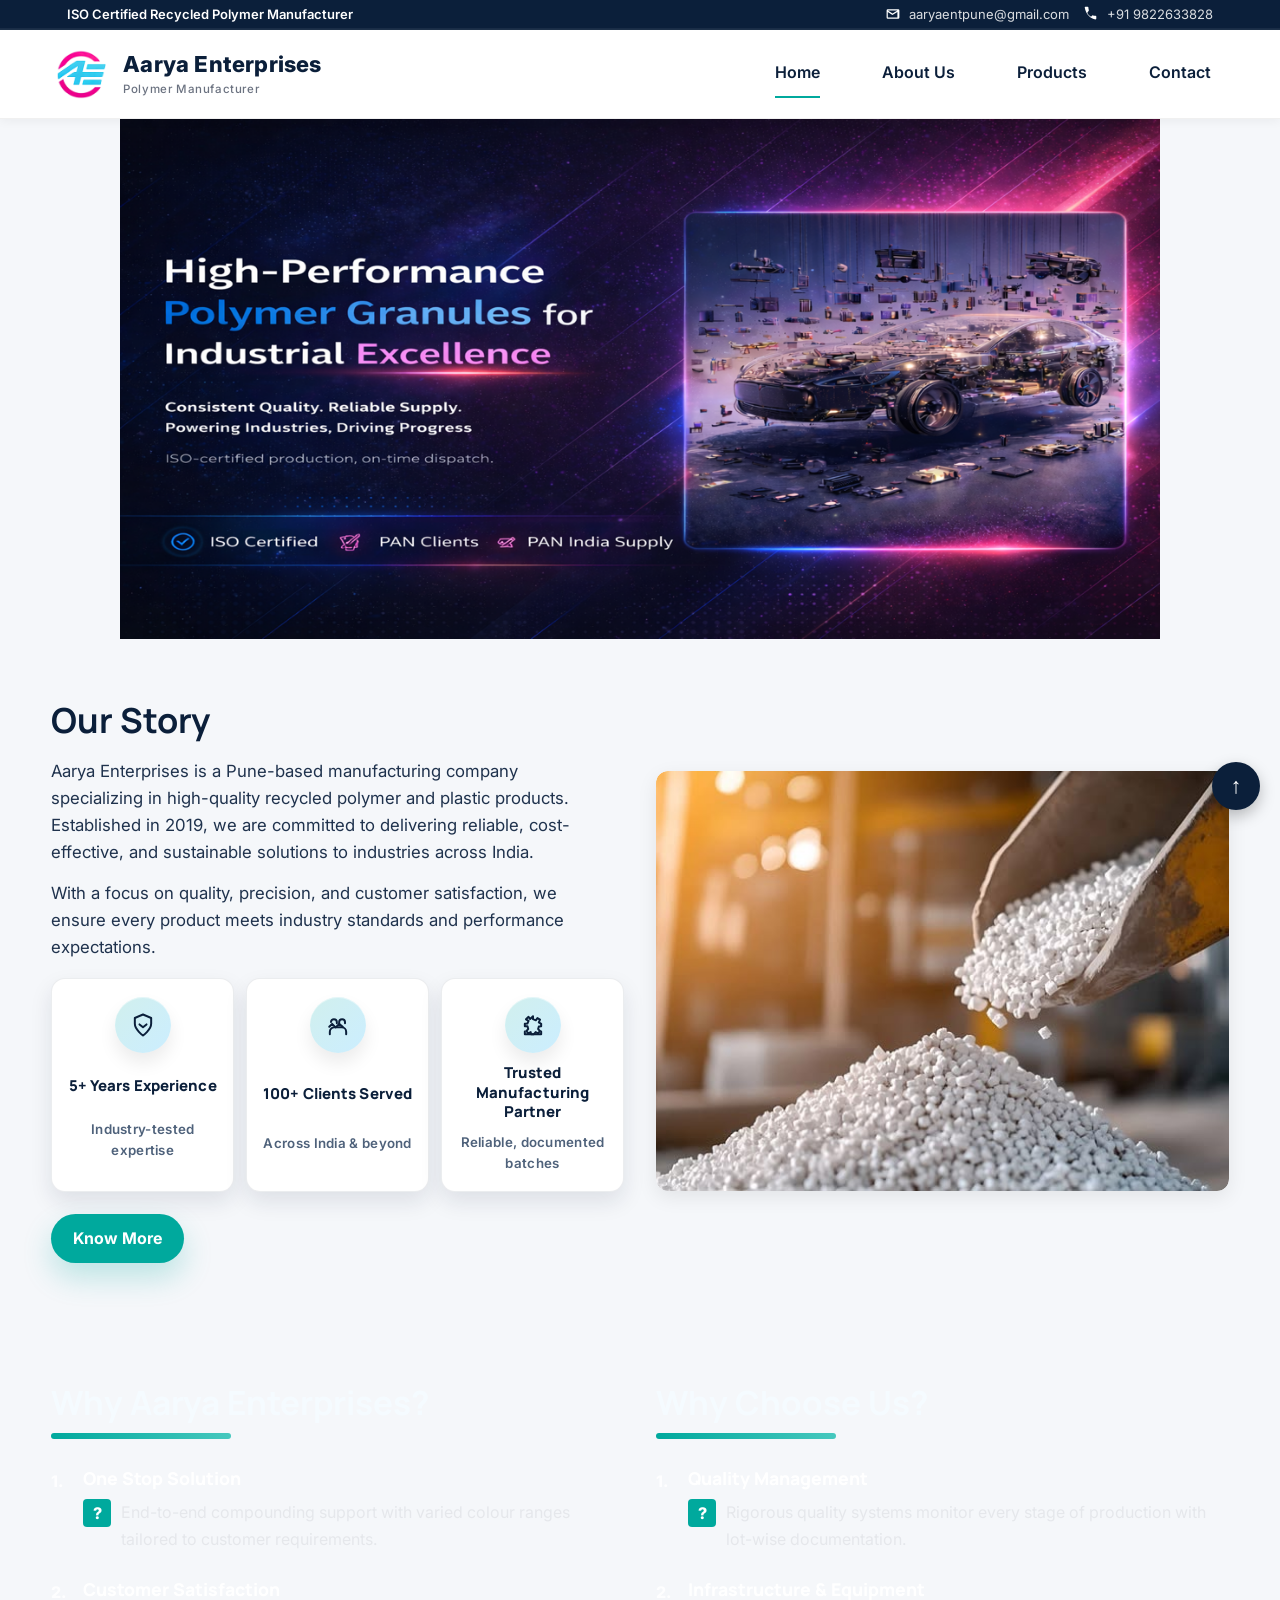
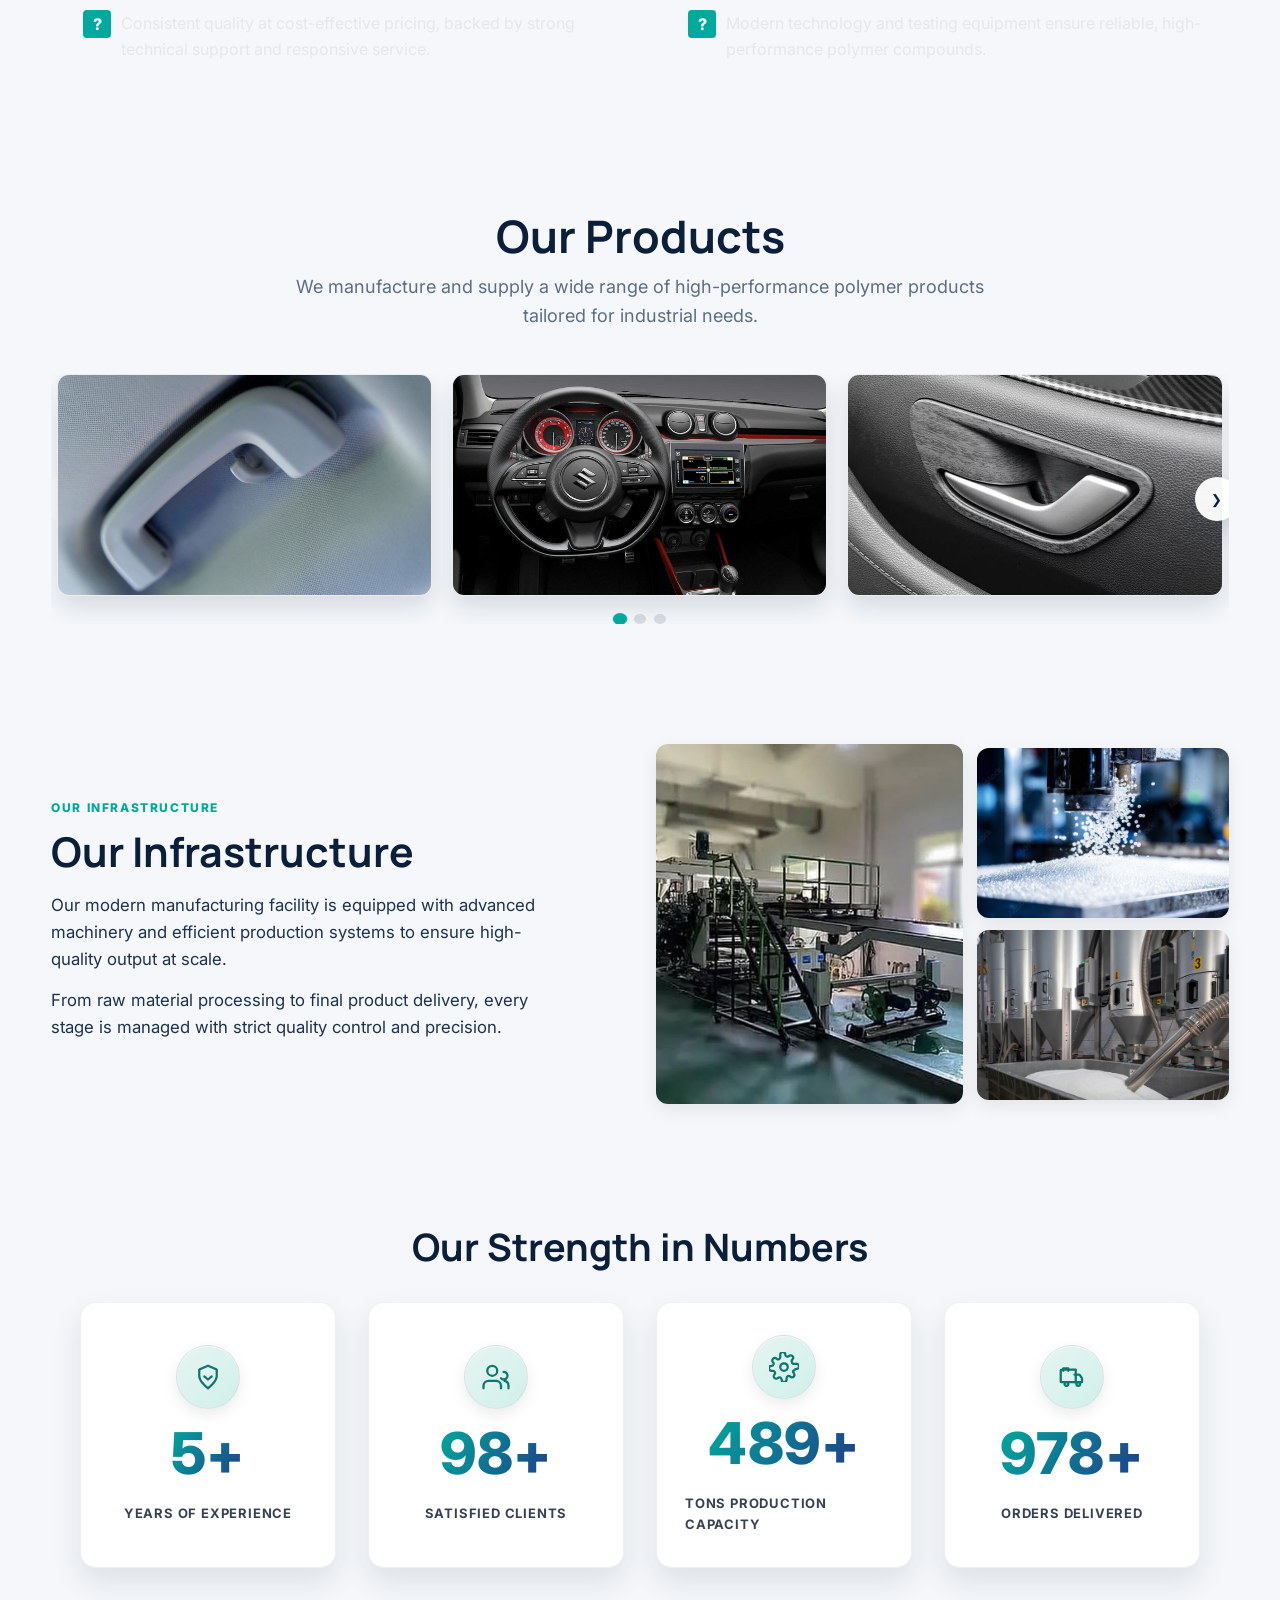
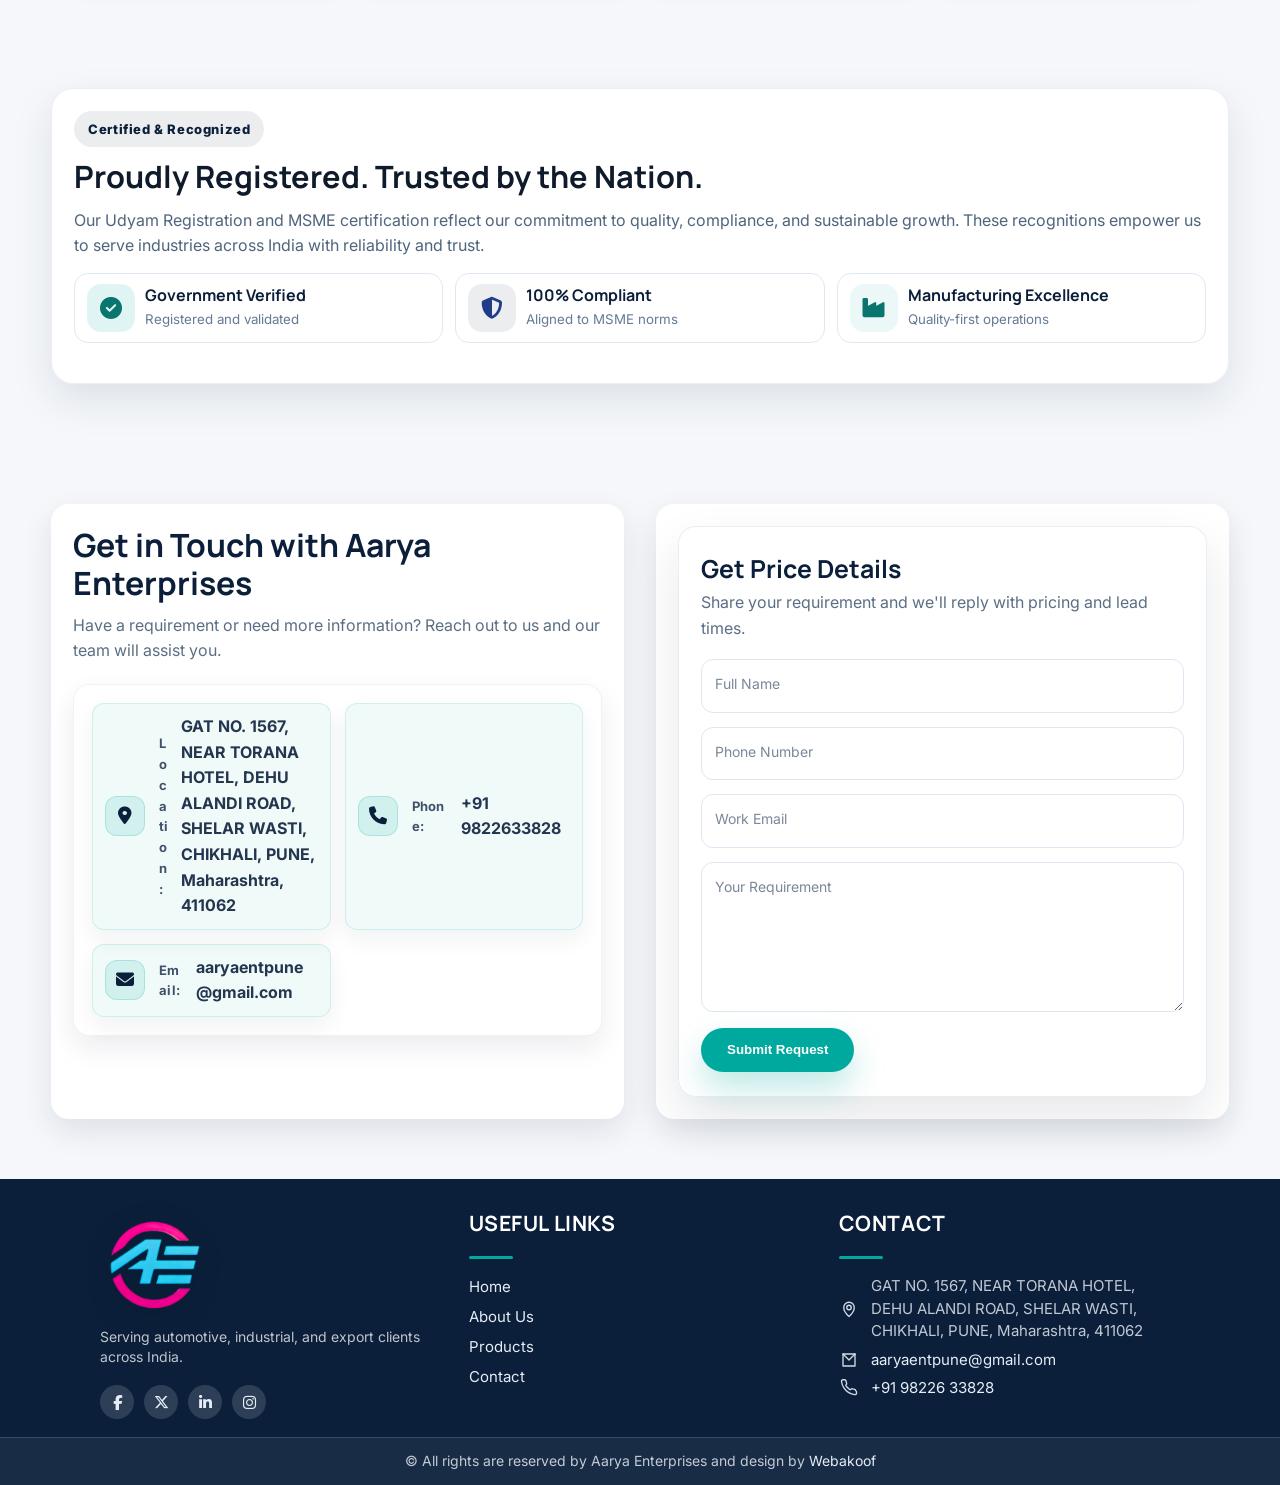
==== index.html @ 27d39162 "Initial commit" ====
<!DOCTYPE html>
<html lang="en">



<head>


  <meta charset="UTF-8">
  <meta name="viewport" content="width=device-width, initial-scale=1.0">
  <meta name="description" content="Aarya Enterprises - Premium recycled polymer granules for global B2B manufacturing.">
  <title>Aarya Enterprises | Industrial Polymers</title>
  <link rel="icon" type="image/png" sizes="32x32" href="assets/logo/favicon.png">
  <link rel="shortcut icon" href="assets/logo/favicon.png">
  <link rel="preconnect" href="https://fonts.googleapis.com">
  <link rel="preconnect" href="https://fonts.gstatic.com" crossorigin>
  <link href="https://fonts.googleapis.com/css2?family=Inter:wght@400;500;600;700;800&family=Manrope:wght@500;600;700&display=swap" rel="stylesheet">
  <link rel="stylesheet" href="https://cdnjs.cloudflare.com/ajax/libs/font-awesome/6.5.1/css/all.min.css" crossorigin="anonymous" referrerpolicy="no-referrer" />
  <link rel="stylesheet" href="css/style.css">
  <link rel="stylesheet" href="css/responsive.css">

  
</head>


<body data-page="home">
  <div id="site-header"></div>

  <main>
    <section class="hero hero-static">
      <picture>
        <img src="assets/herobanners/hero-aarya.png"
             alt="High-Performance Polymer Granules for Industrial Excellence"
             class="hero-full-image">
      </picture>
    </section>

    <section class="section reveal about-section">
      <div class="container">
        <div class="about-section-content">
          <div class="about-left reveal delay-1">
            <h2>Our Story</h2>
            <p>Aarya Enterprises is a Pune-based manufacturing company specializing in high-quality recycled polymer and plastic products. Established in 2019, we are committed to delivering reliable, cost-effective, and sustainable solutions to industries across India.</p>
            <p>With a focus on quality, precision, and customer satisfaction, we ensure every product meets industry standards and performance expectations.</p>
            <div class="about-highlights">
              <div class="about-highlight">
                <div class="highlight-icon-wrap experience" aria-hidden="true">
                  <svg viewBox="0 0 24 24" fill="none" stroke="currentColor" stroke-width="1.7" stroke-linecap="round" stroke-linejoin="round">
                    <path d="M12 3 5 6v5c0 5 7 10 7 10s7-5 7-10V6l-7-3Z" />
                    <path d="M9 11.5 12 14l3-2.5" />
                  </svg>
                </div>
                <h4>5+ Years Experience</h4>
                <small>Industry-tested expertise</small>
              </div>
              <div class="about-highlight">
                <div class="highlight-icon-wrap clients" aria-hidden="true">
                  <svg viewBox="0 0 24 24" fill="none" stroke="currentColor" stroke-width="1.7" stroke-linecap="round" stroke-linejoin="round">
                    <path d="M4.5 13.5 7 11l3 3 3-3 3 2.5" />
                    <path d="M6 9.5a2.5 2.5 0 1 1 5 0v1M13 10.5v-1a2.5 2.5 0 1 1 5 0v1" />
                    <path d="M5 20v-2.2a3.8 3.8 0 0 1 3.8-3.8h6.4A3.8 3.8 0 0 1 19 17.8V20" />
                  </svg>
                </div>
                <h4>100+ Clients Served</h4>
                <small>Across India & beyond</small>
              </div>
              <div class="about-highlight">
                <div class="highlight-icon-wrap manufacturing" aria-hidden="true">
                  <svg viewBox="0 0 24 24" fill="none" stroke="currentColor" stroke-width="1.7" stroke-linecap="round" stroke-linejoin="round">
                    <path d="M12 4.5V7l2.4 1 1.4-1.9 2.2 1.3-1 2.3L19 11v2l-2 .3-.6 2.2 1.6 1.6-1.6 2-2.1-1-1.5 1.8h-2.4L10 18.1l-2.1 1-1.6-2 1.6-1.6L7.3 13 5 13v-2l2.2-.3 1-2.3L6 7.1 8.2 5l1.4 1.9L12 4.5Z" />
                    <path d="M5 17.5V20h14v-2.5" />
                  </svg>
                </div>
                <h4>Trusted Manufacturing Partner</h4>
                <small>Reliable, documented batches</small>
              </div>
            </div>
            <a class="btn btn-primary" href="about.html"> Know More</a>
          </div>
          <div class="about-right reveal delay-2">
            <div class="about-media">
              <img src="assets/home images/intro.jpg" alt="Aarya Enterprises facility">
            </div>
          </div>
        </div>
      </div>
    </section>

    <section class="section reveal reasons-section">
      <div class="container reasons-grid">
        <div class="reason-block">
          <h2>Why Aarya Enterprises?</h2>
          <div class="reason-underline"></div>
          <ol class="reason-list">
            <li>
              <h3>One Stop Solution</h3>
              <p><span class="reason-icon">?</span> End-to-end compounding support with varied colour ranges tailored to customer requirements.</p>
            </li>
            <li>
              <h3>Customer Satisfaction</h3>
              <p><span class="reason-icon">?</span> Consistent quality at cost-effective pricing, backed by strong technical support and responsive service.</p>
            </li>
          </ol>
        </div>
        <div class="reason-block">
          <h2>Why Choose Us?</h2>
          <div class="reason-underline"></div>
          <ol class="reason-list">
            <li>
              <h3>Quality Management</h3>
              <p><span class="reason-icon">?</span> Rigorous quality systems monitor every stage of production with lot-wise documentation.</p>
            </li>
            <li>
              <h3>Infrastructure & Equipment</h3>
              <p><span class="reason-icon">?</span> Modern technology and testing equipment ensure reliable, high-performance polymer compounds.</p>
            </li>
          </ol>
        </div>
      </div>
    </section>

    <!-- PRODUCTS SECTION -->
    <section class="section reveal products-section">
      <div class="container">
        <div class="section-head">
          <h2>Our Products</h2>
          <p class="lead">We manufacture and supply a wide range of high-performance polymer products tailored for industrial needs.</p>
        </div>
        <div class="products-carousel">
          <button class="products-nav products-prev" aria-label="Previous products">&#10094;</button>
          <div class="products-track">
            <article class="product-card">
              <img src="assets/products home/car crab.jpg" alt="Recycled Polymer Granules">
            </article>
            <article class="product-card">
              <img src="assets/products home/dashboard.jpg" alt="Plastic Raw Materials">
            </article>
            <article class="product-card">
              <img src="assets/products home/door.jpg" alt="Industrial Plastic Products">
            </article>
            <article class="product-card">
              <img src="assets/products home/maindoor.jpg" alt="Factory machinery">
            </article>
            <article class="product-card">
              <img src="assets/products home/rooftop.jpg" alt="Production line">
            </article>
            <article class="product-card product-card-contain">
              <img src="assets/products home/seatcover.jpg" alt="Quality control lab">
            </article>
            <article class="product-card product-card-contain">
              <img src="assets/products home/sidemirror.jpg" alt="Polymer granules closeup">
            </article>
          </div>
          <button class="products-nav products-next" aria-label="Next products">&#10095;</button>
          <div class="products-dots"></div>
        </div>
      </div>
    </section>


        <!-- INFRASTRUCTURE SECTION -->
    <section class="section reveal infrastructure-section">
      <div class="container infrastructure-wrapper">
        <div class="infrastructure-left">
          <span class="infra-label">Our Infrastructure</span>
          <h2>Our Infrastructure</h2>
          <p>Our modern manufacturing facility is equipped with advanced machinery and efficient production systems to ensure high-quality output at scale.</p>
          <p>From raw material processing to final product delivery, every stage is managed with strict quality control and precision.</p>
        </div>
        <div class="infrastructure-right">
          <div class="infrastructure-images">
            <div class="infra-large">
              <img src="assets/images/1.jpg" alt="Factory machinery">
            </div>
            <div class="infra-stack">
              <img src="assets/images/2.jpg" alt="Production line">
              <img src="assets/images/3.jpg" alt="Quality control lab">
            </div>
          </div>
        </div>
      </div>
    </section>


  <!-- STATS / ACHIEVEMENTS SECTION -->
    <section class="section reveal stats-section">
      <div class="container">
        <div class="section-head">
          <h2>Our Strength in Numbers</h2>
        </div>
        <div class="stats-grid">
          <div class="stat-item">
            <span class="stat-icon" aria-hidden="true">
              <svg viewBox="0 0 24 24" fill="none" stroke="currentColor" stroke-width="1.8" stroke-linecap="round" stroke-linejoin="round">
                <path d="M12 3 5 6v5c0 5 7 10 7 10s7-5 7-10V6l-7-3Z" />
                <path d="M9 11.5 12 14l3-2.5" />
              </svg>
            </span>
            <div class="stat-number" data-target="5" data-suffix="+">0+</div>
            <div class="stat-label">Years of Experience</div>
          </div>
          <div class="stat-item">
            <span class="stat-icon" aria-hidden="true">
              <svg viewBox="0 0 24 24" fill="none" stroke="currentColor" stroke-width="1.8" stroke-linecap="round" stroke-linejoin="round">
                <path d="M16 21v-2a4 4 0 0 0-4-4H6a4 4 0 0 0-4 4v2" />
                <circle cx="9" cy="7" r="4" />
                <path d="M18 8a3 3 0 1 1-2 5" />
                <path d="M22 21v-2a4 4 0 0 0-3-3.87" />
              </svg>
            </span>
            <div class="stat-number" data-target="100" data-suffix="+">0+</div>
            <div class="stat-label">Satisfied Clients</div>
          </div>
          <div class="stat-item">
            <span class="stat-icon" aria-hidden="true">
              <svg viewBox="0 0 24 24" fill="none" stroke="currentColor" stroke-width="1.8" stroke-linecap="round" stroke-linejoin="round">
                <circle cx="12" cy="12" r="3" />
                <path d="M19.4 15a1.65 1.65 0 0 0 .33 1.82l.06.06a2 2 0 1 1-2.83 2.83l-.06-.06a1.65 1.65 0 0 0-1.82-.33 1.65 1.65 0 0 0-1 1.51V22a2 2 0 0 1-4 0v-.09a1.65 1.65 0 0 0-1-1.51 1.65 1.65 0 0 0-1.82.33l-.06.06a2 2 0 1 1-2.83-2.83l.06-.06a1.65 1.65 0 0 0 .33-1.82 1.65 1.65 0 0 0-1.51-1H2a2 2 0 0 1 0-4h.09a1.65 1.65 0 0 0 1.51-1 1.65 1.65 0 0 0-.33-1.82l-.06-.06a2 2 0 1 1 2.83-2.83l.06.06a1.65 1.65 0 0 0 1.82.33H8a1.65 1.65 0 0 0 1-1.51V2a2 2 0 1 1 4 0v.09a1.65 1.65 0 0 0 1 1.51 1.65 1.65 0 0 0 1.82-.33l.06-.06a2 2 0 1 1 2.83 2.83l-.06.06a1.65 1.65 0 0 0-.33 1.82V8c0 .69.44 1.3 1.09 1.51H22a2 2 0 0 1 0 4h-.09a1.65 1.65 0 0 0-1.51 1Z" />
              </svg>
            </span>
            <div class="stat-number" data-target="500" data-suffix="+">0+</div>
            <div class="stat-label">Tons Production Capacity</div>
          </div>
          <div class="stat-item">
            <span class="stat-icon" aria-hidden="true">
              <svg viewBox="0 0 24 24" fill="none" stroke="currentColor" stroke-width="1.8" stroke-linecap="round" stroke-linejoin="round">
                <path d="M3 16V7a1 1 0 0 1 1-1h11v10H3Z" />
                <path d="M14 10h3.4c.4 0 .7.2.9.5l1.7 2.6V16H14" />
                <circle cx="7.5" cy="17.5" r="1.5" />
                <circle cx="17" cy="17.5" r="1.5" />
                <path d="M5 7V5h4v2" />
              </svg>
            </span>
            <div class="stat-number" data-target="1000" data-suffix="+">0+</div>
            <div class="stat-label">Orders Delivered</div>
          </div>
        </div>
      </div>
    </section>
  


   

    <section class="section reveal certifications-section">
      <div class="container">
        <div class="cert-main cert-single">
          <div class="cert-main-copy">
            <span class="pill-tag info">Certified &amp; Recognized</span>
            <h3>Proudly Registered. Trusted by the Nation.</h3>
            <p>Our Udyam Registration and MSME certification reflect our commitment to quality, compliance, and sustainable growth. These recognitions empower us to serve industries across India with reliability and trust.</p>
            <div class="cert-highlight-grid">
              <div class="cert-highlight">
                <div class="cert-icon-wrap green" aria-hidden="true"><i class="fas fa-check-circle"></i></div>
                <div>
                  <h4>Government Verified</h4>
                  <small>Registered and validated</small>
                </div>
              </div>
              <div class="cert-highlight">
                <div class="cert-icon-wrap blue" aria-hidden="true"><i class="fas fa-shield-halved"></i></div>
                <div>
                  <h4>100% Compliant</h4>
                  <small>Aligned to MSME norms</small>
                </div>
              </div>
              <div class="cert-highlight">
                <div class="cert-icon-wrap amber" aria-hidden="true"><i class="fas fa-industry"></i></div>
                <div>
                  <h4>Manufacturing Excellence</h4>
                  <small>Quality-first operations</small>
                </div>
              </div>
            </div>
          </div>
        </div>
      </div>
    </section>

    
    <section class="section reveal contact-section">
      <div class="container contact-wrapper">
        <div class="contact-left">
          <h2>Get in Touch with Aarya Enterprises</h2>
          <p>Have a requirement or need more information? Reach out to us and our team will assist you.</p>
          <div class="contact-card">
            <div class="contact-item">
              <span class="contact-icon" aria-hidden="true"><i class="fas fa-location-dot"></i></span> <strong>Location:</strong>
              GAT NO. 1567, NEAR TORANA HOTEL, DEHU ALANDI ROAD, SHELAR WASTI, CHIKHALI, PUNE, Maharashtra, 411062
            </div>
            <div class="contact-item"><span class="contact-icon" aria-hidden="true"><i class="fas fa-phone"></i></span> <strong>Phone:</strong> +91 9822633828</div>
            <div class="contact-item"><span class="contact-icon" aria-hidden="true"><i class="fas fa-envelope"></i></span> <strong>Email:</strong> aaryaentpune@gmail.com</div>
          </div>
        </div>
        <div class="contact-right">
          <form class="contact-form contact-form-pro" id="contact-form" action="" method="post" novalidate>
            <div class="form-head">
              <h3>Get Price Details</h3>
              <p class="form-subtext">Share your requirement and we'll reply with pricing and lead times.</p>
            </div>
            <div class="form-grid form-grid-compact">
              <div class="form-field floating">
                <input type="text" id="name" name="name" placeholder=" " required>
                <label for="name">Full Name</label>
              </div>
              <div class="form-field floating">
                <input type="tel" id="phone" name="phone" placeholder=" " required>
                <label for="phone">Phone Number</label>
              </div>
              <div class="form-field floating">
                <input type="email" id="email" name="email" placeholder=" ">
                <label for="email">Work Email</label>
              </div>
              <div class="form-field floating textarea-field">
                <textarea id="message" name="message" rows="4" placeholder=" " required></textarea>
                <label for="message">Your Requirement</label>
              </div>
            </div>
            <div class="form-actions">
              <button type="submit" class="btn btn-primary">Submit Request</button>
              <span class="form-status"></span>
            </div>
          </form>
        </div>
      </div>
    </section>

    
  </main>

  <div class="fab-stack" aria-label="Quick actions">
    <button class="fab-btn back-to-top" aria-label="Back to top">
      <span aria-hidden="true">&#8593;</span>
    </button>
  </div>

  <!-- WhatsApp chat button -->
  <a class="wa-fab"
     href="https://wa.me/919822633828?text=Hello%2C%20I%20am%20interested%20in%20your%20services"
     target="_blank"
     rel="noopener"
     aria-label="Chat with us on WhatsApp"
     data-tooltip="Chat with us">
    <i class="fa-brands fa-whatsapp" aria-hidden="true"></i>
  </a>

  <div id="site-footer"></div>
  <script src="js/script.js"></script>
</body>
</html>
---- css/style.css ----
:root {
  --primary: #0B1F3A;
  --accent: #00A99D;
  --cta: #00A99D;
  --bg: #F5F7FA;
  --surface: #FFFFFF;
  --surface-alt: #F5F7FA;
  --text: #1F324D;
  --muted: #5C6E84;
  --white: #FFFFFF;
  --border: #D9E1E8;
  --shadow: 0 14px 36px rgba(11, 31, 58, 0.14);
  --section-pad: clamp(30px, 5vw, 60px);
  --section-gap: clamp(16px, 3vw, 32px);
}

* { box-sizing: border-box; }
body { margin: 0; overflow-x: hidden; }
html { scroll-behavior: smooth; height: 100%; }
body {
  font-family: "Inter", sans-serif;
  color: var(--text);
  background: var(--bg);
  line-height: 1.6;
  min-height: 100vh;
  display: flex;
  flex-direction: column;
}
main { flex: 1 0 auto; }
#site-footer { flex-shrink: 0; }
#site-header { position: relative; z-index: 1100; }

section { padding: var(--section-pad) 20px; box-sizing: border-box; }

.section { background: var(--surface); }
.section:nth-of-type(even) { background: var(--surface-alt); }

.section.pt-0, .hero, .page-banner, .stats-section, .products-section, .cta-strip, .contact-section, .map-section, .vision-mission-section, .journey-section, .industries-serve-section, .certifications-section { background: none; }


h1,h2,h3,h4,h5 { font-family: "Manrope", sans-serif; margin: 0; color: var(--primary); }
h1 { font-size: clamp(2.2rem, 1.8rem + 1.6vw, 3.1rem); line-height: 1.15; }
h2 { font-size: clamp(1.8rem, 1.4rem + 1.2vw, 2.4rem); line-height: 1.2; }
h3 { font-size: clamp(1.4rem, 1.1rem + 0.9vw, 1.9rem); line-height: 1.25; }
h4 { font-size: clamp(1.15rem, 1rem + 0.4vw, 1.35rem); line-height: 1.3; }
h1 + p, h2 + p, h3 + p { margin-top: 10px; }
p { margin: 0; }
a { color: inherit; text-decoration: none; }
a { color: inherit; text-decoration: none; }
img, picture, video, canvas { max-width: 100%; height: auto; display: block; }

.container { width: min(1200px, 92vw); margin: 0 auto; }
.section { padding: var(--section-pad) 20px; }
.section-head { text-align: center; margin-bottom: 32px; }
.lead { color: var(--muted); }

.btn {
  display: inline-flex; align-items: center; justify-content: center;
  min-height: 44px;
  padding: 12px 22px; border-radius: 999px; border: none;
  font-weight: 700; cursor: pointer; transition: transform .25s, box-shadow .25s, background .25s;
}
.btn-sm { padding: 10px 16px; font-size: 14px; }
.btn:hover { transform: translateY(-2px); }
.btn-primary { background: var(--accent); color: var(--white); box-shadow: 0 14px 30px rgba(0,169,157,.24); }
.btn-primary:hover { box-shadow: 0 18px 36px rgba(0,169,157,.32); }
.btn-ghost { background: transparent; border: 1px solid var(--accent); color: var(--accent); }
.btn-ghost:hover { background: rgba(0,169,157,.12); color: var(--primary); box-shadow: 0 10px 22px rgba(11,31,58,.18); }
.btn-secondary { background: transparent; border: 1px solid var(--white); color: var(--white); }
.btn-secondary:hover { background: rgba(255,255,255,.1); }

.text-link { color: var(--accent); font-weight: 700; }
.text-link:hover { color: #0A746E; }

.eyebrow { text-transform: uppercase; letter-spacing: 1.3px; font-size: 12px; color: var(--accent); font-weight: 800; }


/* Header */
.top-strip { display: block; width: 100%; position: relative; z-index: 1000; }
.top-strip.modern-top-strip {
  position: relative;
  z-index: 1101;
  background: var(--primary);
  color: var(--white);
  border-bottom: 1px solid rgba(255,255,255,0.08);
  box-shadow: inset 0px -1px 0 rgba(255,255,255,0.06);
  font-family: "Inter", "Arial", sans-serif;
  line-height: 1.3;
}
.top-strip.modern-top-strip .top-strip-wrap {
  min-height: 0;
  display: flex;
  align-items: center;
  justify-content: space-between;
  gap: 10px;
  padding: 6px 16px;
}
.top-strip-left {
  font-size: 13px;
  font-weight: 600;
  white-space: nowrap;
  overflow: hidden;
  text-overflow: ellipsis;
  min-width: 0;
}
.top-strip-right {
  display: flex;
  align-items: center;
  gap: 14px;
  flex-wrap: nowrap;
  min-width: 0;
  font-size: 14px;
}
.top-strip-right > * + * { margin-left: 0; }
.top-strip-link {
  display: inline-flex;
  align-items: center;
  gap: 8px;
  color: rgba(255,255,255,.85);
  font-size: 13px;
  white-space: nowrap;
  text-decoration: none;
  transition: color 0.2s ease;
  line-height: 1.3;
  padding: 0;
}
.top-strip-link:hover {
  color: #ffffff;
}
.top-strip-link img {
  width: 16px;
  height: 16px;
  filter: none;
}
.top-strip-right i,
.top-strip-right svg {
  width: 14px;
  height: 14px;
}
@media (max-width: 768px) {
  .top-strip.modern-top-strip .top-strip-wrap {
    flex-direction: column;
    align-items: stretch;
    padding: 8px 20px;
    gap: 8px;
  }
  .top-strip-right {
    justify-content: space-between;
    width: 100%;
  }
  .top-strip-left {
    font-size: 13px;
  }
}

.site-header { position: sticky; top: 0; z-index: 999; background: #ffffff; border-bottom: 1px solid rgba(0,0,0,0.06); box-shadow: 0 2px 10px rgba(0,0,0,0.05); }
.header { padding: 8px clamp(16px, 3vw, 28px); background: #FFFFFF; }
.nav-wrap { min-height: 72px; display: flex; align-items: center; justify-content: space-between; gap: 24px; position: relative; flex-wrap: wrap; }
.site-nav { display: flex; align-items: center; gap: 22px; }
.nav-list { display: flex; align-items: center; gap: 26px; }
.nav-list a {
  padding: 10px 0;
  margin: 0 18px;
  font-weight: 600;
  border-bottom: 2px solid transparent;
  color: #0B1F3A;
  transition: all 0.3s ease;
}
.nav-list a.active { border-color: var(--accent); color: #0B1F3A; }
.nav-list a:hover { color: var(--accent); }
.brand, .logo { display: flex; align-items: center; gap: 12px; font-weight: 800; font-size: 20px; color: #0B1F3A; letter-spacing: 0.5px; }
.brand-mark, .logo img { width: 60px; height: auto; max-width: 100%; display: block; border-radius: 10px; object-fit: contain; }
.brand-text {
  display: flex;
  flex-direction: column;
  align-items: flex-start;
  line-height: 1.2;
  gap: 6px;
}
.brand-title {
  font-size: clamp(20px, 2vw, 22px);
  font-weight: 800;
  color: #0B1F3A;
  letter-spacing: 0.2px;
}
.brand-tagline {
  font-size: clamp(10px, 1.1vw, 11.5px);
  font-weight: 500;
  color: #6b7280;
  letter-spacing: 0.6px;
}
@media (max-width: 768px) {
  .header { padding: 10px 16px; }
  .brand-mark, .logo img { width: 54px; }
}

.dropdown { position: relative; }
.dropdown-menu {
  position: absolute; top: 100%; left: 0; background: var(--surface); box-shadow: var(--shadow);
  padding: 12px 10px; border-radius: 12px; display: none; min-width: 180px;
}
.dropdown:hover .dropdown-menu { display: block; }
.dropdown-menu a { display: block; padding: 8px 12px; border-radius: 8px; color: var(--text); }
.dropdown-menu a:hover { background: rgba(0,169,157,.08); }

.nav-cta { display: flex; align-items: center; gap: 10px; }

.nav-toggle {
  display: none;
  border: 1px solid rgba(0,0,0,0.08);
  background: var(--primary);
  color: #fff;
  width: 40px;
  height: 40px;
  padding: 8px;
  border-radius: 9px;
  box-shadow: 0 6px 14px rgba(0,0,0,0.14);
  transition: background 0.25s ease, transform 0.25s ease, box-shadow 0.25s ease;
}
.nav-toggle:active { transform: scale(0.97); }

.nav-toggle .icon-burger,
.nav-toggle .icon-close {
  position: relative;
  width: 20px;
  height: 16px;
  display: grid;
  place-items: center;
}
.nav-toggle .icon-burger span {
  display: block;
  width: 100%;
  height: 2px;
  background: #fff;
  border-radius: 999px;
  transition: transform 0.25s ease, opacity 0.2s ease;
}
.nav-toggle .icon-burger span:nth-child(1) { transform: translateY(-4px); }
.nav-toggle .icon-burger span:nth-child(3) { transform: translateY(4px); }

.nav-toggle .icon-close {
  display: none;
}
.nav-toggle .icon-close span {
  position: absolute;
  width: 100%;
  height: 2px;
  background: #fff;
  border-radius: 999px;
}
.nav-toggle .icon-close span:first-child { transform: rotate(45deg); }
.nav-toggle .icon-close span:last-child { transform: rotate(-45deg); }

.nav-toggle.is-open .icon-burger { display: none; }
.nav-toggle.is-open .icon-close { display: block; }


/* Hero slider */
.hero {
  position: relative;
  min-height: clamp(320px, 70vh, 640px);
  color: var(--white);
  overflow: hidden;
  display: flex;
  align-items: center;
  padding: 0;
}
.slider-track { display: flex; transition: transform .6s ease; }
.slide {
  position: relative; min-width: 100%; padding: 120px 0;
  background-size: cover; background-position: center;
}
.slide .overlay { position: absolute; inset: 0; background: linear-gradient(120deg, rgba(8,25,43,.9), rgba(10,179,163,.45)); }
.slide-content { position: relative; z-index: 2; max-width: 640px; }
.slide h1 { color: var(--white); font-size: clamp(2.4rem, 4vw, 3.4rem); }
.slide p { color: rgba(255,255,255,.9); }

.slider-nav { position: absolute; inset: auto 0 30px 0; width: min(1160px,92%); margin: 0 auto; display: flex; align-items: center; justify-content: space-between; z-index: 3; }
.slider-prev, .slider-next {
  width: 44px; height: 44px; border-radius: 50%; border: 1px solid rgba(255,255,255,0.5); background: rgba(255,255,255,0.1); color: #fff; cursor: pointer;
}
.slider-dots { display: flex; gap: 8px; }
.slider-dots button { width: 10px; height: 10px; border-radius: 50%; border: none; background: rgba(255,255,255,.4); cursor: pointer; transition: transform .2s, background .2s; }
.slider-dots button.active { background: var(--cta); transform: scale(1.15); }

/* Static hero image */
.hero-static {
  padding: 0;
  min-height: unset;
  background: transparent;
  display: flex;
  align-items: center;
  justify-content: center;
}
.hero-static picture { display: block; }
.hero-full-image {
  display: block;
  width: 100%;
  height: clamp(260px, 46vw, 520px);
  object-fit: cover;
  object-position: center;
}

/* Reduce gap after hero on home */
body[data-page="home"] .hero-static + .section {
  padding-top: var(--section-pad);
}
body[data-page="about"] .page-hero-section + .section {
  padding-top: 48px;
}

/* Intro hero (below breadcrumb) */
.intro-hero {
  padding: 36px 0 22px;
  background: #fff;
}
.intro-hero-grid {
  display: grid;
  grid-template-columns: 1fr 1.05fr;
  gap: 18px;
  align-items: center;
}
.intro-slider {
  position: relative;
  border-radius: 12px;
  overflow: hidden;
  box-shadow: 0 16px 36px rgba(0, 0, 0, 0.16);
  background: #f5f7fa;
  height: clamp(220px, 32vw, 340px);
  max-height: 360px;
}
.intro-slider .slider-track {
  display: flex;
  height: 100%;
  transition: transform 0.55s ease;
}
.intro-slider .slide {
  min-width: 100%;
  height: 100%;
  display: flex;
  align-items: center;
  justify-content: center;
  background: #f5f7fa;
  padding: 0; /* reset hero slider padding */
}
.intro-slider .slide img {
  width: 100%;
  height: 100%;
  object-fit: contain;
  border-radius: 12px;
  box-shadow: none;
}
.intro-slider .slider-prev,
.intro-slider .slider-next {
  position: absolute;
  top: 50%;
  transform: translateY(-50%);
  width: 34px;
  height: 34px;
  border-radius: 50%;
  border: none;
  background: rgba(13, 27, 45, 0.85);
  color: #fff;
  cursor: pointer;
  display: flex;
  align-items: center;
  justify-content: center;
  box-shadow: 0 6px 16px rgba(0, 0, 0, 0.2);
}
.intro-slider .slider-prev { left: 10px; }
.intro-slider .slider-next { right: 10px; }
.intro-slider .slider-dots {
  position: absolute;
  left: 50%;
  bottom: 10px;
  transform: translateX(-50%);
  display: flex;
  gap: 8px;
}
.intro-slider .slider-dots button {
  width: 9px;
  height: 9px;
  border-radius: 50%;
  border: none;
  background: rgba(13, 27, 45, 0.25);
  cursor: pointer;
  transition: transform 0.2s, background 0.2s;
}
.intro-slider .slider-dots button.active {
  background: #0d1b2d;
  transform: scale(1.05);
}
.intro-hero-media img {
  width: 100%;
  border-radius: 12px;
  box-shadow: 0 16px 36px rgba(0, 0, 0, 0.16);
  object-fit: contain;
  background: #f5f7fa;
  aspect-ratio: 4 / 3;
  height: 230px;
  max-height: 240px;
}
.intro-hero-copy {
  align-self: center;
  max-width: 640px;
}
.intro-hero-copy h2 {
  font-size: clamp(1.9rem, 2.8vw, 2.5rem);
  margin-bottom: 16px;
  color: #0d1b2d;
  font-weight: 800;
  line-height: 1.25;
}
.intro-hero-copy p {
  color: #1f2a38;
  font-size: 1.08rem;
  line-height: 1.75;
  margin-bottom: 14px;
}
@media (max-width: 960px) {
  .intro-hero-grid { grid-template-columns: 1fr; }
  .intro-hero-media img { max-height: 170px; height: 170px; }
  .intro-slider { height: clamp(180px, 48vw, 240px); max-height: 240px; }
  .intro-slider .slider-prev, .intro-slider .slider-next { width: 30px; height: 30px; }
  .intro-hero-copy { max-width: 100%; }
}
}

/* Tighten spacing after intro section on About page */
body[data-page="about"] .vision-mission-section {
  padding-top: 40px;
}

/* Reasons section */
.reasons-section {
  position: relative;
  color: #eef5ff;
  background:
    linear-gradient(120deg, rgba(11, 31, 58, 0.85), rgba(11, 31, 58, 0.85)),
    url('../assets/herobanners/background.jpg') center/cover no-repeat;
  background-attachment: fixed;
  padding: var(--section-pad) 0;
  overflow: hidden;
}
.reasons-grid {
  display: grid;
  grid-template-columns: repeat(auto-fit, minmax(280px, 1fr));
  gap: var(--section-gap);
}
.reason-block h2 {
  color: #f5fbff;
  font-size: clamp(1.8rem, 2.6vw, 2.3rem);
  margin-bottom: 10px;
}
.reason-underline {
  width: 180px;
  height: 6px;
  background: linear-gradient(90deg, #00A99D, #46C8BE);
  margin: 0 0 28px;
  border-radius: 999px;
}
.reason-list { list-style: none; padding: 0; margin: 0; counter-reset: reasons; }
.reason-list li {
  margin-bottom: 26px;
  counter-increment: reasons;
  position: relative;
  padding-left: 32px;
}
.reason-list li::before {
  content: counter(reasons) ".";
  position: absolute;
  left: 0;
  top: 2px;
  font-weight: 800;
  color: rgba(255,255,255,0.85);
}
.reason-list h3 {
  color: #ffffff;
  font-size: 1.1rem;
  margin: 0 0 10px;
  font-weight: 800;
}
.reason-list p {
  color: #E5E7EB;
  margin: 0;
  display: flex;
  align-items: flex-start;
  gap: 10px;
  line-height: 1.65;
}
.reason-icon {
  display: inline-grid;
  place-items: center;
  width: 28px;
  height: 28px;
  background: var(--accent);
  border-radius: 4px;
  color: #fff;
  font-weight: 800;
  flex-shrink: 0;
}

@media (max-width: 768px) {
  .reasons-section { padding: 70px 0; }
  .reason-underline { width: 140px; }
}

@media (max-width: 900px) {
  .reasons-section { background-attachment: scroll; }
}

/* Cards & grids */
.grid { display: grid; gap: 20px; }
.grid-2 { grid-template-columns: repeat(2, minmax(0,1fr)); }
.grid-3 { grid-template-columns: repeat(3, minmax(0,1fr)); }
.grid-4 { grid-template-columns: repeat(4, minmax(0,1fr)); }
.product-grid .product-card img {
  width: 100%;
  aspect-ratio: 4 / 3;
  object-fit: cover;
  border-radius: 14px;
  display: block;
}
.card {
  background: var(--white); border-radius: 16px; padding: 18px; box-shadow: 0 10px 24px rgba(15,31,58,.10);
  transition: transform .28s, box-shadow .28s;
}
.card:hover { transform: translateY(-6px); box-shadow: 0 16px 32px rgba(15,31,58,.16); }

.feature-band { background: var(--white); }
.feature-head { text-align: center; margin-bottom: 28px; }
.feature-grid .feature-card { text-align: left; }
.icon-dot {
  width: 42px; height: 42px; border-radius: 50%;
  background: rgba(31,111,91,.12); color: var(--accent);
  display: grid; place-items: center; font-weight: 800; margin-bottom: 10px;
}

..category-grid .category-card { text-align: left; }
.icon-ring {
  width: 52px; height: 52px; border-radius: 50%;
  border: 2px solid rgba(245,134,52,.4);
  display: grid; place-items: center;
  color: var(--cta); font-weight: 800; margin-bottom: 12px;
}

.products-section { background: var(--surface-alt); padding: var(--section-pad) 0; }
.products-section .section-head { text-align: center; max-width: 720px; margin: 0 auto 44px; }
.products-section .section-head h2 { font-size: clamp(2rem, 3.5vw, 2.8rem); }
.products-section .section-head .lead { font-size: 1.13rem; color: var(--muted); }
.products-carousel {
  position: relative;
  overflow: hidden;
  --per-view: 3;
  --gap: 20px;
  padding-inline: 6px;
}
.products-track {
  display: flex;
  gap: var(--gap);
  transition: transform .45s ease;
  will-change: transform;
}
.product-card {
  position: relative;
  background: #ffffff;
  border-radius: 12px;
  flex: 0 0 calc((100% - (var(--per-view) - 1) * var(--gap)) / var(--per-view));
  border: 1px solid rgba(11,31,58,.08);
  box-shadow: 0 12px 24px rgba(11,31,58,.12);
  transition: transform .25s ease, box-shadow .25s ease;
  overflow: hidden;
}
.product-card:hover {
  transform: translateY(-8px);
  box-shadow: 0 18px 36px rgba(11,31,58,.18);
}
.product-card img {
  width: 100%;
  height: 220px;
  object-fit: cover;
  display: block;
  transition: transform .35s ease;
}
.product-card-contain img {
  object-fit: contain;
  background: #ffffff;
  padding: 10px;
}
.product-card::before {
  content: "";
  position: absolute;
  inset: 0;
  background: rgba(11, 31, 58, 0.6);
  opacity: 0;
  transition: opacity .3s ease;
}
.product-card:hover img { transform: scale(1.05); }
.product-card:hover::before { opacity: 1; }
.products-nav {
  position: absolute;
  top: 50%;
  transform: translateY(-50%);
  width: 44px;
  height: 44px;
  border-radius: 50%;
  border: 1px solid rgba(255,255,255,.18);
  background: rgba(255,255,255,.95);
  color: var(--primary);
  box-shadow: 0 10px 26px rgba(11,31,58,.18);
  cursor: pointer;
  display: grid;
  place-items: center;
  transition: transform .2s ease, box-shadow .2s ease, opacity .2s ease;
}
.products-nav:hover { transform: translateY(-50%) translateY(-2px); box-shadow: 0 16px 30px rgba(11,31,58,.22); }
.products-prev { left: -10px; }
.products-next { right: -10px; }
.products-nav:disabled { opacity: 0.45; cursor: not-allowed; box-shadow: none; }
.products-dots {
  display: flex;
  gap: 8px;
  justify-content: center;
  margin-top: 18px;
}
.products-dots button {
  width: 10px;
  height: 10px;
  border-radius: 50%;
  border: none;
  background: rgba(11,31,58,.12);
  cursor: pointer;
  transition: transform .2s ease, background .2s ease;
}
.products-dots button.active {
  background: var(--accent);
  transform: scale(1.2);
}
@media (max-width: 960px) {
  .products-carousel { --per-view: 2; }
  .products-prev { left: -6px; }
  .products-next { right: -6px; }
}
@media (max-width: 640px) {
  .products-carousel { --per-view: 1; }
  .products-prev, .products-next { display: none; }
}

.infrastructure-section { background: #F5F7FA; padding: var(--section-pad) 0; }
.infrastructure-wrapper {
  display: grid;
  grid-template-columns: repeat(2, minmax(0, 1fr));
  gap: var(--section-gap);
  align-items: center;
}
.infra-label { display: inline-block; text-transform: uppercase; letter-spacing: 1.6px; font-size: 12px; font-weight: 800; color: var(--accent); margin-bottom: 10px; }
.infrastructure-left h2 { font-size: clamp(2.2rem, 3.2vw, 3rem); margin-bottom: 16px; }
.infrastructure-left p { color: var(--text); font-size: 1.05rem; line-height: 1.6; margin-bottom: 14px; max-width: 500px; }
.infrastructure-images { display: grid; grid-template-columns: 1.1fr 0.9fr; gap: 14px; align-items: center; }
.infra-large img { width: 100%; height: 360px; object-fit: cover; }
.infra-stack { display: grid; gap: 12px; }
.infra-stack img { width: 100%; height: 170px; object-fit: cover; }
.infrastructure-images img { border-radius: 12px; box-shadow: 0 6px 18px rgba(0,0,0,0.08); transition: transform 0.4s ease; display: block; }
.infrastructure-images img:hover { transform: scale(1.05); }

@media (max-width: 980px) {
  .infrastructure-wrapper { grid-template-columns: 1fr; }
  .infrastructure-images { grid-template-columns: 1fr; }
  .infra-large img { height: 260px; }
  .infra-stack img { height: 180px; }
}

.stats-section {
  position: relative;
  color: #0b1f3a;
  padding: var(--section-pad) 0;
  background: #f6f8fb;
  overflow: hidden;
}
.stats-grid {
  display: grid;
  grid-template-columns: repeat(4, minmax(0, 1fr));
  gap: var(--section-gap);
  justify-items: stretch;
  align-items: stretch;
  max-width: 1120px;
  margin: 0 auto;
  position: relative;
  z-index: 1;
}
@media (max-width: 1024px) {
  .stats-grid {
    grid-template-columns: repeat(2, minmax(0, 1fr));
  }
}
@media (max-width: 640px) {
  .stats-grid {
    grid-template-columns: 1fr;
  }
}
.stat-item {
  position: relative;
  padding: 32px 28px;
  min-height: 240px;
  height: 100%;
  display: flex;
  flex-direction: column;
  align-items: center;
  justify-content: center;
  gap: 14px;
  background: #ffffff;
  border: 1px solid rgba(11,31,58,0.06);
  border-radius: 16px;
  box-shadow: 0 14px 30px rgba(15,31,58,0.10);
  transition: transform .22s ease, box-shadow .22s ease, filter .22s ease;
}
.stat-item:hover {
  transform: translateY(-8px);
  box-shadow: 0 20px 46px rgba(15,31,58,0.16);
  filter: brightness(1.02);
}
.stat-icon {
  width: 64px;
  height: 64px;
  border-radius: 50%;
  display: grid;
  place-items: center;
  background: linear-gradient(135deg, #e6f4f1, #d1f0ea);
  color: #0f766e;
  border: 1px solid rgba(0,0,0,0.05);
  box-shadow: 0 6px 15px rgba(0,0,0,0.08), inset 0 1px 0 rgba(255,255,255,0.55);
  transition: background .3s ease, color .3s ease, transform .3s ease, box-shadow .3s ease;
}
.stat-item:hover .stat-icon {
  background: linear-gradient(135deg, #0a8f85, #0b6ba8);
  color: #ffffff;
  box-shadow: 0 10px 24px rgba(0,0,0,0.14);
  transform: translateY(-1px) scale(1.1);
}
.stat-icon svg {
  width: 30px;
  height: 30px;
  stroke-width: 1.8;
}
.stat-number {
  font-size: clamp(2.4rem, 4.6vw, 3.6rem);
  font-weight: 800;
  background: linear-gradient(120deg, var(--accent), #1F3C88);
  -webkit-background-clip: text;
  color: transparent;
  letter-spacing: 0.8px;
  line-height: 1.05;
  margin-bottom: 6px;
  transition: filter 0.25s ease;
}
.stat-label {
  color: #374151;
  font-weight: 700;
  letter-spacing: 0.8px;
  text-transform: uppercase;
  font-size: 13px;
}
.stat-card { background: var(--white); border-radius: 14px; padding: 18px; text-align: center; box-shadow: 0 10px 20px rgba(15,31,58,.08); }

.split { background: var(--white); }
.split-grid { display: grid; grid-template-columns: repeat(2, minmax(0,1fr)); gap: 26px; align-items: center; }
.media-card img { width: 100%; border-radius: 16px; height: 100%; object-fit: cover; }

.about-section { background: #F5F7FA; padding: var(--section-pad) 0; }
.about-section-content {
  display: grid;
  grid-template-columns: 1fr 1fr;
  gap: var(--section-gap);
  align-items: center;
}
.about-left, .about-right { width: 100%; }
.about-highlights {
  display: grid;
  grid-template-columns: repeat(auto-fit, minmax(150px, 1fr));
  gap: 12px;
  margin: 18px 0 6px;
  max-width: 640px;
  width: 100%;
}
.about-left, .about-right { width: 100%; }
.about-left .eyebrow { color: var(--accent); letter-spacing: 1.4px; font-size: 13px; font-weight: 700; margin-bottom: 12px; }
.about-left h2 { font-size: clamp(2rem, 2.7vw, 2.8rem); margin-bottom: 18px; line-height: 1.2; }
.about-left p { color: var(--text); font-size: 1.05rem; max-width: 550px; margin-bottom: 14px; line-height: 1.6; }
.about-left .btn-primary { margin-top: 16px; }
.about-right .about-media { position: relative; overflow: hidden; border-radius: 12px; box-shadow: 0 6px 20px rgba(0,0,0,0.08); transition: transform .28s ease, box-shadow .28s ease; }
.about-right img {
  width: 100%;
  display: block;
  border-radius: 12px;
  object-fit: cover;
  height: clamp(220px, 54vw, 420px);
  transition: transform .3s ease;
}
.about-right .about-media:hover { transform: translateY(-4px) scale(1.02); box-shadow: 0 12px 28px rgba(0,0,0,0.12); }
.about-right .about-media:hover img { transform: scale(1.03); }
.about-highlights { display: grid; grid-template-columns: repeat(auto-fit, minmax(180px, 1fr)); gap: 12px; margin: 18px 0 6px; max-width: 620px; }
.about-highlight {
  background: #ffffff;
  border: 1px solid rgba(11,31,58,0.08);
  border-radius: 14px;
  padding: 18px 16px 16px;
  display: grid;
  justify-items: center;
  gap: 10px;
  text-align: center;
  box-shadow: 0 10px 22px rgba(15,31,58,0.10);
  transition: transform .24s ease, box-shadow .24s ease, background .24s ease;
}
.highlight-icon-wrap {
  width: 56px;
  height: 56px;
  border-radius: 50%;
  display: grid;
  place-items: center;
  background: linear-gradient(135deg, rgba(0,169,157,0.18), rgba(40,183,255,0.24));
  color: #0b1f3a;
  box-shadow: inset 0 1px 0 rgba(255,255,255,0.42), 0 10px 18px rgba(0,0,0,0.08);
  transition: transform .24s ease, background .24s ease, color .24s ease;
}
.highlight-icon-wrap svg { width: 28px; height: 28px; }
.about-highlight h4 { margin: 0; color: #0B1F3A; font-size: 15px; font-weight: 800; letter-spacing: 0.1px; }
.about-highlight small { color: #4f627b; font-weight: 600; letter-spacing: 0.3px; }
.about-highlight:hover {
  transform: translateY(-6px) scale(1.01);
  box-shadow: 0 14px 30px rgba(15,31,58,0.16);
  background: linear-gradient(135deg, #ffffff, #f2f7fb);
}
.about-highlight:hover .highlight-icon-wrap {
  transform: scale(1.05);
  background: linear-gradient(135deg, #0fcda2, #28b7ff);
  color: #ffffff;
}

@media (max-width: 960px) {
  .about-section-content { grid-template-columns: 1fr; }
  .about-right img { height: auto; }
}

.check-list { padding-left: 18px; color: var(--muted); }
.check-list li { margin-bottom: 8px; }
.check-list li::marker { color: var(--accent); font-weight: 700; }

.pill-list { display: flex; gap: 8px; flex-wrap: wrap; }
.pill { padding: 8px 12px; border-radius: 999px; background: #eef2f8; color: var(--primary); font-weight: 700; }

.cta-band { background: linear-gradient(120deg, #0f1f3a, #173563); color: var(--white); }
.cta-shell { display: flex; align-items: center; justify-content: space-between; gap: 20px; }
.cta-shell h2, .cta-shell p { color: var(--white); }

.download-cta {
  display: flex; align-items: center; justify-content: space-between; gap: 16px;
}

.map-embed {
  width: 100%;
  height: 420px;
  border: 0;
  border-radius: 14px;
}

.certs .cert-card { text-align: center; }
.cert-text h2 { text-align: center; width: 100%; }

/* Certifications */
.certifications-section { background: var(--surface-alt); }
.cert-head { display: none; }
.pill-tag {
  display: inline-flex;
  align-items: center;
  gap: 8px;
  padding: 8px 14px;
  border-radius: 999px;
  font-weight: 800;
  font-size: 13px;
  letter-spacing: 0.6px;
}
.pill-tag.success { background: rgba(0,169,157,.14); color: #0A746E; }
.pill-tag.info { background: rgba(11,31,58,.08); color: var(--primary); }
.cert-badge-grid {
  display: grid;
  grid-template-columns: repeat(auto-fit, minmax(230px, 1fr));
  gap: 16px;
  margin-bottom: 26px;
}
.cert-card {
  background: var(--surface);
  border: 1px solid rgba(11,31,58,0.08);
  border-radius: 18px;
  padding: 20px 18px;
  box-shadow: 0 14px 32px rgba(11, 35, 68, 0.08);
  display: grid;
  gap: 10px;
  min-height: 170px;
}
.cert-card h3 { margin: 0; color: var(--primary); font-size: 1.05rem; }
.cert-card p { margin: 0; color: #5c6f86; font-weight: 600; }
.cert-icon-wrap {
  width: 48px;
  height: 48px;
  border-radius: 14px;
  display: grid;
  place-items: center;
  font-size: 24px;
  font-weight: 800;
  color: #0f1b2b;
}
.cert-icon-wrap i {
  font-family: "Font Awesome 6 Free" !important;
  font-weight: 900;
  font-size: 22px;
  color: inherit;
  line-height: 1;
}
.cert-icon-wrap.green { background: rgba(0,169,157,.12); color: #0A746E; }
.cert-icon-wrap.blue { background: rgba(11,31,58,.08); color: #1F3C88; }
.cert-icon-wrap.amber { background: rgba(0,169,157,.08); color: #0A746E; }
.cert-icon-wrap.teal { background: rgba(0,169,157,.12); color: #0D8C8C; }
.ghost-link {
  display: inline-flex;
  align-items: center;
  gap: 6px;
  color: var(--primary);
  font-weight: 700;
}
.ghost-link:hover { text-decoration: underline; }

.cert-main {
  display: grid;
  grid-template-columns: 1.05fr 0.95fr;
  gap: 22px;
  background: rgba(255,255,255,0.96);
  border: 1px solid rgba(11,31,58,0.08);
  border-radius: 22px;
  padding: 22px;
  box-shadow: 0 16px 40px rgba(11, 35, 68, 0.10);
}
.cert-main.cert-single {
  grid-template-columns: 1fr;
}
.cert-main-media img {
  width: 100%;
  border-radius: 16px;
  background: #fff;
  border: 1px solid #e4eaf3;
  box-shadow: 0 12px 28px rgba(12, 35, 68, 0.12);
}
.cert-main-copy h3 {
  margin: 10px 0 12px;
  font-size: clamp(1.6rem, 2.4vw, 2rem);
  color: #0f1b2b;
}
.cert-main-copy p { color: #4f647d; margin: 0 0 14px; }
.cert-highlight-grid {
  display: grid;
  grid-template-columns: repeat(auto-fit, minmax(180px, 1fr));
  gap: 12px;
  margin: 12px 0 18px;
}
.cert-highlight {
  display: grid;
  grid-template-columns: auto 1fr;
  gap: 10px;
  align-items: center;
  background: #fff;
  border: 1px solid #dfe8f5;
  border-radius: 14px;
  padding: 10px 12px;
}
.cert-highlight h4 { margin: 0; font-size: 1rem; }
.cert-highlight small { color: #647a96; }
.cert-cta {
  display: inline-flex;
  align-items: center;
  gap: 8px;
  padding-inline: 22px;
}

@media (max-width: 900px) {
  .cert-main { grid-template-columns: 1fr; }
}


.timeline { background: var(--white); border-radius: 16px; padding: 20px; box-shadow: 0 10px 24px rgba(15,31,58,.08); }
.timeline ol { padding-left: 20px; color: var(--muted); }
.timeline li { margin-bottom: 10px; }

.industries-serve-section {
  background: #f5f8ff;
  padding: 90px 0;
}
.industries-serve-section .section-head { margin-bottom: 38px; }
.industries-serve-section h2 { font-size: clamp(1.9rem, 3vw, 2.4rem); color: #0f1b2b; }
.industries-serve-section .section-head p { color: #6c7b90; margin: 6px 0 0; font-size: 1.05rem; }
.industries-grid {
  display: grid;
  grid-template-columns: repeat(4, minmax(0, 1fr));
  gap: 22px;
}
.industry-card {
  background: #fff;
  border-radius: 18px;
  padding: 30px 24px;
  text-align: center;
  box-shadow: 0 18px 42px rgba(15, 31, 58, 0.08);
  transition: transform .2s ease, box-shadow .2s ease;
  display: flex;
  flex-direction: column;
  align-items: center;
  gap: 14px;
}
.industry-card:hover {
  transform: translateY(-6px);
  box-shadow: 0 24px 58px rgba(15, 31, 58, 0.12);
}
.industry-icon {
  font-size: 40px;
  line-height: 1;
}
.industry-card h3 {
  margin: 0;
  color: #0f1b2b;
  font-size: 1.18rem;
}

/* Product detail */
.product-list { display: grid; gap: 22px; }
.product-detail { display: grid; grid-template-columns: 1.2fr 1fr; gap: 18px; align-items: center; }
.detail-img img { width: 100%; border-radius: 14px; height: 100%; object-fit: cover; }
.spec-list { padding-left: 18px; color: var(--muted); }

/* Contact */
.contact-section {
  background: var(--surface-alt);
  padding: var(--section-pad) 0;
}
.contact-wrapper {
  display: grid;
  grid-template-columns: repeat(2, minmax(0, 1fr));
  gap: var(--section-gap);
}
.contact-left, .contact-right {
  background: var(--surface);
  border-radius: 18px;
  padding: 22px 22px;
  box-shadow: 0 12px 30px rgba(15, 31, 58, 0.10);
}
.contact-left h2 {
  font-size: clamp(1.6rem, 3vw, 2rem);
  margin-bottom: 10px;
}
.contact-left p { color: var(--muted); margin-bottom: 20px; }
.contact-card {
  background: var(--surface);
  border-radius: 16px;
  padding: 18px 18px;
  border: 1px solid rgba(0,0,0,0.05);
  display: grid;
  grid-template-columns: repeat(auto-fit, minmax(200px, 1fr));
  gap: 14px;
  box-shadow: 0 12px 28px rgba(15, 31, 58, 0.08);
}
.contact-item {
  display: flex;
  align-items: center;
  gap: 12px;
  color: #24354f;
  font-weight: 700;
  padding: 10px 12px;
  border-radius: 12px;
  background: rgba(0,169,157,.06);
  border: 1px solid rgba(0,169,157,.14);
  box-shadow: 0 10px 22px rgba(15, 31, 58, 0.06);
  word-break: break-word;
}
.contact-icon {
  font-size: 18px;
  width: 40px;
  height: 40px;
  border-radius: 12px;
  display: grid;
  place-items: center;
  color: var(--primary);
  background: rgba(0,169,157,.12);
  border: 1px solid rgba(0,169,157,.2);
  flex-shrink: 0;
}
.contact-icon i {
  font-family: "Font Awesome 6 Free" !important;
  font-weight: 900;
  font-size: 18px;
  line-height: 1;
}
.contact-item strong {
  display: block;
  font-size: 13px;
  color: #42516b;
  font-weight: 700;
  letter-spacing: 0.2px;
}
.contact-item span + strong { margin-left: 2px; }
.contact-item .contact-text {
  display: block;
  color: #1a2740;
  font-weight: 800;
  letter-spacing: 0.2px;
}

@media (max-width: 640px) {
  .contact-card { grid-template-columns: 1fr; }
  .contact-item { align-items: flex-start; }
}
.contact-right h3 {
  margin: 0 0 18px;
  font-size: 1.5rem;
}
.form-grid { display: grid; grid-template-columns: repeat(2, minmax(0,1fr)); gap: 12px; }
.form-grid textarea { grid-column: 1 / -1; min-height: 140px; resize: vertical; }
input, textarea {
  width: 100%; border: 1px solid #dfe6f2; border-radius: 12px; padding: 13px 14px; font: inherit; background: var(--white);
}
input:focus, textarea:focus { outline: 2px solid rgba(31,111,91,.25); border-color: var(--accent); }
.form-status { color: var(--accent); font-weight: 700; min-height: 20px; }
.contact-section .btn-primary {
  padding: 13px 26px;
  border-radius: 999px;
  background: var(--accent);
  color: var(--white);
  box-shadow: 0 16px 32px rgba(0,169,157,0.26);
}
.contact-section .btn-primary:hover {
  box-shadow: 0 20px 40px rgba(0,169,157,0.33);
}

/* Pro contact form */
.contact-form-pro {
  background: rgba(255,255,255,0.96);
  border: 1px solid rgba(11,31,58,0.08);
  border-radius: 18px;
  padding: 26px 22px 24px;
  box-shadow: 0 22px 48px rgba(15, 31, 58, 0.10);
}
.contact-form-pro .form-grid-compact {
  grid-template-columns: repeat(auto-fit, minmax(260px, 1fr));
}
.contact-form-pro .form-head h3 { margin: 0 0 6px; font-size: 1.55rem; }
.contact-form-pro .form-subtext { margin: 0 0 18px; color: var(--muted); }
.contact-form-pro .form-grid { gap: 14px; }
.contact-form-pro .form-actions {
  display: flex;
  align-items: center;
  gap: 12px;
  margin-top: 8px;
}

.floating {
  position: relative;
}
.floating input,
.floating textarea {
  background: #fff;
  border-radius: 12px;
  border: 1px solid #dfe6f2;
  padding: 16px 14px 10px;
  transition: border-color .2s ease, box-shadow .2s ease;
}
.floating label {
  position: absolute;
  left: 14px;
  top: 14px;
  color: #7a889b;
  font-size: 14px;
  pointer-events: none;
  transition: transform .18s ease, color .18s ease, font-size .18s ease, top .18s ease;
}
.floating input:focus,
.floating textarea:focus {
  border-color: var(--accent);
  box-shadow: 0 0 0 3px rgba(0,169,157,0.15);
  outline: none;
}
.floating input:not(:placeholder-shown),
.floating textarea:not(:placeholder-shown),
.floating input:focus,
.floating textarea:focus {
  padding-top: 22px;
}
.floating input:not(:placeholder-shown) + label,
.floating textarea:not(:placeholder-shown) + label,
.floating input:focus + label,
.floating textarea:focus + label {
  top: 6px;
  font-size: 12px;
  color: #1f6fb0;
}
.textarea-field textarea { min-height: 150px; resize: vertical; }

@media (max-width: 768px) {
  .contact-form-pro { padding: 22px 18px; }
  .contact-form-pro .form-actions { flex-direction: column; align-items: flex-start; }
}

.contact-shell {
  display: grid;
  grid-template-columns: 1.05fr 0.95fr;
  gap: 26px;
  align-items: start;
}
.contact-cards-grid {
  display: grid;
  grid-template-columns: repeat(2, minmax(0, 1fr));
  gap: 10px;
}
.contact-mini-card {
  display: flex;
  gap: 12px;
  background: #fff;
  border-radius: 14px;
  padding: 16px 14px;
  border: 1px solid #e4eaf3;
  box-shadow: 0 10px 22px rgba(15, 31, 58, 0.08);
  transition: transform .18s ease, box-shadow .18s ease, border-color .18s ease;
  min-height: 105px;
}
.contact-mini-card:hover {
  transform: translateY(-3px);
  box-shadow: 0 16px 34px rgba(15, 31, 58, 0.12);
  border-color: rgba(0,169,157,0.24);
}
.contact-mini-icon {
  font-size: 18px;
  line-height: 1;
  background: #eef6ff;
  border-radius: 10px;
  padding: 9px;
  width: 40px;
  height: 40px;
  display: grid;
  place-items: center;
  color: #0b7280;
}
.contact-mini-card h3 { margin: 2px 0 6px; }
.contact-mini-card .muted { color: #6c7b90; margin: 0; }
.trust-badge {
  margin-top: 20px;
  background: #eef6ff;
  padding: 12px 18px;
  border-radius: 6px;
  font-weight: 700;
  color: #0f1b2b;
  display: inline-flex;
  align-items: center;
  gap: 8px;
  border: 1px solid #d6e7ff;
}
.contact-form-card {
  background: #fff;
  border-radius: 18px;
  padding: 22px 22px 20px;
  box-shadow: 0 16px 38px rgba(15, 31, 58, 0.12);
}
.contact-form-card h3 { margin: 0 0 6px; font-size: 1.6rem; }
.form-subtext { color: #6c7b90; margin: 0 0 12px; }
.btn-whatsapp {
  display: inline-flex;
  align-items: center;
  justify-content: center;
  gap: 8px;
  margin-top: 10px;
  padding: 12px 20px;
  border-radius: 999px;
  background: var(--accent);
  color: #fff;
  font-weight: 700;
  box-shadow: 0 12px 26px rgba(0,169,157,0.35);
}
.btn-whatsapp:hover {
  box-shadow: 0 16px 32px rgba(0,169,157,0.45);
}

.map-section { background: var(--surface-alt); padding: 60px 0; }
.map-layout {
  display: grid;
  grid-template-columns: 0.95fr 1.05fr;
  gap: 16px;
  align-items: stretch;
}
.map-info {
  background: #fff;
  border-radius: 16px;
  padding: 20px 20px;
  box-shadow: 0 16px 32px rgba(15, 31, 58, 0.1);
  border: 1px solid #e4eaf3;
}
.map-info h3 { margin: 6px 0 10px; font-size: 1.5rem; }
.map-card {
  background: #fff;
  border-radius: 16px;
  padding: 8px;
  box-shadow: 0 16px 32px rgba(15, 31, 58, 0.1);
  border: 1px solid #e4eaf3;
}
.map-embed {
  width: 100%;
  height: 300px;
  border: 0;
  border-radius: 12px;
}

.pq-section {
  padding: 70px 0 80px;
  background: linear-gradient(180deg, #ffffff 0%, #f7f9fb 100%);
}
.pq-grid {
  display: grid;
  grid-template-columns: repeat(auto-fit, minmax(300px, 1fr));
  gap: 30px;
}
.pq-card {
  background: #fff;
  border: 1px solid #e4eaf3;
  border-radius: 16px;
  box-shadow: 0 14px 32px rgba(15,31,58,0.08);
  padding: 22px 20px 20px;
}
.pq-card h3 {
  margin: 0 0 10px;
  font-size: clamp(1.4rem, 2vw, 1.6rem);
  color: #0f1b2b;
}
.pq-bar {
  display: inline-block;
  width: 180px;
  height: 6px;
  border-radius: 999px;
  background: linear-gradient(90deg, #5ea2ff, #6fd1ff);
  margin-bottom: 16px;
}
.pq-card p {
  margin: 0;
  color: #1f2a38;
  line-height: 1.7;
  font-size: 1.05rem;
}

.cta-strip {
  background: linear-gradient(120deg, #0f1f3a, #173563);
  color: #fff;
  padding: 48px 0;
}
.cta-strip-inner {
  display: flex;
  align-items: center;
  justify-content: space-between;
  gap: 20px;
}
.cta-strip h2 { margin: 0; color: #fff; }

/* Page hero (shared across pages) */
.page-hero-section {
  position: relative;
  padding: 80px 0 60px;
  color: #fff;
  text-align: center;
  background:
    linear-gradient(120deg, rgba(8,25,43,0.8), rgba(0,169,157,0.45)),
    url('../assets/herobanners/BREADCRUB (2).jpg') center/cover no-repeat;
}
.page-hero-section h1 { color: #fff; font-size: 48px; font-weight: 800; }
.page-hero-section .banner-subtext {
  margin: 12px auto 14px;
  color: rgba(255,255,255,0.9);
  font-size: 17px;
  max-width: 600px;
  line-height: 1.6;
}
.page-hero-section::after {
  content: "";
  position: absolute;
  inset: 0;
  background: linear-gradient(180deg, rgba(8,25,43,0.25), rgba(8,25,43,0.65));
  pointer-events: none;
}
.page-hero-section .container { position: relative; z-index: 1; }
.page-hero-section .breadcrumbs {
  display: flex;
  justify-content: center;
  gap: 6px;
  color: rgba(255,255,255,0.7);
  font-size: 14px;
}
.page-hero-section .breadcrumbs a { color: rgba(255,255,255,0.8); }

@media (max-width: 768px) {
  .page-hero-section { padding: 64px 0 46px; }
  .page-hero-section h1 { font-size: 32px; }
  .page-hero-section .banner-subtext { font-size: 15px; padding: 0 14px; }
}

/* Get in Touch */
.get-in-touch { padding: 54px 0 44px; background: #f4f7fb; }
.get-in-touch .section-head { margin-bottom: 24px; }
.get-in-touch .section-head.center { text-align: center; }
.get-in-touch .section-subtitle { color: #55657c; margin-top: 6px; }
.get-in-touch .section-head.center h2 {
  position: relative;
  display: inline-block;
  padding-bottom: 10px;
}
.get-in-touch .section-head.center h2::after {
  content: "";
  position: absolute;
  left: 50%;
  bottom: 0;
  transform: translateX(-50%);
  width: 72px;
  height: 4px;
  border-radius: 999px;
  background: linear-gradient(120deg, var(--accent), #1F3C88);
  opacity: 0.9;
}
.git-grid {
  display: grid;
  grid-template-columns: repeat(4, minmax(0,1fr));
  gap: 14px;
}
.git-card {
  background: #ffffff;
  border: 1px solid rgba(11,31,58,0.06);
  border-radius: 16px;
  padding: 18px 16px;
  box-shadow: 0 14px 30px rgba(15,31,58,0.10);
  display: flex;
  flex-direction: column;
  gap: 8px;
  align-items: flex-start;
  transition: transform .2s ease, box-shadow .2s ease, border-color .2s ease;
}
.git-card:hover {
  transform: translateY(-4px);
  border-color: rgba(0,169,157,0.28);
  box-shadow: 0 18px 40px rgba(15,31,58,0.14);
}
.git-icon {
  width: 44px;
  height: 44px;
  border-radius: 50%;
  background: linear-gradient(135deg, #1ab8a6, #1f3c88);
  color: #ffffff;
  display: grid;
  place-items: center;
  font-size: 20px;
  flex-shrink: 0;
  box-shadow: 0 8px 18px rgba(31,60,136,0.18);
}
.git-icon i,
.git-icon svg {
  color: inherit;
  width: 20px;
  height: 20px;
  display: block;
}
.git-card h3 {
  margin: 0;
  font-size: 1.08rem;
  color: #0b1f3a;
  font-weight: 800;
}
.git-detail {
  margin: 0;
  color: #526177;
  line-height: 1.5;
}

@media (max-width: 992px) {
  .git-grid { grid-template-columns: repeat(2, minmax(0,1fr)); }
}
@media (max-width: 640px) {
  .git-grid { grid-template-columns: 1fr; }
}

.contact-form-cta {
  padding: 54px 0 46px;
  background: #f8fafc;
}
.contact-form-cta-inner {
  width: min(1100px, 92%);
  margin: 0 auto;
  display: grid;
  grid-template-columns: repeat(2, minmax(0,1fr));
  gap: 18px;
}
.cf-left h3 {
  margin: 0 0 10px;
  font-size: 1.5rem;
  color: #0b1f3a;
}
.cf-left p {
  margin: 0 0 14px;
  color: #55657c;
}
.cf-points {
  list-style: none;
  padding: 0;
  margin: 0;
  display: grid;
  gap: 8px;
}
.cf-points li {
  display: grid;
  grid-template-columns: auto 1fr;
  align-items: center;
  gap: 10px;
  color: #0f2a42;
  font-weight: 700;
}
.cf-points i { color: var(--accent); }
.cf-right {
  display: flex;
  justify-content: flex-end;
}
.cf-card {
  background: #fff;
  border: 1px solid rgba(11,31,58,0.08);
  border-radius: 16px;
  padding: 20px 18px;
  box-shadow: 0 16px 36px rgba(15,31,58,0.10);
  width: 100%;
}
.cf-card h3 {
  margin: 0 0 8px;
  font-size: 1.4rem;
  color: #0b1f3a;
}
.cf-form {
  display: grid;
  gap: 12px;
}
.cf-grid {
  display: grid;
  grid-template-columns: repeat(2, minmax(0,1fr));
  gap: 10px;
}
.cf-form input,
.cf-form textarea {
  width: 100%;
  border: 1px solid #dfe6f2;
  border-radius: 12px;
  padding: 12px 12px;
  font: inherit;
  background: #fff;
}
.cf-form input:focus,
.cf-form textarea:focus { outline: 2px solid rgba(31,111,91,.25); border-color: var(--accent); }
.cf-status { min-height: 18px; color: var(--accent); font-weight: 700; }
.cf-whatsapp {
  display: inline-flex;
  align-items: center;
  gap: 8px;
  margin-top: 12px;
  padding: 11px 18px;
  border-radius: 999px;
}
@media (max-width: 860px) {
  .contact-form-cta-inner { grid-template-columns: 1fr; }
  .cf-right { justify-content: stretch; }
}
@media (max-width: 640px) {
  .contact-form-cta { padding: 46px 0 40px; }
  .cf-grid { grid-template-columns: 1fr; }
}
/* Product hero */
.product-hero { background: #fff; padding: 90px 0; }
.product-hero-wrap { display: flex; align-items: center; gap: 40px; }
.product-hero-media, .product-hero-content { flex: 1 1 50%; }
.product-hero-media img {
  width: 100%;
  min-height: 340px;
  object-fit: cover;
  border-radius: 18px;
  box-shadow: 0 20px 38px rgba(8, 25, 43, 0.16);
  background: #e9eff6;
}
.product-hero-title { font-size: clamp(2.1rem, 3vw, 2.8rem); margin-bottom: 16px; }
.product-hero-desc { color: var(--muted); font-size: 1.05rem; }
.hero-points {
  list-style: none;
  padding: 0;
  margin: 20px 0 28px;
  display: grid;
  gap: 12px;
}
.hero-points li {
  display: inline-flex;
  align-items: center;
  gap: 12px;
  font-weight: 700;
  color: var(--primary);
}
.hero-points .dot {
  width: 12px; height: 12px; border-radius: 50%;
  background: linear-gradient(135deg, var(--cta), var(--accent));
  box-shadow: 0 0 0 6px rgba(10, 179, 163, 0.12);
  flex-shrink: 0;
}

/* Product gallery */
.gallery-section { background: #fff; padding: 72px 0; }
.gallery-shell { max-width: 1080px; margin: 0 auto; }
.gallery-grid {
  display: grid;
  grid-template-columns: repeat(2, minmax(0,1fr));
  gap: 18px;
}
.gallery-card {
  position: relative;
  overflow: hidden;
  border-radius: 16px;
  box-shadow: 0 14px 28px rgba(15,31,58,0.14);
  background: #eef3fa;
}
.gallery-card::after {
  content: "";
  position: absolute;
  inset: 0;
  background: linear-gradient(145deg, rgba(8,25,43,0.05), transparent);
  pointer-events: none;
}
.gallery-card img {
  width: 100%;
  height: 100%;
  aspect-ratio: 4 / 3;
  object-fit: cover;
  display: block;
  transition: transform .35s ease;
}
.gallery-card:hover img { transform: scale(1.03); }

/* Product specs */
.specs-section { background: #f5f7fb; padding: 80px 0; }
.specs-shell { max-width: 760px; margin: 0 auto; }
.section-head.narrow { text-align: center; margin-bottom: 28px; }
.specs-table {
  background: #fff;
  border-radius: 14px;
  border: 1px solid #e2e8f0;
  box-shadow: 0 12px 28px rgba(15, 31, 58, 0.08);
  overflow: hidden;
}
.spec-row {
  display: grid;
  grid-template-columns: 1.2fr 2fr;
  align-items: center;
  padding: 16px 20px;
  border-bottom: 1px solid #e7edf6;
}
.spec-row:last-child { border-bottom: none; }
.spec-row.alt { background: #f9fbff; }
.spec-label { font-weight: 700; color: var(--primary); }
.spec-value { color: var(--muted); font-weight: 600; }

/* Product overview */
.overview-section { background: #f7fafc; padding: 80px 0; }
.overview-shell {
  max-width: 880px;
  margin: 0 auto;
  background: #fff;
  border: 1px solid #e4eaf3;
  border-radius: 18px;
  padding: 32px 34px;
  box-shadow: 0 18px 36px rgba(15, 31, 58, 0.12);
}
.overview-head { margin-bottom: 18px; }
.overview-head h2 {
  margin: 0;
  color: var(--primary);
  font-size: clamp(1.9rem, 3vw, 2.4rem);
}
.overview-copy {
  color: var(--muted);
  font-size: 1.05rem;
  line-height: 1.82;
  display: grid;
  gap: 14px;
}

/* Vision Mission Values */
.vision-mission-section { background: linear-gradient(180deg, var(--surface-alt) 0%, var(--surface) 60%); }
.vision-mission-section .section-head.left { text-align: center; max-width: 780px; margin: 0 auto 26px; }
.vm-grid {
  display: grid;
  grid-template-columns: repeat(3, minmax(0, 1fr));
  gap: 20px;
}
.vm-card {
  background: #fff;
  border-radius: 14px;
  overflow: hidden;
  box-shadow: 0 16px 34px rgba(15,31,58,0.12);
  display: flex;
  flex-direction: column;
  border: 1px solid #e6ecf4;
}
.vm-media { position: relative; }
.vm-media img {
  width: 100%;
  height: 220px;
  object-fit: cover;
  display: block;
}
.vm-label {
  position: absolute;
  bottom: 14px;
  left: 14px;
  background: rgba(0,0,0,0.55);
  color: #fff;
  padding: 6px 12px;
  border-radius: 999px;
  font-weight: 800;
  letter-spacing: 0.6px;
  text-transform: uppercase;
  font-size: 12px;
}
.vm-body {
  padding: 20px 18px 22px;
  display: grid;
  gap: 10px;
}
.vm-body h3 { margin: 0; color: #0f1b2b; }
.vm-body p { margin: 0; color: #526078; line-height: 1.7; }
.vm-body strong { color: #0f1b2b; }

/* Journey timeline */
.journey-section { background: var(--surface-alt); }
.journey-section .section-head { text-align: center; max-width: 780px; margin: 0 auto 40px; }
.journey-section h2 { margin-bottom: 6px; letter-spacing: 0.6px; }
.journey-section .lead { color: var(--muted); }
.journey-timeline {
  position: relative;
  display: flex;
  flex-direction: column;
  gap: 22px;
  padding: 10px 0 10px 0;
}
.journey-line {
  position: absolute;
  left: 50%;
  top: 0;
  bottom: 0;
  width: 6px;
  background: linear-gradient(180deg, #0B1F3A 0%, #1F3C88 100%);
  transform: translateX(-50%);
  border-radius: 999px;
}
.journey-item {
  position: relative;
  display: grid;
  grid-template-columns: 1fr 1fr;
  align-items: center;
  min-height: 120px;
}
.journey-item:nth-child(odd) { grid-template-columns: 1fr 1fr; }
.journey-item:nth-child(even) { grid-template-columns: 1fr 1fr; }
.journey-dot {
  position: absolute;
  left: 50%;
  width: 62px;
  height: 62px;
  border-radius: 50%;
  transform: translate(-50%, 0);
  border: 6px solid var(--surface-alt);
  box-shadow: 0 10px 24px rgba(0,0,0,0.12);
}
.journey-item:nth-child(1) .journey-dot { background: var(--accent); }
.journey-item:nth-child(2) .journey-dot { background: #1F3C88; }
.journey-item:nth-child(3) .journey-dot { background: #0B1F3A; }
.journey-item:nth-child(4) .journey-dot { background: rgba(0,169,157,.8); }
.journey-item:nth-child(5) .journey-dot { background: #1B4D76; }
.journey-item:nth-child(6) .journey-dot { background: #0D3A66; }
.journey-item:nth-child(7) .journey-dot { background: #0B1F3A; }
.journey-item:nth-child(8) .journey-dot { background: #1B4D76; }
.journey-card {
  background: #fff;
  border-radius: 14px;
  padding: 18px 20px;
  box-shadow: 0 18px 32px rgba(15,31,58,0.12);
  border: 1px solid #e7ebf2;
  transition: transform .25s ease, box-shadow .25s ease;
  position: relative;
}
.journey-card::before {
  content: "";
  position: absolute;
  top: 50%;
  width: 16px;
  height: 16px;
  background: #fff;
  transform: translateY(-50%) rotate(45deg);
  box-shadow: 1px 1px 0 rgba(0,0,0,0.05);
}
.journey-item:nth-child(odd) .journey-card { grid-column: 2; margin-left: 18px; }
.journey-item:nth-child(odd) .journey-card::before { left: -8px; }
.journey-item:nth-child(even) .journey-card { grid-column: 1; margin-right: 18px; }
.journey-item:nth-child(even) .journey-card::before { right: -8px; }
.journey-card:hover { transform: translateY(-4px); box-shadow: 0 22px 44px rgba(15,31,58,0.16); }
.journey-year {
  font-weight: 800;
  color: #0f1b2b;
  font-size: 1.25rem;
  letter-spacing: 0.6px;
  margin-bottom: 4px;
}
.journey-card h3 {
  margin: 0 0 8px;
  color: #0f1b2b;
}
.journey-card p {
  margin: 0;
  color: #4f627a;
  line-height: 1.65;
}

/* Trim extra gap before footer on products page */
body[data-page="products"] .section:last-of-type {
  padding-bottom: 36px;
}

/* Footer */
.site-footer {
  color: #dfe7f1;
  margin-top: 0;
  background: #0b1f3a;
  font-size: 15px;
}
.site-footer .container {
  width: min(1080px, 90%);
  margin: 0 auto;
}
.footer-logo-main-wrap {
  display: flex;
  justify-content: flex-start;
  margin: 10px 0 8px;
}
.footer-logo-main {
  width: 110px;
  height: auto;
  display: block;
  filter: drop-shadow(0 6px 14px rgba(0,0,0,0.14));
}
.footer-socials-inline {
  display: flex;
  gap: 10px;
  margin-top: 10px;
}
.footer-socials-inline a {
  width: 34px;
  height: 34px;
  border-radius: 50%;
  background: rgba(255,255,255,0.14);
  color: #ffffff;
  display: grid;
  place-items: center;
  transition: transform .2s ease, box-shadow .2s ease, background .2s ease, color .2s ease;
}
.footer-socials-inline a i { font-size: 15px; line-height: 1; }
.footer-socials-inline a:hover {
  background: #1ab8a6;
  color: #0b1f3a;
  transform: translateY(-2px);
  box-shadow: 0 10px 24px rgba(0,0,0,0.2);
}
.site-footer a { color: #e5edf7; transition: color .2s ease, opacity .2s ease; }
.site-footer a:hover { color: #9fe3d9; opacity: 0.94; transform: translateY(-1px); }
.footer-grid {
  display: grid;
  grid-template-columns: repeat(3, 1fr);
  gap: 16px 28px;
  padding: 30px 0 18px;
}
.footer-grid > div {
  display: flex;
  flex-direction: column;
  gap: 8px;
}
.site-footer h4 {
  color: #ffffff;
  margin: 0 0 6px;
  text-transform: uppercase;
  letter-spacing: 0.6px;
}
.footer-underline {
  display: inline-block;
  width: 44px;
  height: 3px;
  background: var(--accent);
  border-radius: 999px;
  margin-top: 6px;
  margin-bottom: 8px;
}
.footer-text { color: rgba(255,255,255,0.74); line-height: 1.45; max-width: 320px; font-size: 14px; }
.site-footer ul { list-style: none; padding: 0; margin: 0; color: rgba(233,238,247,0.82); }
.site-footer li { margin-bottom: 6px; }
.footer-contact li { display: flex; gap: 12px; align-items: center; line-height: 1.5; }
.footer-icon { width: 20px; text-align: center; flex-shrink: 0; display: inline-flex; align-items: center; justify-content: center; color: rgba(229,237,247,0.9); }
.footer-icon svg { width: 18px; height: 18px; }
.footer-bottom {
  background: rgba(255,255,255,0.06);
  padding: 12px 0 12px;
  color: rgba(233,238,247,0.82);
  border-top: 1px solid rgba(255,255,255,0.14);
  font-size: 14px;
}
.footer-bottom-inner {
  display: flex;
  align-items: center;
  justify-content: center;
}
.footer-copy { text-align: center; }

/* Floating action buttons */
.fab-stack {
  position: fixed;
  right: 20px;
  bottom: 90px;
  display: flex;
  flex-direction: column;
  gap: 15px;
  z-index: 1200;
}
.fab-btn {
  width: 48px;
  height: 48px;
  border-radius: 50%;
  display: inline-flex;
  align-items: center;
  justify-content: center;
  border: none;
  cursor: pointer;
  box-shadow: 0 6px 15px rgba(0, 0, 0, 0.25);
  transition: transform .3s ease, box-shadow .3s ease, opacity .2s ease;
}
.fab-btn svg { width: 22px; height: 22px; display: block; }
.back-to-top span { font-size: 22px; line-height: 1; }
.fab-btn:hover {
  transform: translateY(-5px);
  box-shadow: 0 12px 28px rgba(0, 0, 0, 0.28);
}
.back-to-top {
  background: var(--primary);
  color: #fff;
  opacity: 0;
  pointer-events: none;
  transform: translateY(8px);
}
.back-to-top.show {
  opacity: 1;
  pointer-events: auto;
  transform: translateY(0);
}

/* WhatsApp FAB (matches back-to-top sizing/behavior) */
.wa-fab {
  position: fixed;
  right: 20px;
  bottom: 160px;
  width: 48px;
  height: 48px;
  border-radius: 50%;
  background: #25D366;
  color: #ffffff;
  display: inline-flex;
  align-items: center;
  justify-content: center;
  text-decoration: none;
  box-shadow: 0 6px 15px rgba(0, 0, 0, 0.25);
  opacity: 0;
  pointer-events: none;
  transform: translateY(8px);
  transition: opacity 0.2s ease, transform 0.2s ease;
  z-index: 1100;
}
.wa-fab.show {
  opacity: 1;
  pointer-events: auto;
  transform: translateY(0);
}
.wa-fab:hover {
  box-shadow: 0 6px 15px rgba(0, 0, 0, 0.25);
  transform: translateY(0);
}
.wa-fab:focus-visible {
  outline: none;
  box-shadow: 0 0 0 3px rgba(37, 211, 102, 0.35), 0 6px 15px rgba(0, 0, 0, 0.25);
}
.wa-fab i {
  font-size: 22px;
  line-height: 1;
}
.wa-fab::after {
  content: attr(data-tooltip);
  position: absolute;
  right: 110%;
  top: 50%;
  transform: translateY(-50%) translateX(6px);
  background: #0b1413;
  color: #d6e5e1;
  padding: 6px 8px;
  border-radius: 8px;
  font-size: 12px;
  white-space: nowrap;
  opacity: 0;
  pointer-events: none;
  transition: opacity 0.18s ease, transform 0.18s ease;
  box-shadow: 0 6px 14px rgba(0, 0, 0, 0.25);
}
.wa-fab:focus-visible::after {
  opacity: 1;
  transform: translateY(-50%) translateX(0);
}
.wa-fab::before {
  content: "";
  position: absolute;
  inset: -10px;
  border-radius: 50%;
  border: 2px solid rgba(37, 211, 102, 0.45);
  opacity: 0;
  animation: wa-pulse 2.6s ease-out infinite;
  pointer-events: none;
}
@keyframes wa-pulse {
  0% { transform: scale(0.7); opacity: 0.55; }
  60% { transform: scale(1.3); opacity: 0; }
  100% { transform: scale(1.4); opacity: 0; }
}
@media (max-width: 640px) {
  .wa-fab {
    right: 16px;
    bottom: 140px;
    width: 48px;
    height: 48px;
  }
  .wa-fab i { font-size: 22px; }
}

/* Reveal animation */
.reveal { opacity: 1; transform: none; transition: opacity .6s ease, transform .6s ease; }
.reveal.reveal-in { opacity: 1; transform: none; }
.reveal.delay-1 { transition-delay: 0.08s; }
.reveal.delay-2 { transition-delay: 0.16s; }
---- css/responsive.css ----
@media (max-width: 1100px) {
  .grid-3, .product-detail { grid-template-columns: 1fr 1fr; }
  .grid-4 { grid-template-columns: repeat(2, minmax(0,1fr)); }
  .product-detail { grid-template-columns: 1fr; }
  .split-grid, .contact-grid { grid-template-columns: 1fr; }
  .cta-shell { flex-direction: column; align-items: flex-start; }
  .site-nav { gap: 12px; }
  .industries-grid { grid-template-columns: repeat(2, minmax(0,1fr)); }
  .contact-shell { grid-template-columns: 1fr; }
  .map-layout { flex-direction: column; }
}
@media (min-width: 641px) {
  .nav-toggle { display: none; }
  .site-nav { display: flex !important; position: static; opacity: 1; transform: none; box-shadow: none; }
}
@media (max-width: 768px) {
  .top-strip .top-strip-wrap { padding: 6px 14px; gap: 6px; }
  .top-strip-right { gap: 10px; font-size: 13px; }
  .stats-grid { grid-template-columns: repeat(2, minmax(0,1fr)); }
  .grid-2 { grid-template-columns: 1fr; }
  .grid-3 { grid-template-columns: 1fr; }
  .grid-4 { grid-template-columns: 1fr; }
  .footer-grid { grid-template-columns: 1fr 1fr; }
  .slider-nav { bottom: 18px; }
  .product-hero-wrap { flex-direction: column; }
  .product-hero-media, .product-hero-content { width: 100%; }
  .product-hero-media img { min-height: 260px; }
  .spec-row { grid-template-columns: 1fr; gap: 6px; align-items: start; }
  .overview-shell { padding: 26px 24px; }
  .gallery-grid { grid-template-columns: 1fr; }
  .contact-wrapper { grid-template-columns: 1fr; }
  .vm-grid { grid-template-columns: 1fr; }
  .journey-item {
    grid-template-columns: 1fr;
    padding: 0;
  }
  .journey-item:nth-child(even), .journey-item:nth-child(odd) { padding: 0; }
  .journey-item .journey-card { grid-column: 1; }
  .journey-line { left: 28px; }
  .journey-dot { left: 28px; }
  .journey-card { padding-left: 52px; margin: 0 0 0 24px; }
  .journey-card::before { left: -8px; right: auto; }
}
@media (max-width: 640px) {
  .journey-section { padding: var(--section-pad) 14px; }
  .journey-timeline { padding-left: 16px; }
  .journey-line { left: 16px; }
  .journey-dot { left: 16px; width: 48px; height: 48px; }
  .journey-card { margin: 0 0 0 18px; padding-left: 44px; }
  .journey-card::before { left: -6px; }
  .journey-item { padding: 0; }
  .journey-item:nth-child(even), .journey-item:nth-child(odd) { padding: 0; }
  .journey-timeline { overflow: hidden; }
  .nav-toggle { display: inline-grid; place-items: center; }
  .site-nav {
    display: none;
    position: absolute;
    top: 78px;
    left: 0;
    right: 0;
    background: #FFFFFF;
    padding: 14px 18px;
    flex-direction: column;
    align-items: flex-start;
    box-shadow: 0 8px 18px rgba(0,0,0,0.12);
    border-bottom: 1px solid rgba(0,0,0,0.08);
    max-height: 70vh;
    overflow-y: auto;
    transform: translateY(-10px);
    opacity: 0;
    transition: transform 0.25s ease, opacity 0.25s ease;
  }
  .site-nav.open {
    display: flex;
    transform: translateY(0);
    opacity: 1;
  }
  .nav-list { flex-direction: column; width: 100%; }
  .nav-list a { color: #0B1F3A; margin: 4px 0; }
  .nav-list a.active, .nav-list a:hover { color: #0B1F3A; }
  .nav-cta { width: 100%; }
  .hero-static picture,
  .hero-static img { width: 100%; height: auto; }
  body[data-page="home"] .hero-static + .section,
  body[data-page="about"] .page-hero-section + .section { padding-top: var(--section-pad); }
  /* Keep top info bar visible on mobile */
  .top-strip { display: block !important; }
  .about-section-content,
  .reasons-grid,
  .infrastructure-wrapper,
  .stats-grid { gap: 18px; }
  .about-highlights { grid-template-columns: 1fr; }
  /* Ensure sections are visible on small screens (no blank space) */
  .reveal { opacity: 1 !important; transform: none !important; }
  .top-strip { display: block; }
  .top-strip .top-strip-wrap {
    padding: 6px 10px;
    min-height: auto;
    flex-direction: column;
    align-items: flex-start;
    gap: 4px;
  }
  .top-strip-left { font-size: 12.5px; }
  .top-strip-right {
    flex-wrap: wrap;
    gap: 8px;
    font-size: 12.5px;
  }
  .footer-grid { grid-template-columns: 1fr; }
  .stats-grid { grid-template-columns: 1fr; }
  .stats-section { padding: var(--section-pad) 0; }
  .industries-grid { grid-template-columns: 1fr; }
  .contact-cards-grid { grid-template-columns: 1fr; }
  .cta-strip-inner { flex-direction: column; align-items: flex-start; }
  .contact-section { padding: var(--section-pad) 14px; }
  .contact-wrapper { gap: 14px; }
  .contact-left, .contact-right { padding: 14px 14px; }
  .contact-card { padding: 14px; grid-template-columns: 1fr; gap: 10px; }
  .contact-item { align-items: flex-start; }
  .hero { min-height: auto; }
  .slide { padding: 70px 0; }
  .download-cta { flex-direction: column; align-items: flex-start; }
  .nav-wrap { align-items: center; }
  .site-nav { top: 74px; }
  .form-grid { grid-template-columns: 1fr; }
  /* Journey tighter on small screens */
  .journey-section { padding: var(--section-pad) 14px; }
  .journey-timeline { padding-left: 16px; overflow: hidden; }
  .journey-line { left: 16px; }
  .journey-dot { left: 16px; width: 48px; height: 48px; }
  .journey-item { padding: 0; }
  .journey-item:nth-child(even), .journey-item:nth-child(odd) { padding: 0; grid-template-columns: 1fr; }
  .journey-card { margin: 0 0 0 14px; padding: 12px 14px 12px 38px; }
  .journey-card::before { left: -5px; right: auto; }
}

/* Large screens */
@media (min-width: 1440px) {
  .container { width: min(1320px, 88vw); }
  .hero .hero-full-image { min-height: 540px; object-fit: cover; }
}

/* Laptops / desktops */
@media (max-width: 1024px) {
  .container { width: 94vw; }
  .about-section-content,
  .infrastructure-wrapper {
    grid-template-columns: 1fr;
    gap: var(--section-gap);
  }
  .reasons-grid { grid-template-columns: 1fr; }
  .products-carousel { padding-bottom: 20px; }
  .top-strip .top-strip-wrap { flex-direction: column; gap: 6px; }
  /* Contact cards on tablets: keep readable columns */
  .contact-card {
    grid-template-columns: repeat(2, minmax(260px, 1fr));
    gap: 12px;
  }
}

/* Tablets */
@media (max-width: 768px) {
  body { font-size: 15px; }
  .hero { min-height: auto; }
  .header { padding: 10px 16px; }
  .nav-wrap { gap: 12px; }
  .brand-mark { width: 52px; }
  .about-section-content { grid-template-columns: 1fr; }
  .reasons-grid { grid-template-columns: 1fr; }
  .infrastructure-wrapper { grid-template-columns: 1fr; gap: var(--section-gap); }
  .stats-grid { grid-template-columns: repeat(2, minmax(0,1fr)); }
  .footer-grid { grid-template-columns: 1fr; }
  /* Journey timeline tablet/mobile */
  .journey-timeline { padding: 0 0 0 18px; gap: 16px; }
  .journey-line { left: 14px; }
  .journey-dot { left: 14px; width: 52px; height: 52px; }
  .journey-item {
    grid-template-columns: 1fr;
    min-height: auto;
  }
  .journey-item:nth-child(even), .journey-item:nth-child(odd) { grid-template-columns: 1fr; }
  .journey-card {
    grid-column: 1;
    margin: 0 0 0 18px;
    padding: 14px 16px;
  }
  .journey-card::before { left: -6px; right: auto; }
}

/* Mobile */
@media (max-width: 480px) {
  .btn { width: 100%; justify-content: center; }
  .products-nav { width: 38px; height: 38px; }
  .stats-grid { grid-template-columns: 1fr; }
  .hero { min-height: auto; }
}

/* Small mobile */
@media (max-width: 320px) {
  .container { width: 90vw; }
  h1 { font-size: clamp(1.8rem, 1.6rem + 3vw, 2.4rem); }
  .header { padding: 8px 12px; }
  .nav-wrap { gap: 8px; }
}
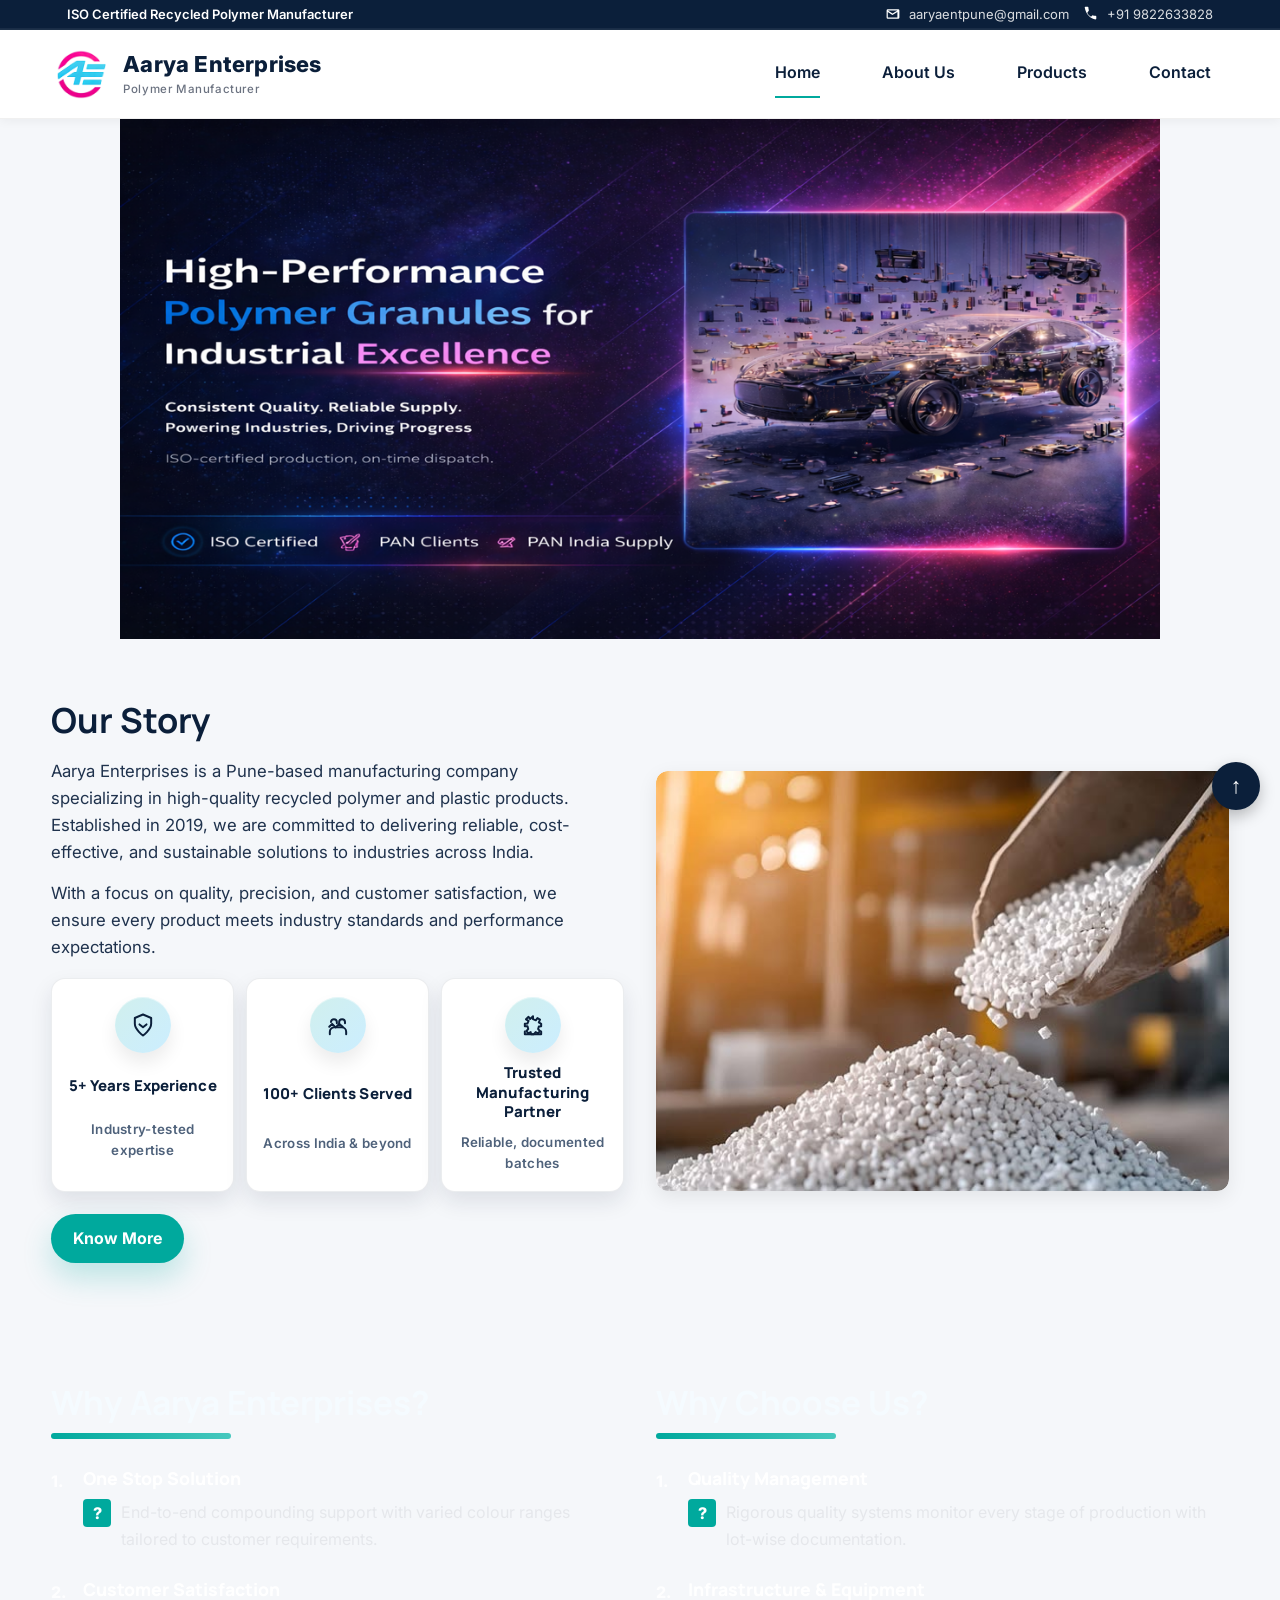
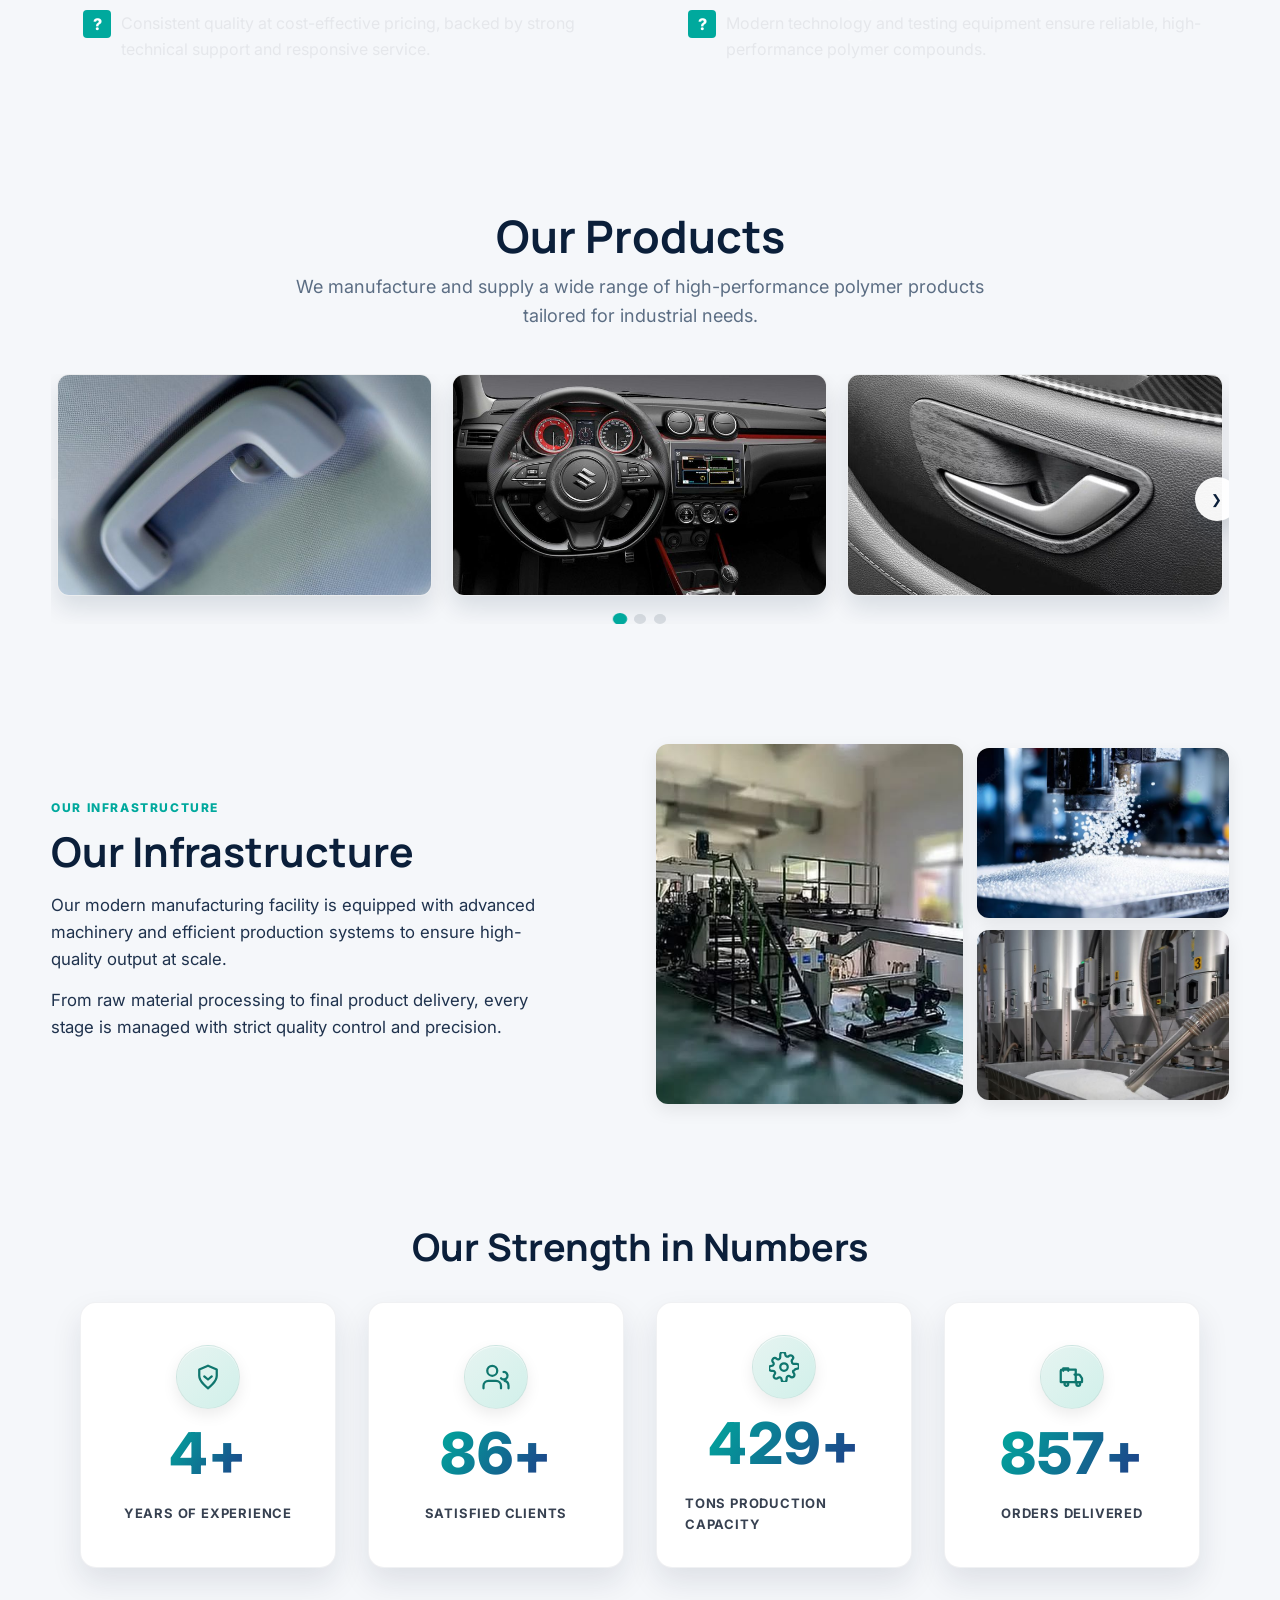
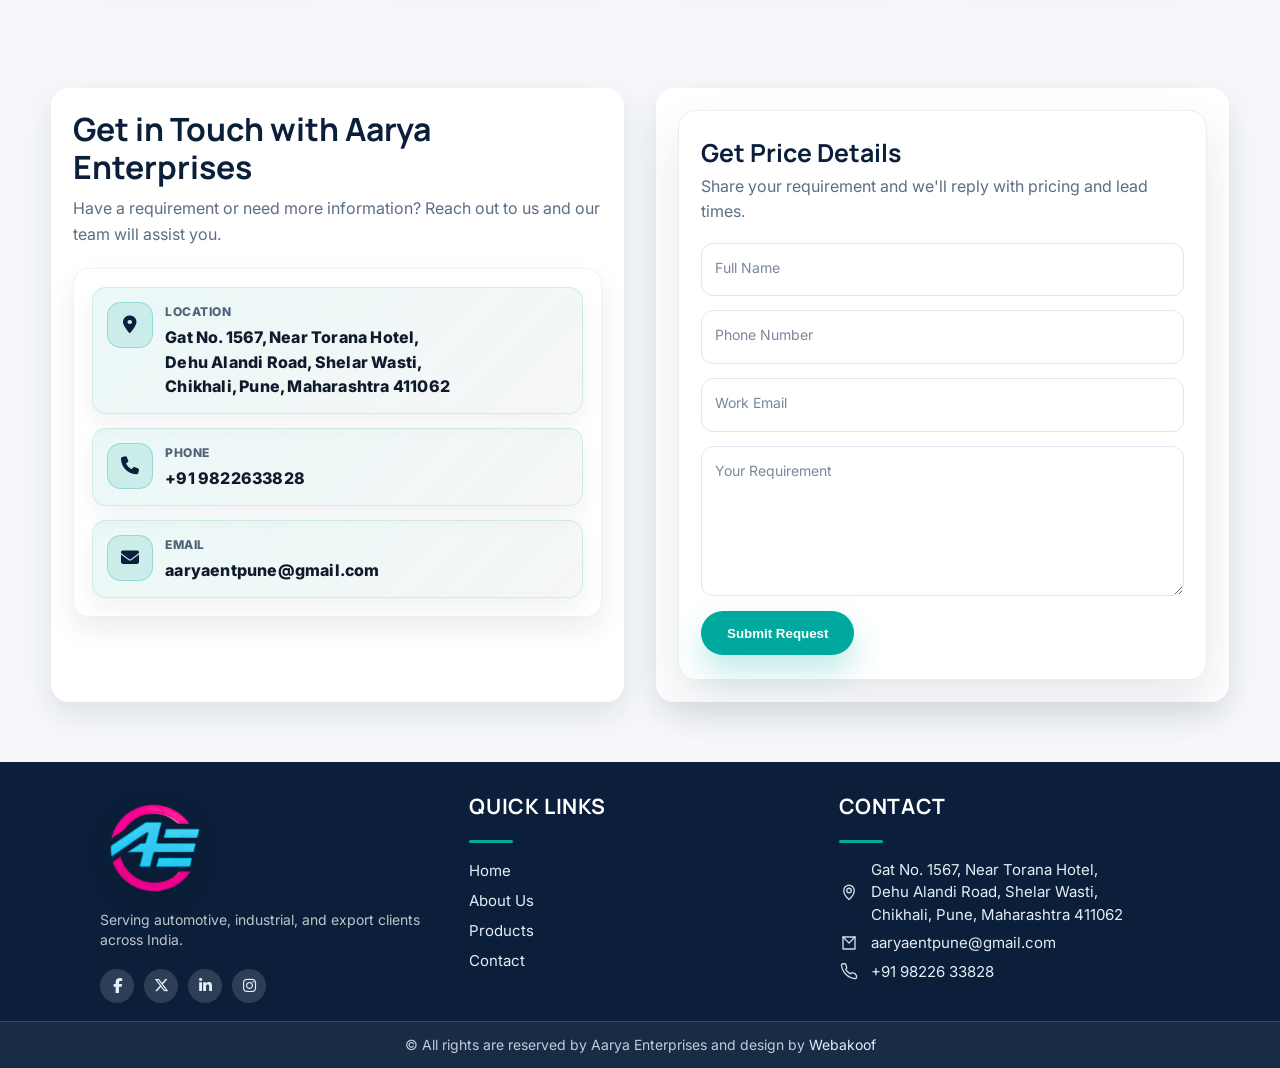
==== commit b2dbbe17: "Update certification cards and contact styling" ====
--- a/index.html
+++ b/index.html
@@ -239,45 +239,6 @@
     </section>
   
 
-
-   
-
-    <section class="section reveal certifications-section">
-      <div class="container">
-        <div class="cert-main cert-single">
-          <div class="cert-main-copy">
-            <span class="pill-tag info">Certified &amp; Recognized</span>
-            <h3>Proudly Registered. Trusted by the Nation.</h3>
-            <p>Our Udyam Registration and MSME certification reflect our commitment to quality, compliance, and sustainable growth. These recognitions empower us to serve industries across India with reliability and trust.</p>
-            <div class="cert-highlight-grid">
-              <div class="cert-highlight">
-                <div class="cert-icon-wrap green" aria-hidden="true"><i class="fas fa-check-circle"></i></div>
-                <div>
-                  <h4>Government Verified</h4>
-                  <small>Registered and validated</small>
-                </div>
-              </div>
-              <div class="cert-highlight">
-                <div class="cert-icon-wrap blue" aria-hidden="true"><i class="fas fa-shield-halved"></i></div>
-                <div>
-                  <h4>100% Compliant</h4>
-                  <small>Aligned to MSME norms</small>
-                </div>
-              </div>
-              <div class="cert-highlight">
-                <div class="cert-icon-wrap amber" aria-hidden="true"><i class="fas fa-industry"></i></div>
-                <div>
-                  <h4>Manufacturing Excellence</h4>
-                  <small>Quality-first operations</small>
-                </div>
-              </div>
-            </div>
-          </div>
-        </div>
-      </div>
-    </section>
-
-    
     <section class="section reveal contact-section">
       <div class="container contact-wrapper">
         <div class="contact-left">
@@ -285,11 +246,26 @@
           <p>Have a requirement or need more information? Reach out to us and our team will assist you.</p>
           <div class="contact-card">
             <div class="contact-item">
-              <span class="contact-icon" aria-hidden="true"><i class="fas fa-location-dot"></i></span> <strong>Location:</strong>
-              GAT NO. 1567, NEAR TORANA HOTEL, DEHU ALANDI ROAD, SHELAR WASTI, CHIKHALI, PUNE, Maharashtra, 411062
-            </div>
-            <div class="contact-item"><span class="contact-icon" aria-hidden="true"><i class="fas fa-phone"></i></span> <strong>Phone:</strong> +91 9822633828</div>
-            <div class="contact-item"><span class="contact-icon" aria-hidden="true"><i class="fas fa-envelope"></i></span> <strong>Email:</strong> aaryaentpune@gmail.com</div>
+              <span class="contact-icon" aria-hidden="true"><i class="fas fa-location-dot"></i></span>
+              <div class="contact-text-block">
+                <span class="contact-label">Location</span>
+                <span class="contact-text">Gat No. 1567, Near Torana Hotel,<br>Dehu Alandi Road, Shelar Wasti,<br>Chikhali, Pune, Maharashtra 411062</span>
+              </div>
+            </div>
+            <div class="contact-item">
+              <span class="contact-icon" aria-hidden="true"><i class="fas fa-phone"></i></span>
+              <div class="contact-text-block">
+                <span class="contact-label">Phone</span>
+                <a class="contact-text" href="tel:+919822633828">+91 9822633828</a>
+              </div>
+            </div>
+            <div class="contact-item">
+              <span class="contact-icon" aria-hidden="true"><i class="fas fa-envelope"></i></span>
+              <div class="contact-text-block">
+                <span class="contact-label">Email</span>
+                <a class="contact-text" href="mailto:aaryaentpune@gmail.com">aaryaentpune@gmail.com</a>
+              </div>
+            </div>
           </div>
         </div>
         <div class="contact-right">
--- a/css/style.css
+++ b/css/style.css
@@ -957,22 +957,25 @@
 .cert-main-copy p { color: #4f647d; margin: 0 0 14px; }
 .cert-highlight-grid {
   display: grid;
-  grid-template-columns: repeat(auto-fit, minmax(180px, 1fr));
-  gap: 12px;
+  grid-template-columns: repeat(auto-fit, minmax(200px, 1fr));
+  gap: 14px;
   margin: 12px 0 18px;
 }
 .cert-highlight {
-  display: grid;
-  grid-template-columns: auto 1fr;
-  gap: 10px;
-  align-items: center;
+  display: flex;
+  flex-direction: column;
+  align-items: center;
+  text-align: center;
+  gap: 8px;
   background: #fff;
   border: 1px solid #dfe8f5;
-  border-radius: 14px;
-  padding: 10px 12px;
+  border-radius: 16px;
+  padding: 18px 14px;
+  box-shadow: 0 10px 24px rgba(15,31,58,0.08);
+  min-height: 160px;
 }
 .cert-highlight h4 { margin: 0; font-size: 1rem; }
-.cert-highlight small { color: #647a96; }
+.cert-highlight small { color: #647a96; display: block; }
 .cert-cta {
   display: inline-flex;
   align-items: center;
@@ -1060,33 +1063,34 @@
   padding: 18px 18px;
   border: 1px solid rgba(0,0,0,0.05);
   display: grid;
-  grid-template-columns: repeat(auto-fit, minmax(200px, 1fr));
+  grid-template-columns: repeat(auto-fit, minmax(260px, 1fr));
   gap: 14px;
   box-shadow: 0 12px 28px rgba(15, 31, 58, 0.08);
 }
 .contact-item {
-  display: flex;
-  align-items: center;
+  display: grid;
+  grid-template-columns: auto 1fr;
+  align-items: flex-start;
   gap: 12px;
-  color: #24354f;
+  color: #1a2740;
   font-weight: 700;
-  padding: 10px 12px;
-  border-radius: 12px;
-  background: rgba(0,169,157,.06);
+  padding: 14px 14px;
+  border-radius: 14px;
+  background: linear-gradient(135deg, rgba(0,169,157,0.08), rgba(11,31,58,0.04));
   border: 1px solid rgba(0,169,157,.14);
   box-shadow: 0 10px 22px rgba(15, 31, 58, 0.06);
   word-break: break-word;
 }
 .contact-icon {
   font-size: 18px;
-  width: 40px;
-  height: 40px;
-  border-radius: 12px;
+  width: 46px;
+  height: 46px;
+  border-radius: 14px;
   display: grid;
   place-items: center;
   color: var(--primary);
-  background: rgba(0,169,157,.12);
-  border: 1px solid rgba(0,169,157,.2);
+  background: rgba(0,169,157,.14);
+  border: 1px solid rgba(0,169,157,.28);
   flex-shrink: 0;
 }
 .contact-icon i {
@@ -1103,12 +1107,23 @@
   letter-spacing: 0.2px;
 }
 .contact-item span + strong { margin-left: 2px; }
-.contact-item .contact-text {
+.contact-text-block { display: grid; gap: 4px; }
+.contact-label {
+  font-size: 12px;
+  text-transform: uppercase;
+  letter-spacing: 0.5px;
+  color: #516177;
+  font-weight: 800;
+}
+.contact-text {
   display: block;
-  color: #1a2740;
+  color: #0f1b2b;
   font-weight: 800;
   letter-spacing: 0.2px;
-}
+  text-decoration: none;
+  line-height: 1.55;
+}
+.contact-text:hover { text-decoration: underline; }
 
 @media (max-width: 640px) {
   .contact-card { grid-template-columns: 1fr; }
@@ -1282,33 +1297,44 @@
   box-shadow: 0 16px 32px rgba(0,169,157,0.45);
 }
 
-.map-section { background: var(--surface-alt); padding: 60px 0; }
+.map-section { background: linear-gradient(135deg, #f5f8ff 0%, #eef2fb 50%, #ffffff 100%); padding: 70px 0; }
 .map-layout {
   display: grid;
   grid-template-columns: 0.95fr 1.05fr;
-  gap: 16px;
+  gap: 20px;
   align-items: stretch;
 }
 .map-info {
   background: #fff;
-  border-radius: 16px;
-  padding: 20px 20px;
-  box-shadow: 0 16px 32px rgba(15, 31, 58, 0.1);
-  border: 1px solid #e4eaf3;
+  border-radius: 18px;
+  padding: 24px 22px;
+  box-shadow: 0 18px 42px rgba(15, 31, 58, 0.12);
+  border: 1px solid #e0e7f4;
 }
 .map-info h3 { margin: 6px 0 10px; font-size: 1.5rem; }
+.map-info p {
+  color: #2f3f58;
+  line-height: 1.7;
+  letter-spacing: 0.2px;
+  font-weight: 700;
+  font-size: 1.04rem;
+}
 .map-card {
   background: #fff;
-  border-radius: 16px;
-  padding: 8px;
-  box-shadow: 0 16px 32px rgba(15, 31, 58, 0.1);
-  border: 1px solid #e4eaf3;
+  border-radius: 18px;
+  padding: 10px;
+  box-shadow: 0 18px 42px rgba(15, 31, 58, 0.12);
+  border: 1px solid #e0e7f4;
 }
 .map-embed {
   width: 100%;
   height: 300px;
   border: 0;
   border-radius: 12px;
+}
+
+@media (max-width: 820px) {
+  .map-layout { grid-template-columns: 1fr; }
 }
 
 .pq-section {
@@ -1399,6 +1425,21 @@
   .page-hero-section { padding: 64px 0 46px; }
   .page-hero-section h1 { font-size: 32px; }
   .page-hero-section .banner-subtext { font-size: 15px; padding: 0 14px; }
+}
+
+/* Products page: white banner */
+body[data-page="products"] {
+  background: #fff;
+}
+body[data-page="products"] .page-hero-section {
+  background: #fff;
+  color: #0f1b2b;
+  padding: 64px 0 48px;
+}
+body[data-page="products"] .page-hero-section::after { display: none; }
+body[data-page="products"] .page-hero-section h1 { color: #0f1b2b; }
+body[data-page="products"] .page-hero-section .banner-subtext {
+  color: #4a5b73;
 }
 
 /* Get in Touch */
@@ -1425,19 +1466,20 @@
 }
 .git-grid {
   display: grid;
-  grid-template-columns: repeat(4, minmax(0,1fr));
-  gap: 14px;
+  grid-template-columns: repeat(auto-fit, minmax(220px, 1fr));
+  gap: 18px;
 }
 .git-card {
-  background: #ffffff;
+  background: linear-gradient(145deg, #ffffff 0%, #f7fbff 100%);
   border: 1px solid rgba(11,31,58,0.06);
-  border-radius: 16px;
-  padding: 18px 16px;
-  box-shadow: 0 14px 30px rgba(15,31,58,0.10);
+  border-radius: 18px;
+  padding: 22px 18px;
+  box-shadow: 0 16px 34px rgba(15,31,58,0.12);
   display: flex;
   flex-direction: column;
-  gap: 8px;
-  align-items: flex-start;
+  gap: 10px;
+  align-items: center;
+  text-align: center;
   transition: transform .2s ease, box-shadow .2s ease, border-color .2s ease;
 }
 .git-card:hover {
@@ -1446,8 +1488,8 @@
   box-shadow: 0 18px 40px rgba(15,31,58,0.14);
 }
 .git-icon {
-  width: 44px;
-  height: 44px;
+  width: 52px;
+  height: 52px;
   border-radius: 50%;
   background: linear-gradient(135deg, #1ab8a6, #1f3c88);
   color: #ffffff;
@@ -1456,6 +1498,7 @@
   font-size: 20px;
   flex-shrink: 0;
   box-shadow: 0 8px 18px rgba(31,60,136,0.18);
+  margin-bottom: 4px;
 }
 .git-icon i,
 .git-icon svg {
@@ -1466,15 +1509,20 @@
 }
 .git-card h3 {
   margin: 0;
-  font-size: 1.08rem;
-  color: #0b1f3a;
+  font-size: 1.05rem;
+  color: #24354f;
   font-weight: 800;
+  letter-spacing: 0.2px;
+  text-transform: uppercase;
 }
 .git-detail {
   margin: 0;
-  color: #526177;
-  line-height: 1.5;
-}
+  color: #3d4e66;
+  line-height: 1.6;
+  font-weight: 700;
+  font-size: 1.02rem;
+}
+.git-detail.address span { display: block; }
 
 @media (max-width: 992px) {
   .git-grid { grid-template-columns: repeat(2, minmax(0,1fr)); }
--- a/css/responsive.css
+++ b/css/responsive.css
@@ -151,9 +151,14 @@
   .reasons-grid { grid-template-columns: 1fr; }
   .products-carousel { padding-bottom: 20px; }
   .top-strip .top-strip-wrap { flex-direction: column; gap: 6px; }
-  /* Contact cards on tablets: keep readable columns */
+  .contact-wrapper { grid-template-columns: 1fr; }
+  .contact-left, .contact-right { padding: 18px; }
+}
+
+/* Contact cards on tablets: keep readable columns without affecting mobiles */
+@media (min-width: 641px) and (max-width: 1024px) {
   .contact-card {
-    grid-template-columns: repeat(2, minmax(260px, 1fr));
+    grid-template-columns: repeat(2, minmax(240px, 1fr));
     gap: 12px;
   }
 }
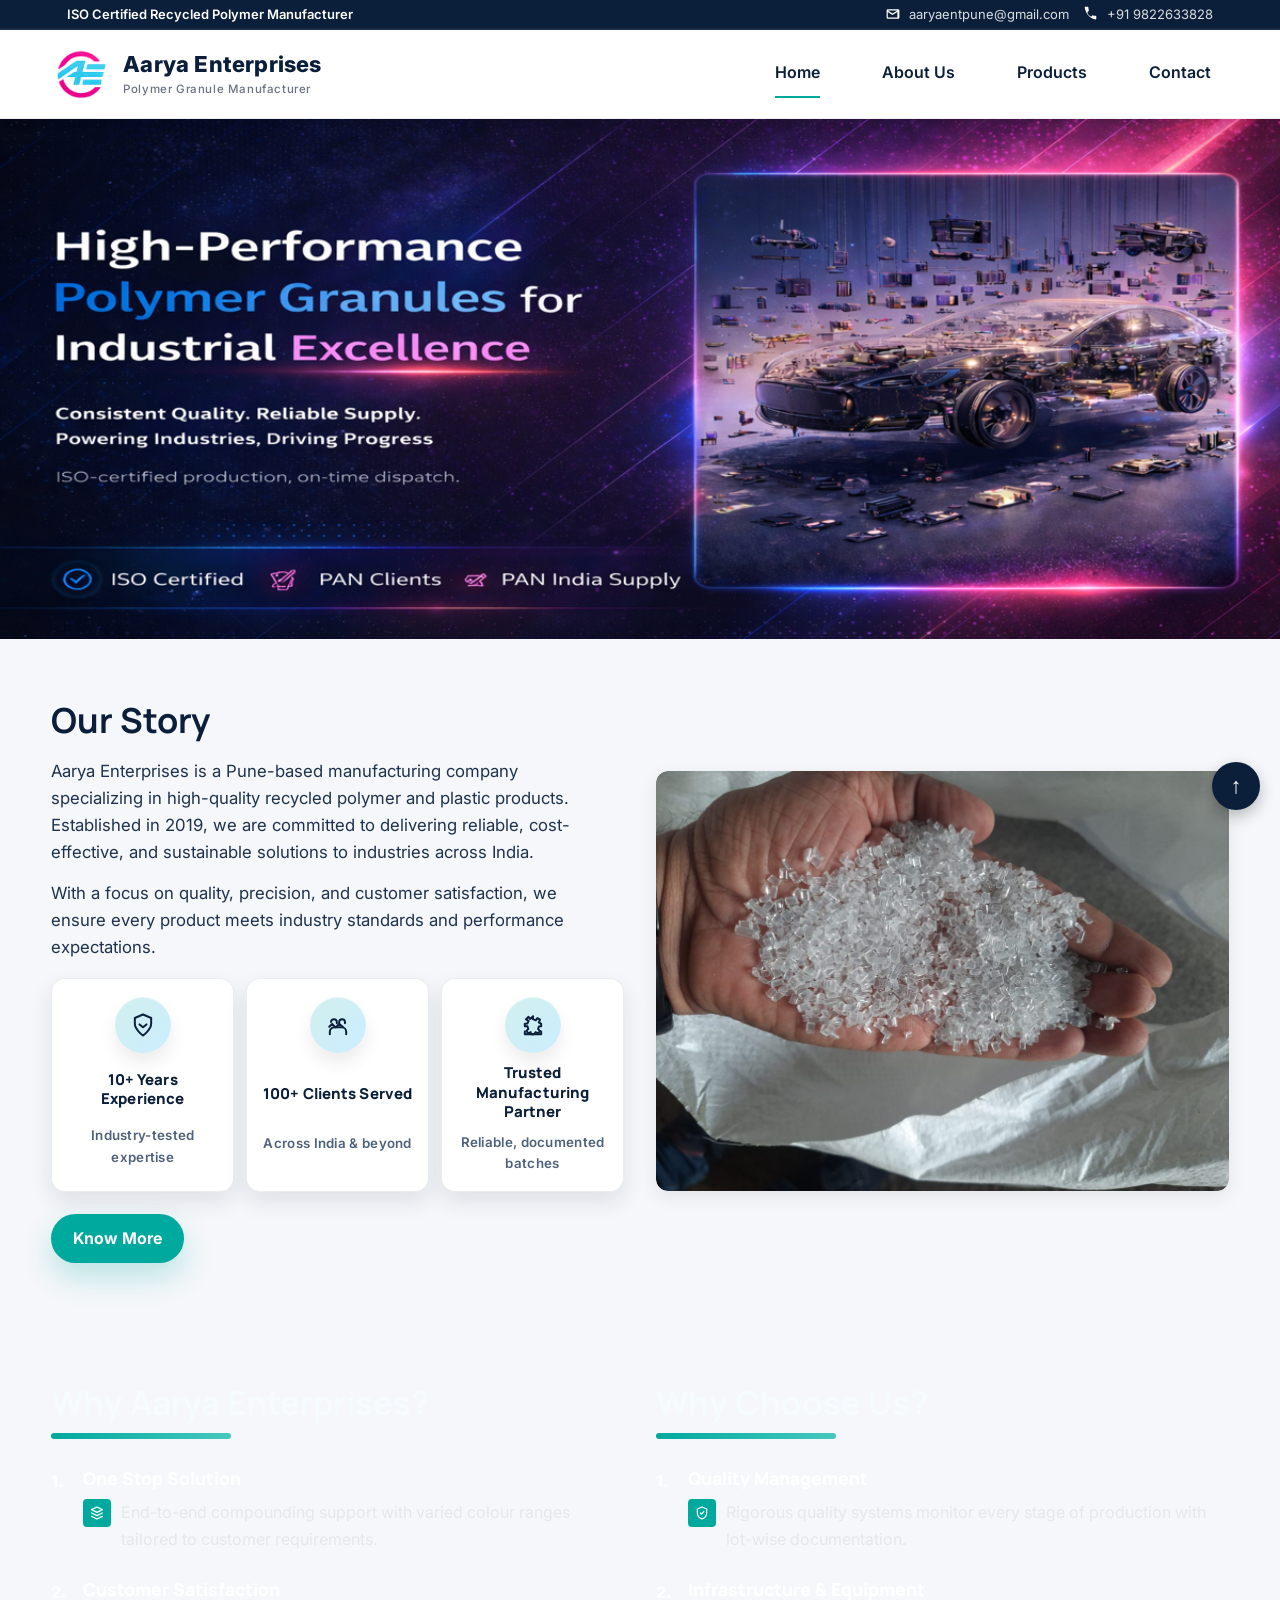
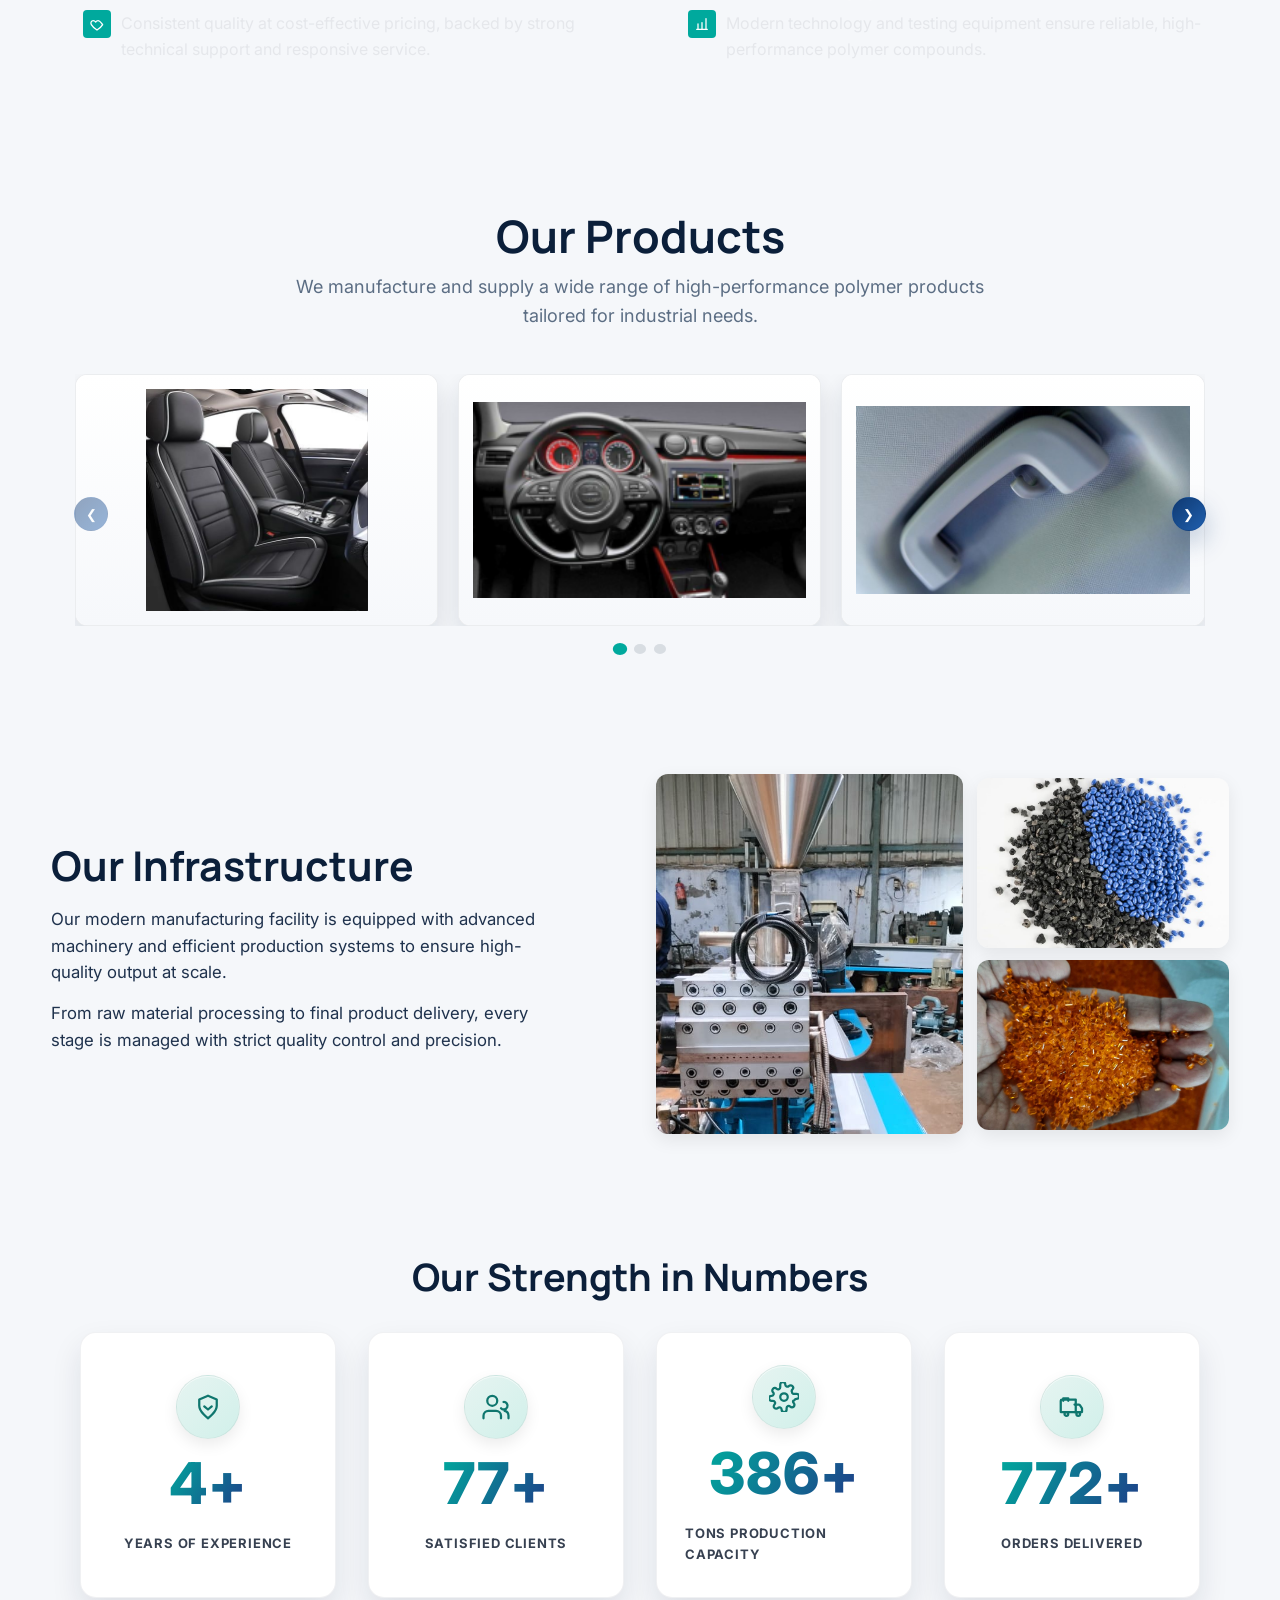
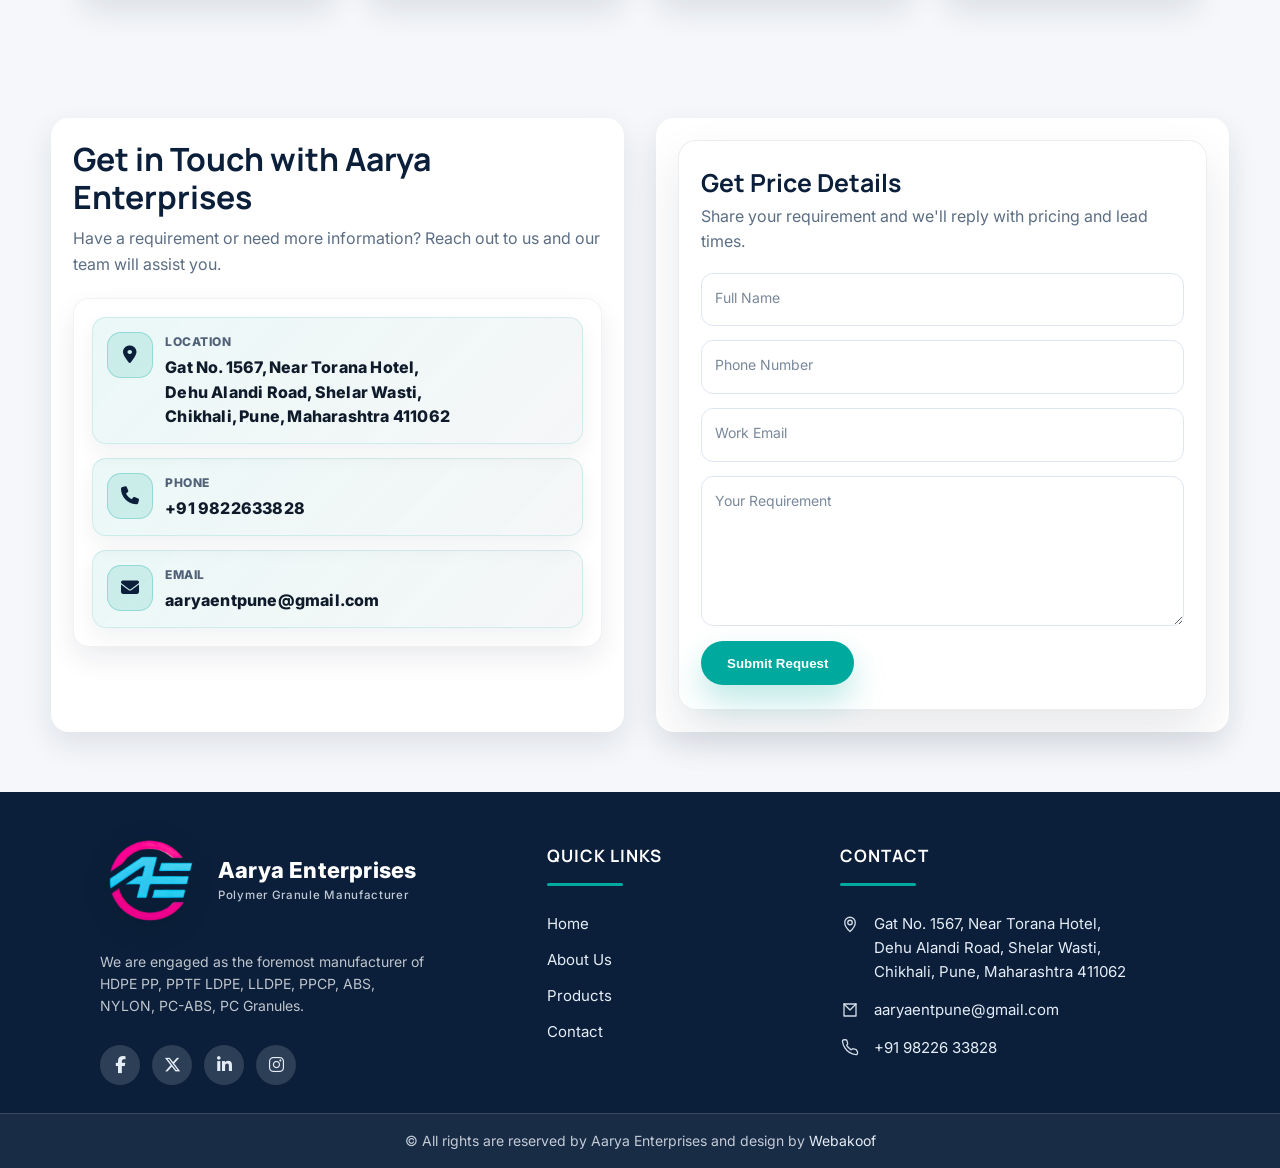
==== commit f3c30032: "Update site banner responsiveness and sync latest asset/content changes" ====
--- a/index.html
+++ b/index.html
@@ -18,7 +18,7 @@
   <link rel="stylesheet" href="https://cdnjs.cloudflare.com/ajax/libs/font-awesome/6.5.1/css/all.min.css" crossorigin="anonymous" referrerpolicy="no-referrer" />
   <link rel="stylesheet" href="css/style.css">
   <link rel="stylesheet" href="css/responsive.css">
-
+  
   
 </head>
 
@@ -50,7 +50,7 @@
                     <path d="M9 11.5 12 14l3-2.5" />
                   </svg>
                 </div>
-                <h4>5+ Years Experience</h4>
+                <h4>10+ Years Experience</h4>
                 <small>Industry-tested expertise</small>
               </div>
               <div class="about-highlight">
@@ -79,7 +79,7 @@
           </div>
           <div class="about-right reveal delay-2">
             <div class="about-media">
-              <img src="assets/home images/intro.jpg" alt="Aarya Enterprises facility">
+              <img src="assets/home images/1.jpeg" alt="Aarya Enterprises facility">
             </div>
           </div>
         </div>
@@ -94,11 +94,21 @@
           <ol class="reason-list">
             <li>
               <h3>One Stop Solution</h3>
-              <p><span class="reason-icon">?</span> End-to-end compounding support with varied colour ranges tailored to customer requirements.</p>
+              <p><span class="reason-icon" aria-hidden="true">
+                <svg viewBox="0 0 24 24" fill="none" stroke="currentColor" stroke-width="1.9" stroke-linecap="round" stroke-linejoin="round">
+                  <path d="M12 3 4 7l8 4 8-4-8-4Z" />
+                  <path d="m4 12 8 4 8-4" />
+                  <path d="m4 17 8 4 8-4" />
+                </svg>
+              </span> End-to-end compounding support with varied colour ranges tailored to customer requirements.</p>
             </li>
             <li>
               <h3>Customer Satisfaction</h3>
-              <p><span class="reason-icon">?</span> Consistent quality at cost-effective pricing, backed by strong technical support and responsive service.</p>
+              <p><span class="reason-icon" aria-hidden="true">
+                <svg viewBox="0 0 24 24" fill="none" stroke="currentColor" stroke-width="1.9" stroke-linecap="round" stroke-linejoin="round">
+                  <path d="M12 21s-6.5-4.35-8.5-8.04C2 10.2 3.2 7 6.38 7c1.8 0 2.96.97 3.62 2.08C10.66 7.97 11.82 7 13.62 7 16.8 7 18 10.2 20.5 12.96 18.5 16.65 12 21 12 21Z" />
+                </svg>
+              </span> Consistent quality at cost-effective pricing, backed by strong technical support and responsive service.</p>
             </li>
           </ol>
         </div>
@@ -108,11 +118,23 @@
           <ol class="reason-list">
             <li>
               <h3>Quality Management</h3>
-              <p><span class="reason-icon">?</span> Rigorous quality systems monitor every stage of production with lot-wise documentation.</p>
+              <p><span class="reason-icon" aria-hidden="true">
+                <svg viewBox="0 0 24 24" fill="none" stroke="currentColor" stroke-width="1.9" stroke-linecap="round" stroke-linejoin="round">
+                  <path d="M12 3 5 6v6c0 5 3.4 7.74 7 9 3.6-1.26 7-4 7-9V6l-7-3Z" />
+                  <path d="m9.5 12 1.7 1.7L14.8 10" />
+                </svg>
+              </span> Rigorous quality systems monitor every stage of production with lot-wise documentation.</p>
             </li>
             <li>
               <h3>Infrastructure & Equipment</h3>
-              <p><span class="reason-icon">?</span> Modern technology and testing equipment ensure reliable, high-performance polymer compounds.</p>
+              <p><span class="reason-icon" aria-hidden="true">
+                <svg viewBox="0 0 24 24" fill="none" stroke="currentColor" stroke-width="1.9" stroke-linecap="round" stroke-linejoin="round">
+                  <path d="M6 20v-8" />
+                  <path d="M12 20V10" />
+                  <path d="M18 20V4" />
+                  <path d="M4 20h16" />
+                </svg>
+              </span> Modern technology and testing equipment ensure reliable, high-performance polymer compounds.</p>
             </li>
           </ol>
         </div>
@@ -128,28 +150,30 @@
         </div>
         <div class="products-carousel">
           <button class="products-nav products-prev" aria-label="Previous products">&#10094;</button>
-          <div class="products-track">
-            <article class="product-card">
-              <img src="assets/products home/car crab.jpg" alt="Recycled Polymer Granules">
-            </article>
-            <article class="product-card">
-              <img src="assets/products home/dashboard.jpg" alt="Plastic Raw Materials">
-            </article>
-            <article class="product-card">
-              <img src="assets/products home/door.jpg" alt="Industrial Plastic Products">
-            </article>
-            <article class="product-card">
-              <img src="assets/products home/maindoor.jpg" alt="Factory machinery">
-            </article>
-            <article class="product-card">
-              <img src="assets/products home/rooftop.jpg" alt="Production line">
-            </article>
-            <article class="product-card product-card-contain">
-              <img src="assets/products home/seatcover.jpg" alt="Quality control lab">
-            </article>
-            <article class="product-card product-card-contain">
-              <img src="assets/products home/sidemirror.jpg" alt="Polymer granules closeup">
-            </article>
+          <div class="products-viewport">
+            <div class="products-track">
+              <article class="product-card">
+                <img src="assets/products home/1.jpg" >
+              </article>
+              <article class="product-card">
+                <img src="assets/products home/2.png" >
+              </article>
+              <article class="product-card">
+                <img src="assets/products home/3.jpg" >
+              </article>
+              <article class="product-card">
+                <img src="assets/products home/4.jpg" >
+              </article>
+              <article class="product-card">
+                <img src="assets/products home/5.jpg" >
+              </article>
+              <article class="product-card product-card-contain">
+                <img src="assets/products home/6.jpg">
+              </article>
+              <article class="product-card product-card-contain">
+                <img src="assets/products home/7.jpg" >
+              </article>
+            </div>
           </div>
           <button class="products-nav products-next" aria-label="Next products">&#10095;</button>
           <div class="products-dots"></div>
@@ -162,7 +186,7 @@
     <section class="section reveal infrastructure-section">
       <div class="container infrastructure-wrapper">
         <div class="infrastructure-left">
-          <span class="infra-label">Our Infrastructure</span>
+          <!-- <span class="infra-label">Our Infrastructure</span> -->
           <h2>Our Infrastructure</h2>
           <p>Our modern manufacturing facility is equipped with advanced machinery and efficient production systems to ensure high-quality output at scale.</p>
           <p>From raw material processing to final product delivery, every stage is managed with strict quality control and precision.</p>
@@ -170,11 +194,11 @@
         <div class="infrastructure-right">
           <div class="infrastructure-images">
             <div class="infra-large">
-              <img src="assets/images/1.jpg" alt="Factory machinery">
+              <img src="assets/home images/2.jpeg" alt="Factory machinery">
             </div>
             <div class="infra-stack">
-              <img src="assets/images/2.jpg" alt="Production line">
-              <img src="assets/images/3.jpg" alt="Quality control lab">
+              <img src="assets/home images/3.jpg" alt="Production line">
+              <img src="assets/home images/4.jpeg" alt="Quality control lab">
             </div>
           </div>
         </div>
--- a/css/style.css
+++ b/css/style.css
@@ -288,17 +288,28 @@
   padding: 0;
   min-height: unset;
   background: transparent;
-  display: flex;
-  align-items: center;
-  justify-content: center;
-}
-.hero-static picture { display: block; }
+  display: block;
+  line-height: 0;
+}
+.hero-static picture {
+  display: block;
+  width: 100%;
+}
 .hero-full-image {
   display: block;
   width: 100%;
+  max-width: none;
   height: clamp(260px, 46vw, 520px);
   object-fit: cover;
   object-position: center;
+}
+
+/* Keep home banner edge-to-edge on all screen sizes */
+body[data-page="home"] .hero.hero-static {
+  width: 100vw;
+  max-width: 100vw;
+  margin-left: calc(50% - 50vw);
+  margin-right: calc(50% - 50vw);
 }
 
 /* Reduce gap after hero on home */
@@ -322,12 +333,13 @@
 }
 .intro-slider {
   position: relative;
-  border-radius: 12px;
+  border-radius: 26px;
   overflow: hidden;
-  box-shadow: 0 16px 36px rgba(0, 0, 0, 0.16);
-  background: #f5f7fa;
-  height: clamp(220px, 32vw, 340px);
-  max-height: 360px;
+  box-shadow: 0 24px 60px rgba(15, 27, 43, 0.14);
+  background: linear-gradient(180deg, #f7f9fc 0%, #eef2f7 100%);
+  border: 1px solid rgba(208, 217, 229, 0.9);
+  height: clamp(260px, 35vw, 420px);
+  max-height: 430px;
 }
 .intro-slider .slider-track {
   display: flex;
@@ -340,55 +352,58 @@
   display: flex;
   align-items: center;
   justify-content: center;
-  background: #f5f7fa;
-  padding: 0; /* reset hero slider padding */
+  background: transparent;
+  padding: 28px 30px 62px;
 }
 .intro-slider .slide img {
   width: 100%;
   height: 100%;
   object-fit: contain;
-  border-radius: 12px;
+  border-radius: 18px;
   box-shadow: none;
+  background: #fff;
 }
 .intro-slider .slider-prev,
 .intro-slider .slider-next {
   position: absolute;
   top: 50%;
   transform: translateY(-50%);
-  width: 34px;
-  height: 34px;
+  width: 44px;
+  height: 44px;
   border-radius: 50%;
   border: none;
-  background: rgba(13, 27, 45, 0.85);
+  background: rgba(22, 41, 66, 0.92);
   color: #fff;
   cursor: pointer;
   display: flex;
   align-items: center;
   justify-content: center;
-  box-shadow: 0 6px 16px rgba(0, 0, 0, 0.2);
-}
-.intro-slider .slider-prev { left: 10px; }
-.intro-slider .slider-next { right: 10px; }
+  box-shadow: 0 16px 30px rgba(15, 27, 43, 0.18);
+  font-size: 20px;
+  z-index: 2;
+}
+.intro-slider .slider-prev { left: 14px; }
+.intro-slider .slider-next { right: 14px; }
 .intro-slider .slider-dots {
   position: absolute;
   left: 50%;
-  bottom: 10px;
+  bottom: 22px;
   transform: translateX(-50%);
   display: flex;
-  gap: 8px;
+  gap: 10px;
 }
 .intro-slider .slider-dots button {
-  width: 9px;
-  height: 9px;
+  width: 12px;
+  height: 12px;
   border-radius: 50%;
   border: none;
-  background: rgba(13, 27, 45, 0.25);
+  background: rgba(13, 27, 45, 0.18);
   cursor: pointer;
   transition: transform 0.2s, background 0.2s;
 }
 .intro-slider .slider-dots button.active {
   background: #0d1b2d;
-  transform: scale(1.05);
+  transform: scale(1.08);
 }
 .intro-hero-media img {
   width: 100%;
@@ -420,10 +435,30 @@
 @media (max-width: 960px) {
   .intro-hero-grid { grid-template-columns: 1fr; }
   .intro-hero-media img { max-height: 170px; height: 170px; }
-  .intro-slider { height: clamp(180px, 48vw, 240px); max-height: 240px; }
-  .intro-slider .slider-prev, .intro-slider .slider-next { width: 30px; height: 30px; }
+  .intro-slider {
+    height: clamp(220px, 58vw, 320px);
+    max-height: 320px;
+    border-radius: 20px;
+  }
+  .intro-slider .slide {
+    padding: 18px 18px 48px;
+  }
+  .intro-slider .slider-prev, .intro-slider .slider-next {
+    width: 36px;
+    height: 36px;
+    font-size: 17px;
+  }
   .intro-hero-copy { max-width: 100%; }
 }
+@media (max-width: 640px) {
+  .intro-slider .slider-prev,
+  .intro-slider .slider-next {
+    width: 30px;
+    height: 30px;
+    font-size: 15px;
+  }
+  .intro-slider .slider-prev { left: 10px; }
+  .intro-slider .slider-next { right: 10px; }
 }
 
 /* Tighten spacing after intro section on About page */
@@ -498,6 +533,10 @@
   color: #fff;
   font-weight: 800;
   flex-shrink: 0;
+}
+.reason-icon svg {
+  width: 16px;
+  height: 16px;
 }
 
 @media (max-width: 768px) {
@@ -550,19 +589,26 @@
 .products-section .section-head .lead { font-size: 1.13rem; color: var(--muted); }
 .products-carousel {
   position: relative;
-  overflow: hidden;
   --per-view: 3;
   --gap: 20px;
-  padding-inline: 6px;
+  padding-inline: clamp(10px, 2vw, 24px);
+}
+.products-viewport {
+  overflow: hidden;
+  padding-inline: 0;
 }
 .products-track {
   display: flex;
   gap: var(--gap);
   transition: transform .45s ease;
   will-change: transform;
+  align-items: stretch;
 }
 .product-card {
   position: relative;
+  display: flex;
+  align-items: center;
+  justify-content: center;
   background: #ffffff;
   border-radius: 12px;
   flex: 0 0 calc((100% - (var(--per-view) - 1) * var(--gap)) / var(--per-view));
@@ -570,6 +616,7 @@
   box-shadow: 0 12px 24px rgba(11,31,58,.12);
   transition: transform .25s ease, box-shadow .25s ease;
   overflow: hidden;
+  min-height: 250px;
 }
 .product-card:hover {
   transform: translateY(-8px);
@@ -577,15 +624,16 @@
 }
 .product-card img {
   width: 100%;
-  height: 220px;
-  object-fit: cover;
+  height: 250px;
+  object-fit: contain;
+  object-position: center;
+  background: linear-gradient(180deg, #ffffff, #f6f8fb);
+  padding: 14px;
   display: block;
   transition: transform .35s ease;
 }
 .product-card-contain img {
   object-fit: contain;
-  background: #ffffff;
-  padding: 10px;
 }
 .product-card::before {
   content: "";
@@ -601,22 +649,32 @@
   position: absolute;
   top: 50%;
   transform: translateY(-50%);
-  width: 44px;
-  height: 44px;
+  width: 34px;
+  height: 34px;
   border-radius: 50%;
-  border: 1px solid rgba(255,255,255,.18);
-  background: rgba(255,255,255,.95);
-  color: var(--primary);
-  box-shadow: 0 10px 26px rgba(11,31,58,.18);
+  border: 1px solid rgba(13, 56, 122, 0.18);
+  background: linear-gradient(135deg, #103a72, #1f5fae);
+  color: #ffffff;
+  box-shadow: 0 12px 26px rgba(16, 58, 114, 0.28);
   cursor: pointer;
   display: grid;
   place-items: center;
   transition: transform .2s ease, box-shadow .2s ease, opacity .2s ease;
-}
-.products-nav:hover { transform: translateY(-50%) translateY(-2px); box-shadow: 0 16px 30px rgba(11,31,58,.22); }
-.products-prev { left: -10px; }
-.products-next { right: -10px; }
-.products-nav:disabled { opacity: 0.45; cursor: not-allowed; box-shadow: none; }
+  z-index: 3;
+}
+.products-nav:hover {
+  transform: translateY(-50%) translateY(-2px);
+  box-shadow: 0 18px 34px rgba(16, 58, 114, 0.34);
+  background: linear-gradient(135deg, #0d2f5d, #184d90);
+}
+.products-prev { left: clamp(12px, 1.8vw, 24px); }
+.products-next { right: clamp(12px, 1.8vw, 24px); }
+.products-nav:disabled {
+  opacity: 0.45;
+  cursor: not-allowed;
+  box-shadow: none;
+  background: linear-gradient(135deg, #103a72, #1f5fae);
+}
 .products-dots {
   display: flex;
   gap: 8px;
@@ -638,11 +696,42 @@
 }
 @media (max-width: 960px) {
   .products-carousel { --per-view: 2; }
-  .products-prev { left: -6px; }
-  .products-next { right: -6px; }
+  .product-card {
+    min-height: 230px;
+  }
+  .product-card img {
+    height: 230px;
+    padding: 12px;
+  }
+  .products-nav {
+    width: 30px;
+    height: 30px;
+  }
+  .products-prev { left: 8px; }
+  .products-next { right: 8px; }
 }
 @media (max-width: 640px) {
-  .products-carousel { --per-view: 1; }
+  .products-carousel {
+    --per-view: 1;
+    --gap: 0px;
+    padding-inline: 0;
+  }
+  .products-viewport { padding-inline: 0; }
+  .products-track {
+    gap: 0;
+  }
+  .product-card {
+    flex-basis: 100%;
+    border-radius: 14px;
+    min-height: 240px;
+  }
+  .product-card img {
+    height: clamp(220px, 70vw, 290px);
+    padding: 12px;
+  }
+  .products-dots {
+    margin-top: 14px;
+  }
   .products-prev, .products-next { display: none; }
 }
 
@@ -657,7 +746,7 @@
 .infrastructure-left h2 { font-size: clamp(2.2rem, 3.2vw, 3rem); margin-bottom: 16px; }
 .infrastructure-left p { color: var(--text); font-size: 1.05rem; line-height: 1.6; margin-bottom: 14px; max-width: 500px; }
 .infrastructure-images { display: grid; grid-template-columns: 1.1fr 0.9fr; gap: 14px; align-items: center; }
-.infra-large img { width: 100%; height: 360px; object-fit: cover; }
+.infra-large img { width: 100%; height: 360px; object-fit: cover; object-position: center 24%; }
 .infra-stack { display: grid; gap: 12px; }
 .infra-stack img { width: 100%; height: 170px; object-fit: cover; }
 .infrastructure-images img { border-radius: 12px; box-shadow: 0 6px 18px rgba(0,0,0,0.08); transition: transform 0.4s ease; display: block; }
@@ -1420,26 +1509,15 @@
   font-size: 14px;
 }
 .page-hero-section .breadcrumbs a { color: rgba(255,255,255,0.8); }
+body[data-page="products"] .page-hero-section {
+  padding: 66px 0 42px;
+}
 
 @media (max-width: 768px) {
   .page-hero-section { padding: 64px 0 46px; }
   .page-hero-section h1 { font-size: 32px; }
   .page-hero-section .banner-subtext { font-size: 15px; padding: 0 14px; }
-}
-
-/* Products page: white banner */
-body[data-page="products"] {
-  background: #fff;
-}
-body[data-page="products"] .page-hero-section {
-  background: #fff;
-  color: #0f1b2b;
-  padding: 64px 0 48px;
-}
-body[data-page="products"] .page-hero-section::after { display: none; }
-body[data-page="products"] .page-hero-section h1 { color: #0f1b2b; }
-body[data-page="products"] .page-hero-section .banner-subtext {
-  color: #4a5b73;
+  body[data-page="products"] .page-hero-section { padding: 54px 0 34px; }
 }
 
 /* Get in Touch */
@@ -1743,6 +1821,7 @@
   display: grid;
   grid-template-columns: repeat(3, minmax(0, 1fr));
   gap: 20px;
+  align-items: stretch;
 }
 .vm-card {
   background: #fff;
@@ -1752,6 +1831,8 @@
   display: flex;
   flex-direction: column;
   border: 1px solid #e6ecf4;
+  transition: transform .28s ease, box-shadow .28s ease, border-color .28s ease;
+  height: 100%;
 }
 .vm-media { position: relative; }
 .vm-media img {
@@ -1759,6 +1840,7 @@
   height: 220px;
   object-fit: cover;
   display: block;
+  transition: transform .45s ease, filter .3s ease;
 }
 .vm-label {
   position: absolute;
@@ -1772,15 +1854,35 @@
   letter-spacing: 0.6px;
   text-transform: uppercase;
   font-size: 12px;
+  transition: background .28s ease, transform .28s ease, box-shadow .28s ease;
 }
 .vm-body {
   padding: 20px 18px 22px;
-  display: grid;
+  display: flex;
+  flex-direction: column;
   gap: 10px;
+  flex: 1 1 auto;
 }
 .vm-body h3 { margin: 0; color: #0f1b2b; }
-.vm-body p { margin: 0; color: #526078; line-height: 1.7; }
+.vm-body p { margin: 0; color: #526078; line-height: 1.7; flex: 1 1 auto; }
 .vm-body strong { color: #0f1b2b; }
+.vm-card:hover {
+  transform: translateY(-10px);
+  box-shadow: 0 24px 46px rgba(15,31,58,0.18);
+  border-color: rgba(31, 95, 174, 0.22);
+}
+.vm-card:hover .vm-media img {
+  transform: scale(1.06);
+  filter: saturate(1.05);
+}
+.vm-card:hover .vm-label {
+  background: linear-gradient(135deg, #0d3a66, #1f5fae);
+  transform: translateY(-2px);
+  box-shadow: 0 10px 22px rgba(16, 58, 114, 0.24);
+}
+.vm-card:hover .vm-body h3 {
+  color: #103a72;
+}
 
 /* Journey timeline */
 .journey-section { background: var(--surface-alt); }
@@ -1831,6 +1933,10 @@
 .journey-item:nth-child(6) .journey-dot { background: #0D3A66; }
 .journey-item:nth-child(7) .journey-dot { background: #0B1F3A; }
 .journey-item:nth-child(8) .journey-dot { background: #1B4D76; }
+.journey-item-future .journey-dot {
+  background: linear-gradient(135deg, #00a99d, #1f78c8);
+  box-shadow: 0 14px 32px rgba(16, 97, 156, 0.28);
+}
 .journey-card {
   background: #fff;
   border-radius: 14px;
@@ -1871,6 +1977,23 @@
   color: #4f627a;
   line-height: 1.65;
 }
+.journey-item-future .journey-card {
+  background: #fff;
+  border-color: rgba(31, 120, 200, 0.22);
+  box-shadow: 0 22px 44px rgba(21, 91, 152, 0.14);
+}
+.journey-item-future .journey-card::before {
+  background: #fff;
+}
+.journey-item-future .journey-year {
+  color: #1270b8;
+}
+.journey-item-future .journey-card h3 {
+  color: #0a3f73;
+}
+.journey-item-future .journey-card p {
+  color: #486684;
+}
 
 /* Trim extra gap before footer on products page */
 body[data-page="products"] .section:last-of-type {
@@ -1888,25 +2011,48 @@
   width: min(1080px, 90%);
   margin: 0 auto;
 }
+.footer-brand-column {
+  padding-right: 18px;
+}
+.footer-links-column,
+.footer-contact-column {
+  padding-top: 10px;
+}
 .footer-logo-main-wrap {
   display: flex;
+  align-items: center;
+  gap: 16px;
   justify-content: flex-start;
-  margin: 10px 0 8px;
+  margin: 2px 0 18px;
 }
 .footer-logo-main {
-  width: 110px;
+  width: 102px;
   height: auto;
   display: block;
   filter: drop-shadow(0 6px 14px rgba(0,0,0,0.14));
 }
+.footer-brand-text {
+  gap: 5px;
+}
+.footer-brand-title {
+  color: #ffffff;
+  font-size: clamp(18px, 1.8vw, 22px);
+  line-height: 1.1;
+}
+.footer-brand-tagline {
+  color: rgba(233,238,247,0.82);
+  font-size: clamp(10px, 1vw, 11.5px);
+  line-height: 1.35;
+  letter-spacing: 0.7px;
+}
 .footer-socials-inline {
   display: flex;
-  gap: 10px;
-  margin-top: 10px;
+  gap: 12px;
+  margin-top: 18px;
 }
 .footer-socials-inline a {
-  width: 34px;
-  height: 34px;
+  width: 40px;
+  height: 40px;
   border-radius: 50%;
   background: rgba(255,255,255,0.14);
   color: #ffffff;
@@ -1914,7 +2060,7 @@
   place-items: center;
   transition: transform .2s ease, box-shadow .2s ease, background .2s ease, color .2s ease;
 }
-.footer-socials-inline a i { font-size: 15px; line-height: 1; }
+.footer-socials-inline a i { font-size: 17px; line-height: 1; }
 .footer-socials-inline a:hover {
   background: #1ab8a6;
   color: #0b1f3a;
@@ -1925,39 +2071,74 @@
 .site-footer a:hover { color: #9fe3d9; opacity: 0.94; transform: translateY(-1px); }
 .footer-grid {
   display: grid;
-  grid-template-columns: repeat(3, 1fr);
-  gap: 16px 28px;
-  padding: 30px 0 18px;
+  grid-template-columns: minmax(0, 1.15fr) minmax(180px, 0.7fr) minmax(260px, 1fr);
+  column-gap: 56px;
+  row-gap: 24px;
+  padding: 44px 0 28px;
+  align-items: start;
 }
 .footer-grid > div {
   display: flex;
   flex-direction: column;
-  gap: 8px;
+  gap: 10px;
 }
 .site-footer h4 {
   color: #ffffff;
-  margin: 0 0 6px;
+  margin: 0;
+  font-size: 17px;
+  line-height: 1.2;
   text-transform: uppercase;
-  letter-spacing: 0.6px;
+  letter-spacing: 1px;
 }
 .footer-underline {
   display: inline-block;
-  width: 44px;
+  width: 76px;
   height: 3px;
   background: var(--accent);
   border-radius: 999px;
-  margin-top: 6px;
-  margin-bottom: 8px;
-}
-.footer-text { color: rgba(255,255,255,0.74); line-height: 1.45; max-width: 320px; font-size: 14px; }
+  margin: 6px 0 16px;
+}
+.footer-text {
+  color: rgba(255,255,255,0.74);
+  line-height: 1.55;
+  max-width: 330px;
+  font-size: 14px;
+  margin: 0;
+}
 .site-footer ul { list-style: none; padding: 0; margin: 0; color: rgba(233,238,247,0.82); }
-.site-footer li { margin-bottom: 6px; }
-.footer-contact li { display: flex; gap: 12px; align-items: center; line-height: 1.5; }
+.site-footer li { margin-bottom: 10px; }
+.footer-links-column ul {
+  display: flex;
+  flex-direction: column;
+  gap: 12px;
+}
+.footer-links-column li,
+.footer-contact li {
+  margin-bottom: 0;
+}
+.footer-links-column a {
+  font-size: 15px;
+  line-height: 1.5;
+}
+.footer-contact {
+  display: flex;
+  flex-direction: column;
+  gap: 14px;
+}
+.footer-contact li {
+  display: flex;
+  gap: 14px;
+  align-items: flex-start;
+  line-height: 1.6;
+}
 .footer-icon { width: 20px; text-align: center; flex-shrink: 0; display: inline-flex; align-items: center; justify-content: center; color: rgba(229,237,247,0.9); }
+.footer-contact .footer-icon {
+  margin-top: 3px;
+}
 .footer-icon svg { width: 18px; height: 18px; }
 .footer-bottom {
   background: rgba(255,255,255,0.06);
-  padding: 12px 0 12px;
+  padding: 16px 0;
   color: rgba(233,238,247,0.82);
   border-top: 1px solid rgba(255,255,255,0.14);
   font-size: 14px;
--- a/css/responsive.css
+++ b/css/responsive.css
@@ -21,6 +21,14 @@
   .grid-3 { grid-template-columns: 1fr; }
   .grid-4 { grid-template-columns: 1fr; }
   .footer-grid { grid-template-columns: 1fr 1fr; }
+  .footer-brand-column {
+    grid-column: 1 / -1;
+    padding-right: 0;
+  }
+  .footer-links-column,
+  .footer-contact-column {
+    padding-top: 0;
+  }
   .slider-nav { bottom: 18px; }
   .product-hero-wrap { flex-direction: column; }
   .product-hero-media, .product-hero-content { width: 100%; }
@@ -107,6 +115,23 @@
     font-size: 12.5px;
   }
   .footer-grid { grid-template-columns: 1fr; }
+  .footer-grid {
+    row-gap: 22px;
+    padding: 34px 0 24px;
+  }
+  .footer-logo-main-wrap {
+    gap: 12px;
+    margin-bottom: 14px;
+  }
+  .footer-logo-main {
+    width: 88px;
+  }
+  .footer-links-column,
+  .footer-contact-column,
+  .footer-brand-column {
+    padding-right: 0;
+    padding-top: 0;
+  }
   .stats-grid { grid-template-columns: 1fr; }
   .stats-section { padding: var(--section-pad) 0; }
   .industries-grid { grid-template-columns: 1fr; }
@@ -143,6 +168,7 @@
 /* Laptops / desktops */
 @media (max-width: 1024px) {
   .container { width: 94vw; }
+  .hero-full-image { height: clamp(220px, 52vw, 460px); }
   .about-section-content,
   .infrastructure-wrapper {
     grid-template-columns: 1fr;
@@ -167,6 +193,13 @@
 @media (max-width: 768px) {
   body { font-size: 15px; }
   .hero { min-height: auto; }
+  body[data-page="home"] .hero.hero-static {
+    width: 100%;
+    max-width: 100%;
+    margin-left: 0;
+    margin-right: 0;
+  }
+  .hero-full-image { height: clamp(190px, 58vw, 360px); }
   .header { padding: 10px 16px; }
   .nav-wrap { gap: 12px; }
   .brand-mark { width: 52px; }
@@ -198,6 +231,7 @@
   .products-nav { width: 38px; height: 38px; }
   .stats-grid { grid-template-columns: 1fr; }
   .hero { min-height: auto; }
+  .hero-full-image { height: clamp(170px, 62vw, 300px); }
 }
 
 /* Small mobile */
@@ -207,3 +241,119 @@
   .header { padding: 8px 12px; }
   .nav-wrap { gap: 8px; }
 }
+
+/* Final responsive polish */
+@media (max-width: 1100px) {
+  .nav-list { gap: 16px; }
+  .nav-list a { margin: 0 10px; }
+  .contact-form-cta-inner { width: min(1100px, 94vw); }
+}
+
+@media (max-width: 768px) {
+  .nav-wrap {
+    flex-wrap: nowrap;
+    gap: 10px;
+  }
+  .brand,
+  .logo {
+    min-width: 0;
+    flex: 1 1 auto;
+    gap: 10px;
+  }
+  .brand-text {
+    min-width: 0;
+    gap: 3px;
+  }
+  .brand-title {
+    font-size: clamp(16px, 4.7vw, 20px);
+    line-height: 1.08;
+    overflow-wrap: anywhere;
+  }
+  .brand-tagline {
+    font-size: 9.5px;
+    letter-spacing: 0.35px;
+    overflow-wrap: anywhere;
+  }
+  .nav-toggle {
+    flex-shrink: 0;
+  }
+  .site-nav {
+    top: calc(100% + 2px);
+  }
+  .products-section .section-head {
+    margin-bottom: 30px;
+  }
+  .products-viewport {
+    padding-inline: 0;
+  }
+  .journey-card {
+    max-width: 100%;
+  }
+  .footer-copy {
+    line-height: 1.6;
+    padding: 0 8px;
+  }
+  .footer-contact li,
+  .git-detail,
+  .map-info p,
+  .footer-copy {
+    overflow-wrap: anywhere;
+  }
+  .map-embed {
+    height: 260px;
+  }
+}
+
+@media (min-width: 641px) and (max-width: 1024px) {
+  .vm-grid { grid-template-columns: repeat(3, minmax(0, 1fr)); }
+}
+
+@media (max-width: 640px) {
+  .top-strip-link {
+    word-break: break-word;
+  }
+  .brand-title {
+    font-size: 15px;
+  }
+  .brand-tagline {
+    font-size: 8.5px;
+    letter-spacing: 0.25px;
+  }
+  .products-section .section-head {
+    margin-bottom: 26px;
+  }
+  .products-viewport {
+    padding-inline: 0;
+  }
+  .product-card {
+    min-height: 220px;
+  }
+  .product-card img {
+    height: clamp(210px, 68vw, 270px);
+  }
+  .fab-stack {
+    right: 14px;
+    bottom: 82px;
+    gap: 10px;
+  }
+  .fab-btn {
+    width: 44px;
+    height: 44px;
+  }
+  .back-to-top span {
+    font-size: 20px;
+  }
+  .wa-fab {
+    right: 14px;
+    bottom: 132px;
+    width: 44px;
+    height: 44px;
+  }
+  .wa-fab i {
+    font-size: 20px;
+  }
+  .cf-whatsapp {
+    width: 100%;
+    justify-content: center;
+  }
+}
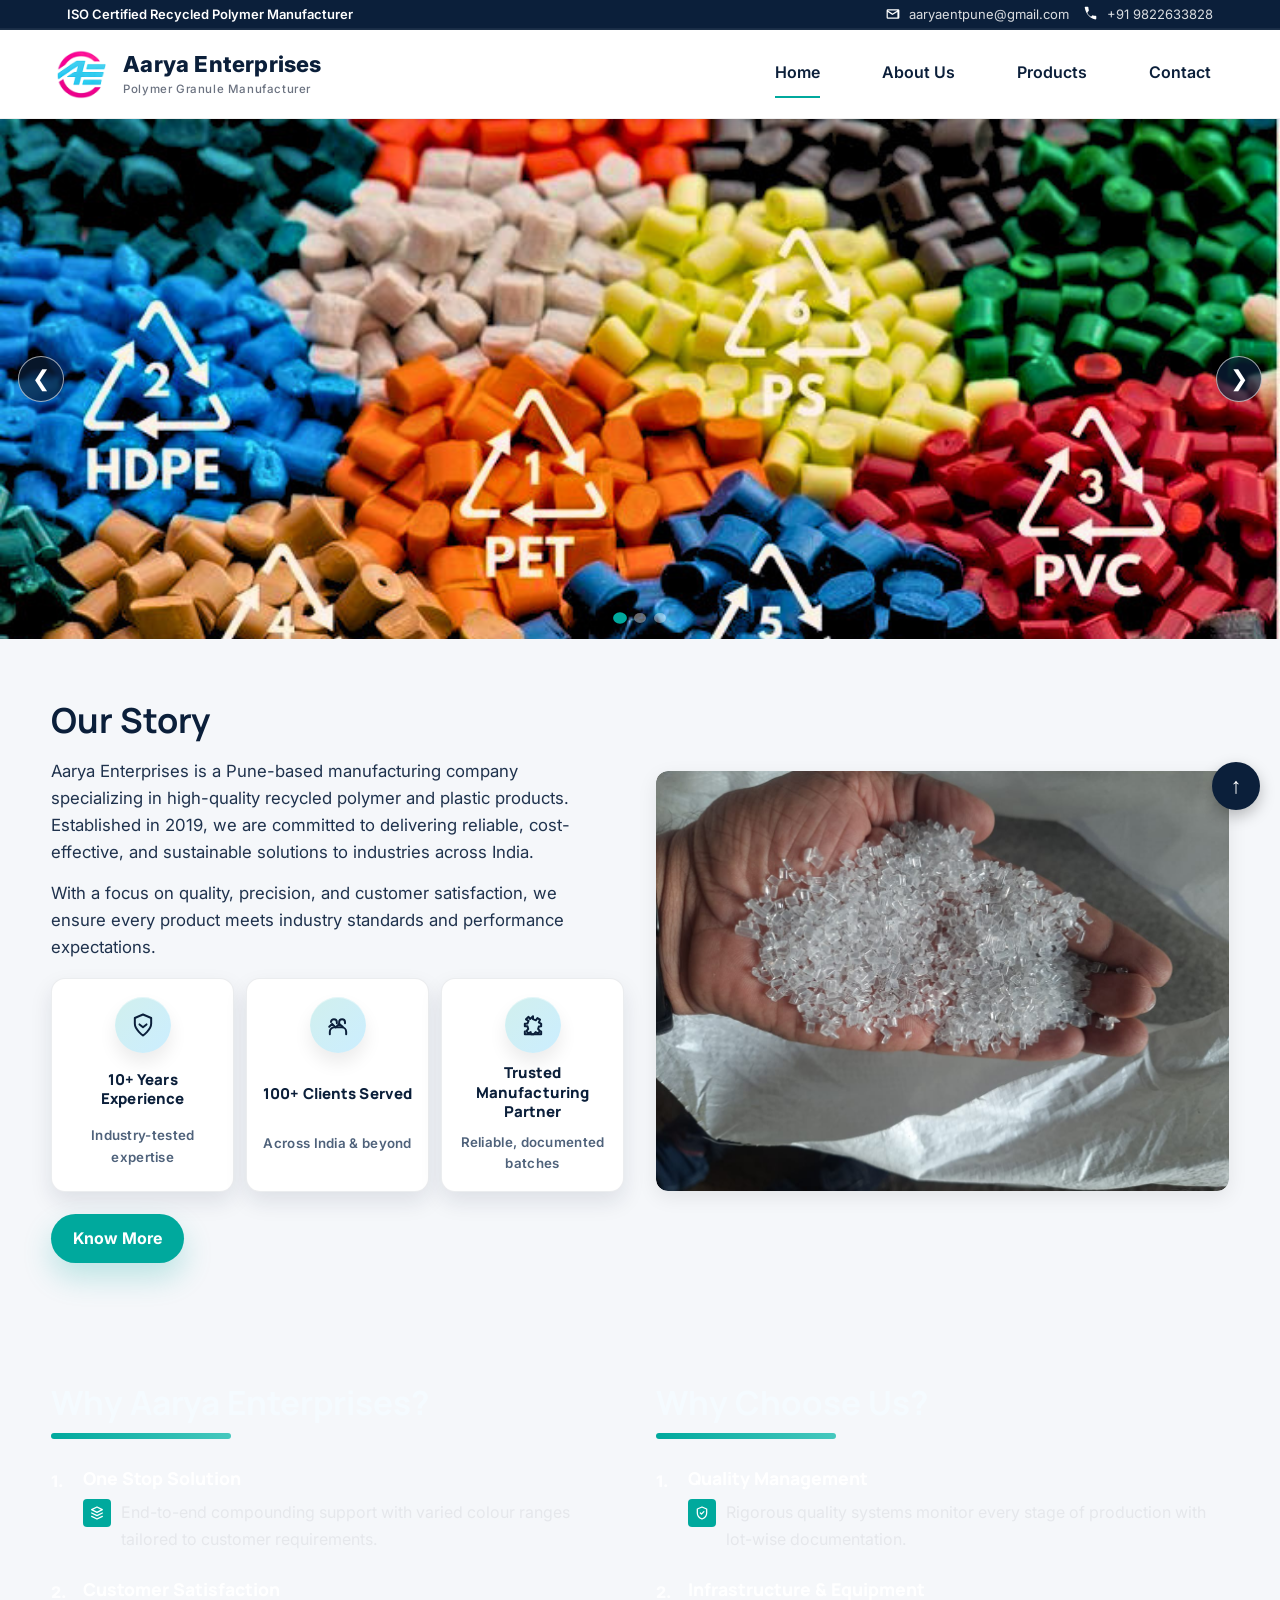
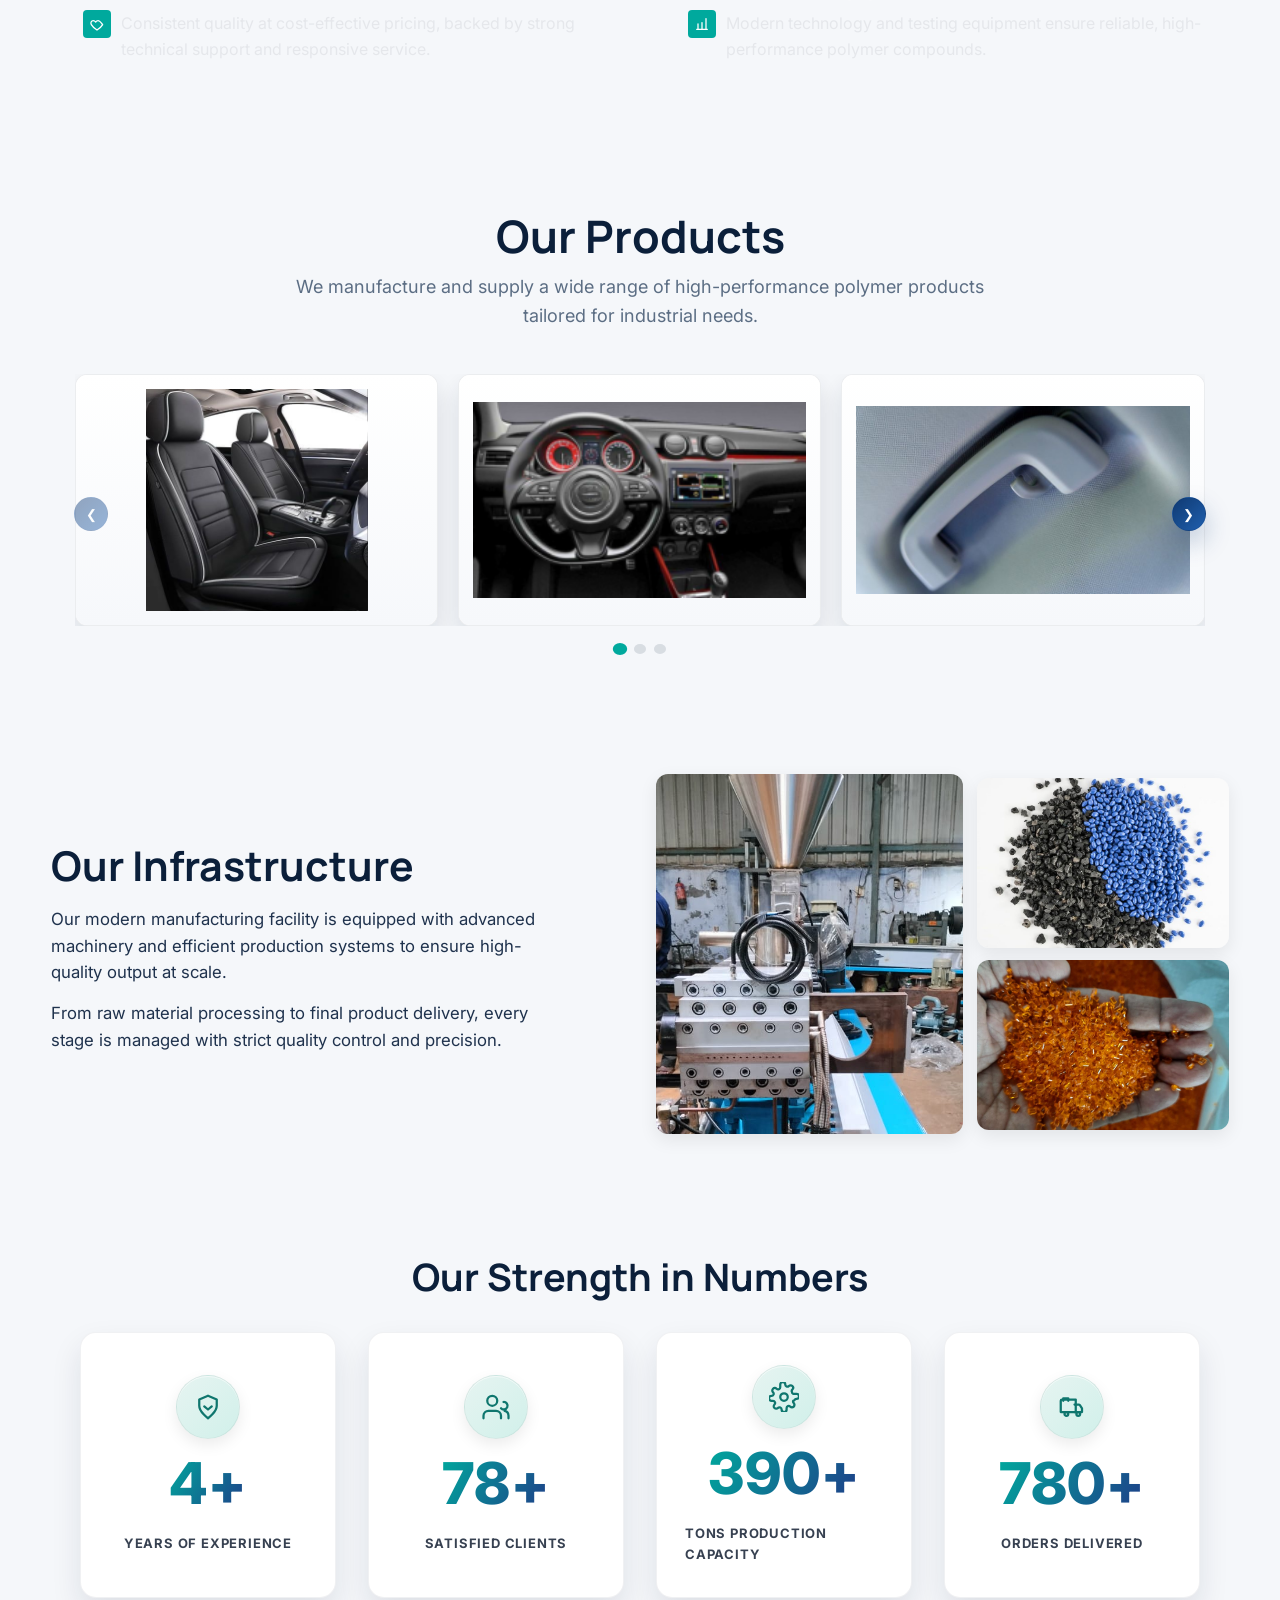
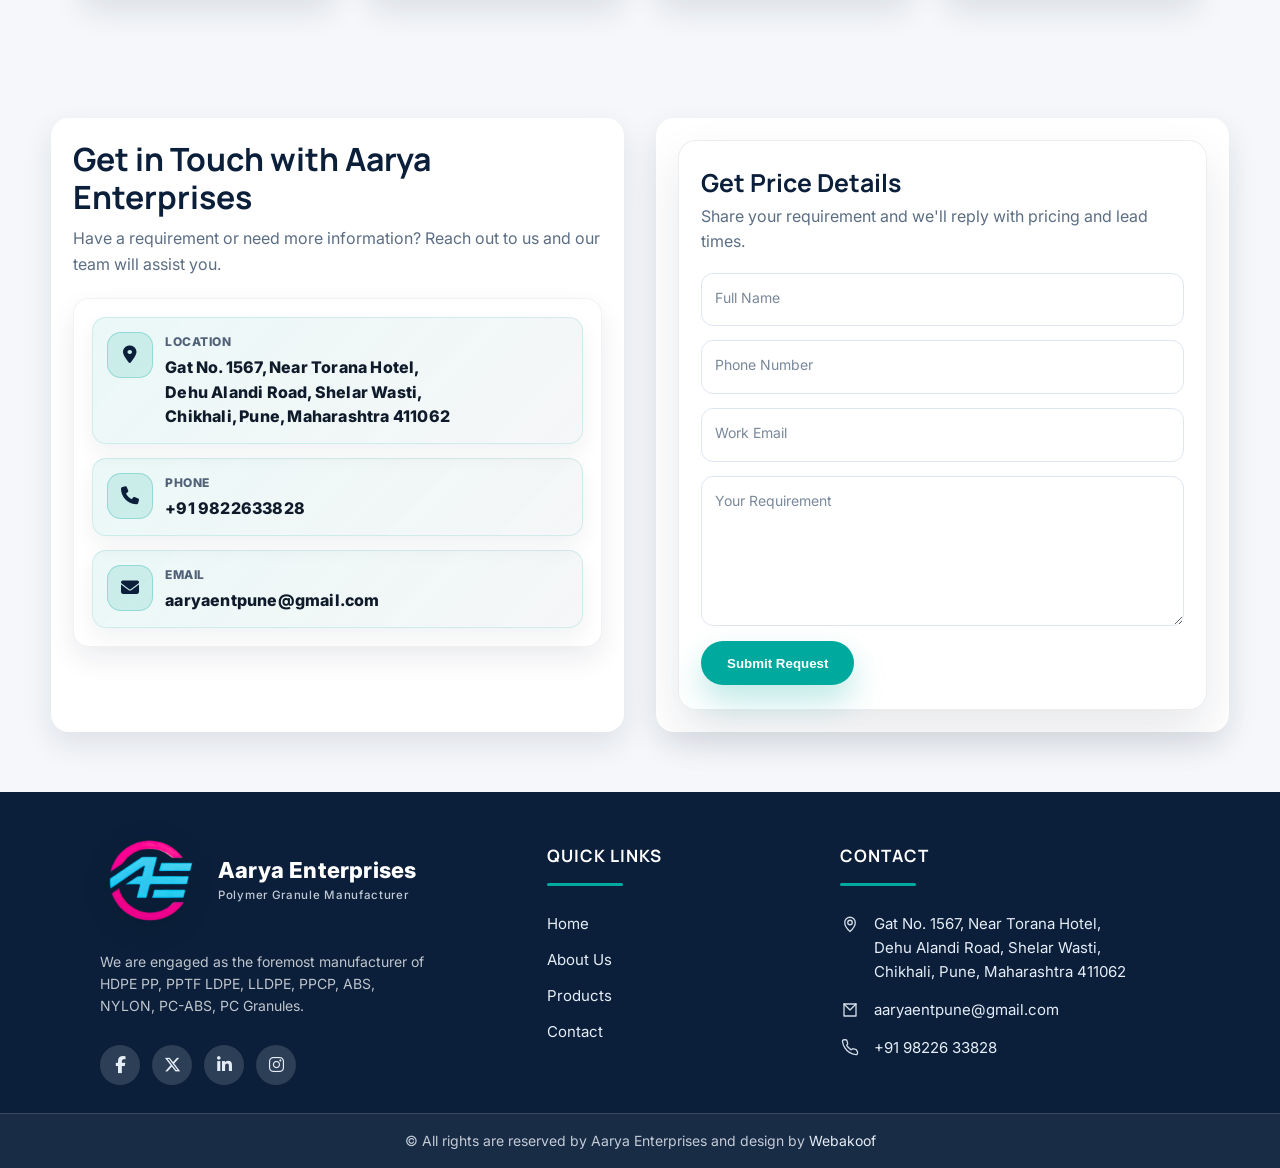
==== commit 0b8c2aeb: "Update hero slider assets/behavior and integrate Web3Forms contact submission" ====
--- a/index.html
+++ b/index.html
@@ -27,12 +27,21 @@
   <div id="site-header"></div>
 
   <main>
-    <section class="hero hero-static">
-      <picture>
-        <img src="assets/herobanners/hero-aarya.png"
-             alt="High-Performance Polymer Granules for Industrial Excellence"
-             class="hero-full-image">
-      </picture>
+    <section class="hero hero-slider slider" aria-label="Aarya Enterprises banner slider">
+      <div class="slider-track">
+        <div class="slide hero-slide">
+          <img src="assets/herobanners/Banner1.svg" alt="Aarya Enterprises industrial polymer banner 1">
+        </div>
+        <div class="slide hero-slide">
+          <img src="assets/herobanners/Banner2.svg" alt="Aarya Enterprises industrial polymer banner 2">
+        </div>
+        <div class="slide hero-slide">
+          <img src="assets/herobanners/Banner3.svg" alt="Aarya Enterprises industrial polymer banner 3">
+        </div>
+      </div>
+      <button class="slider-prev" aria-label="Previous slide">&#10094;</button>
+      <button class="slider-next" aria-label="Next slide">&#10095;</button>
+      <div class="slider-dots" aria-label="Slider pagination"></div>
     </section>
 
     <section class="section reveal about-section">
--- a/css/style.css
+++ b/css/style.css
@@ -312,8 +312,107 @@
   margin-right: calc(50% - 50vw);
 }
 
+/* Home hero slider */
+.hero-slider {
+  padding: 0 !important;
+  min-height: 0;
+  background: transparent;
+  display: block;
+  line-height: 0;
+  align-items: stretch;
+  margin: 0 !important;
+}
+.hero-slider .slider-track {
+  display: flex;
+  transition: transform .6s ease;
+  width: 100%;
+  will-change: transform;
+  padding: 0 !important;
+  margin: 0 !important;
+}
+.hero-slider .slide {
+  flex: 0 0 100%;
+  width: 100%;
+  min-width: 100%;
+  max-width: 100%;
+  padding: 0 !important;
+  background: none;
+  line-height: 0;
+  overflow: hidden;
+  margin: 0 !important;
+}
+.hero-slider .slide img {
+  display: block;
+  width: 100%;
+  max-width: none;
+  height: clamp(260px, 46vw, 520px);
+  object-fit: cover;
+  object-position: center top;
+  vertical-align: top;
+  padding: 0 !important;
+  margin: 0 !important;
+}
+.hero-slider .slider-prev,
+.hero-slider .slider-next {
+  position: absolute;
+  top: 50%;
+  transform: translateY(-50%);
+  z-index: 3;
+  width: 46px;
+  height: 46px;
+  border-radius: 50%;
+  border: 1px solid rgba(255,255,255,0.6);
+  background: rgba(11, 31, 58, 0.72);
+  color: #fff;
+  display: grid;
+  place-items: center;
+  font-size: 22px;
+  line-height: 1;
+  cursor: pointer;
+  backdrop-filter: blur(1px);
+}
+.hero-slider .slider-prev { left: 18px; }
+.hero-slider .slider-next { right: 18px; }
+.hero-slider .slider-prev:hover,
+.hero-slider .slider-next:hover {
+  background: rgba(0, 169, 157, 0.9);
+  border-color: rgba(255,255,255,0.85);
+}
+.hero-slider .slider-dots {
+  position: absolute;
+  left: 50%;
+  bottom: 16px;
+  transform: translateX(-50%);
+  z-index: 3;
+}
+body[data-page="home"] .hero.hero-slider {
+  width: 100vw;
+  max-width: 100vw;
+  margin-left: calc(50% - 50vw);
+  margin-right: calc(50% - 50vw);
+  margin-top: 0 !important;
+  padding-top: 0 !important;
+}
+body[data-page="home"] main {
+  margin-top: 0;
+  padding-top: 0;
+}
+body[data-page="home"] main > .hero.hero-slider {
+  margin-top: 0 !important;
+}
+.hero-slider .hero-slide {
+  padding: 0 !important;
+  margin: 0 !important;
+}
+.hero-slider .hero-slide img {
+  margin: 0;
+}
+
 /* Reduce gap after hero on home */
 body[data-page="home"] .hero-static + .section {
+  padding-top: var(--section-pad);
+}
+body[data-page="home"] .hero-slider + .section {
   padding-top: var(--section-pad);
 }
 body[data-page="about"] .page-hero-section + .section {
--- a/css/responsive.css
+++ b/css/responsive.css
@@ -169,6 +169,7 @@
 @media (max-width: 1024px) {
   .container { width: 94vw; }
   .hero-full-image { height: clamp(220px, 52vw, 460px); }
+  .hero-slider .slide img { height: clamp(220px, 52vw, 460px); }
   .about-section-content,
   .infrastructure-wrapper {
     grid-template-columns: 1fr;
@@ -193,13 +194,35 @@
 @media (max-width: 768px) {
   body { font-size: 15px; }
   .hero { min-height: auto; }
-  body[data-page="home"] .hero.hero-static {
+  body[data-page="home"] .hero.hero-slider {
     width: 100%;
     max-width: 100%;
     margin-left: 0;
     margin-right: 0;
   }
+  body[data-page="home"] .hero.hero-static {
+    width: 100%;
+    max-width: 100%;
+    margin-left: 0;
+    margin-right: 0;
+  }
   .hero-full-image { height: clamp(190px, 58vw, 360px); }
+  .hero-slider .slide {
+    aspect-ratio: 2 / 1;
+  }
+  .hero-slider .slide img {
+    width: 100%;
+    height: 100%;
+    object-fit: cover;
+  }
+  .hero-slider .slider-prev,
+  .hero-slider .slider-next {
+    width: 34px;
+    height: 34px;
+  }
+  .hero-slider .slider-prev { left: 10px; }
+  .hero-slider .slider-next { right: 10px; }
+  .hero-slider .slider-dots { bottom: 10px; }
   .header { padding: 10px 16px; }
   .nav-wrap { gap: 12px; }
   .brand-mark { width: 52px; }
@@ -232,6 +255,19 @@
   .stats-grid { grid-template-columns: 1fr; }
   .hero { min-height: auto; }
   .hero-full-image { height: clamp(170px, 62vw, 300px); }
+  .hero-slider .slide {
+    aspect-ratio: 2 / 1;
+  }
+  .hero-slider .slide img {
+    width: 100%;
+    height: 100%;
+    object-fit: cover;
+  }
+  .hero-slider .slider-prev,
+  .hero-slider .slider-next {
+    width: 30px;
+    height: 30px;
+  }
 }
 
 /* Small mobile */
